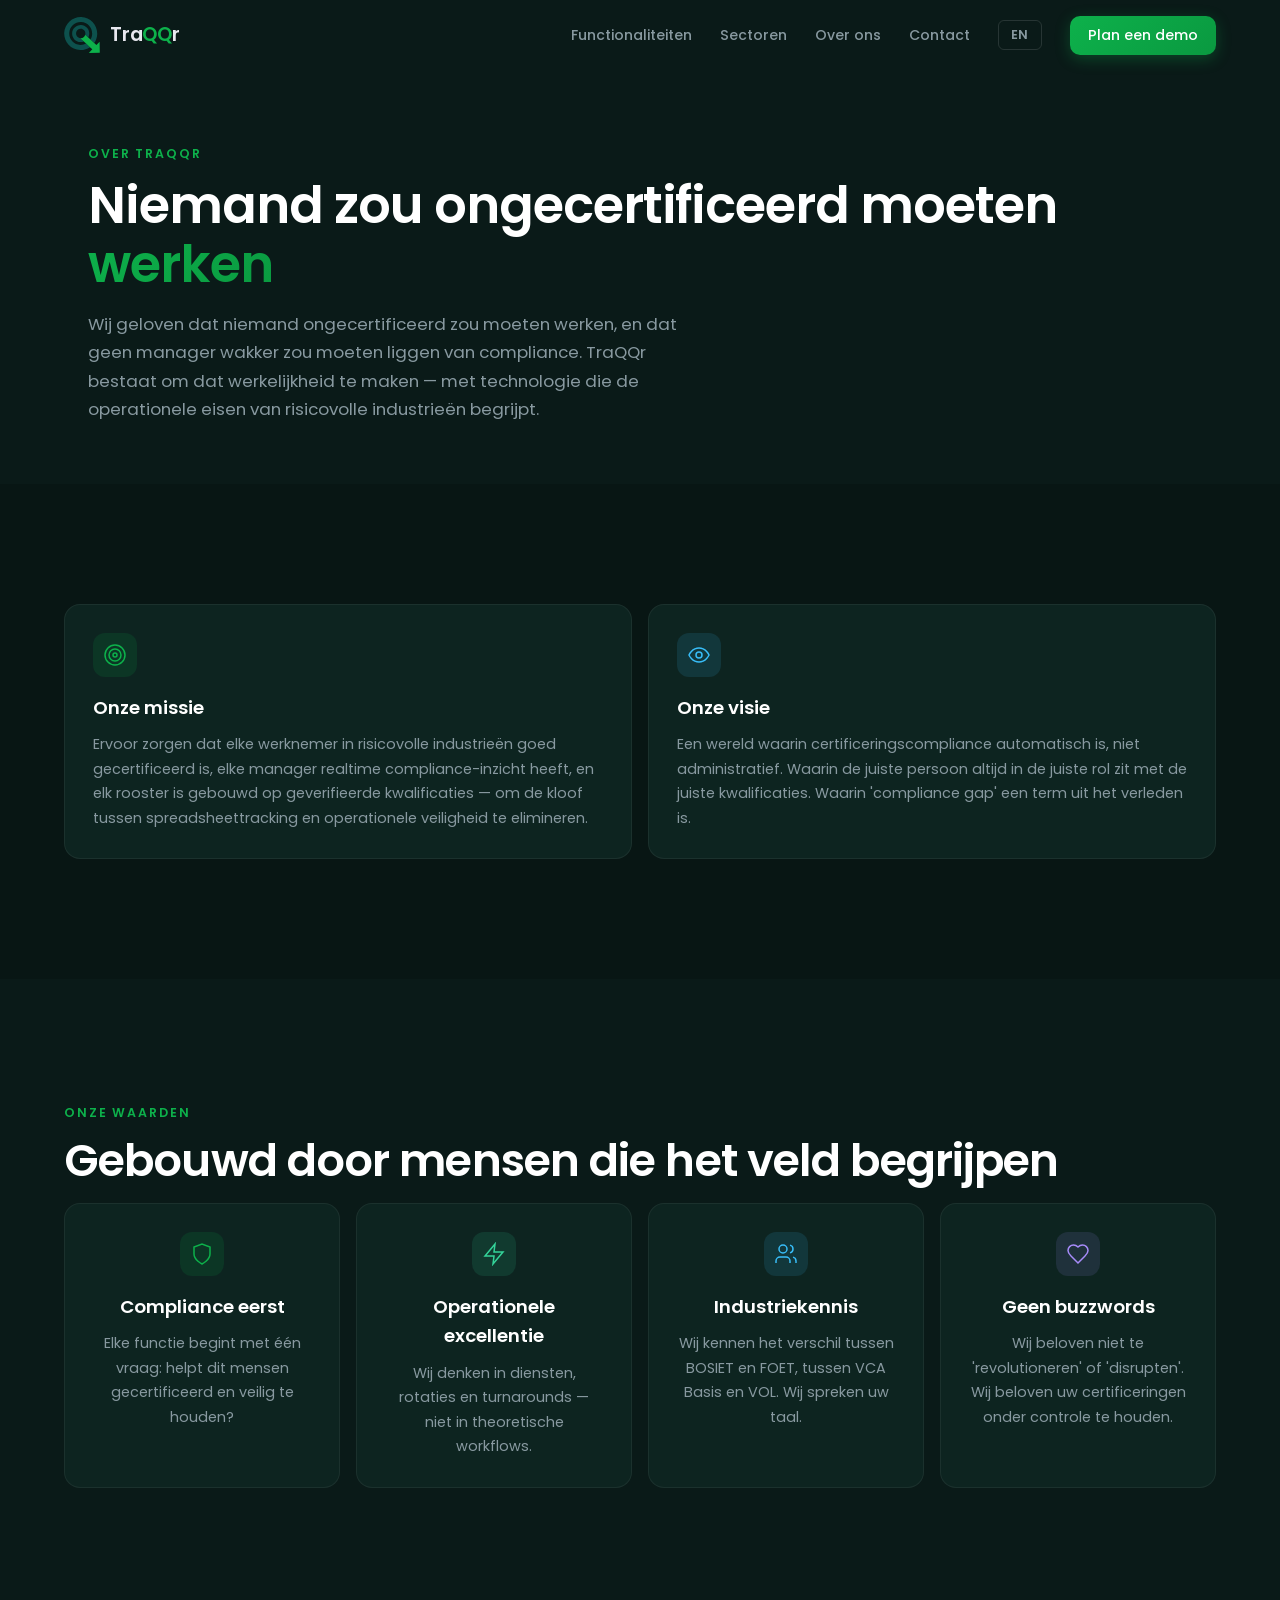
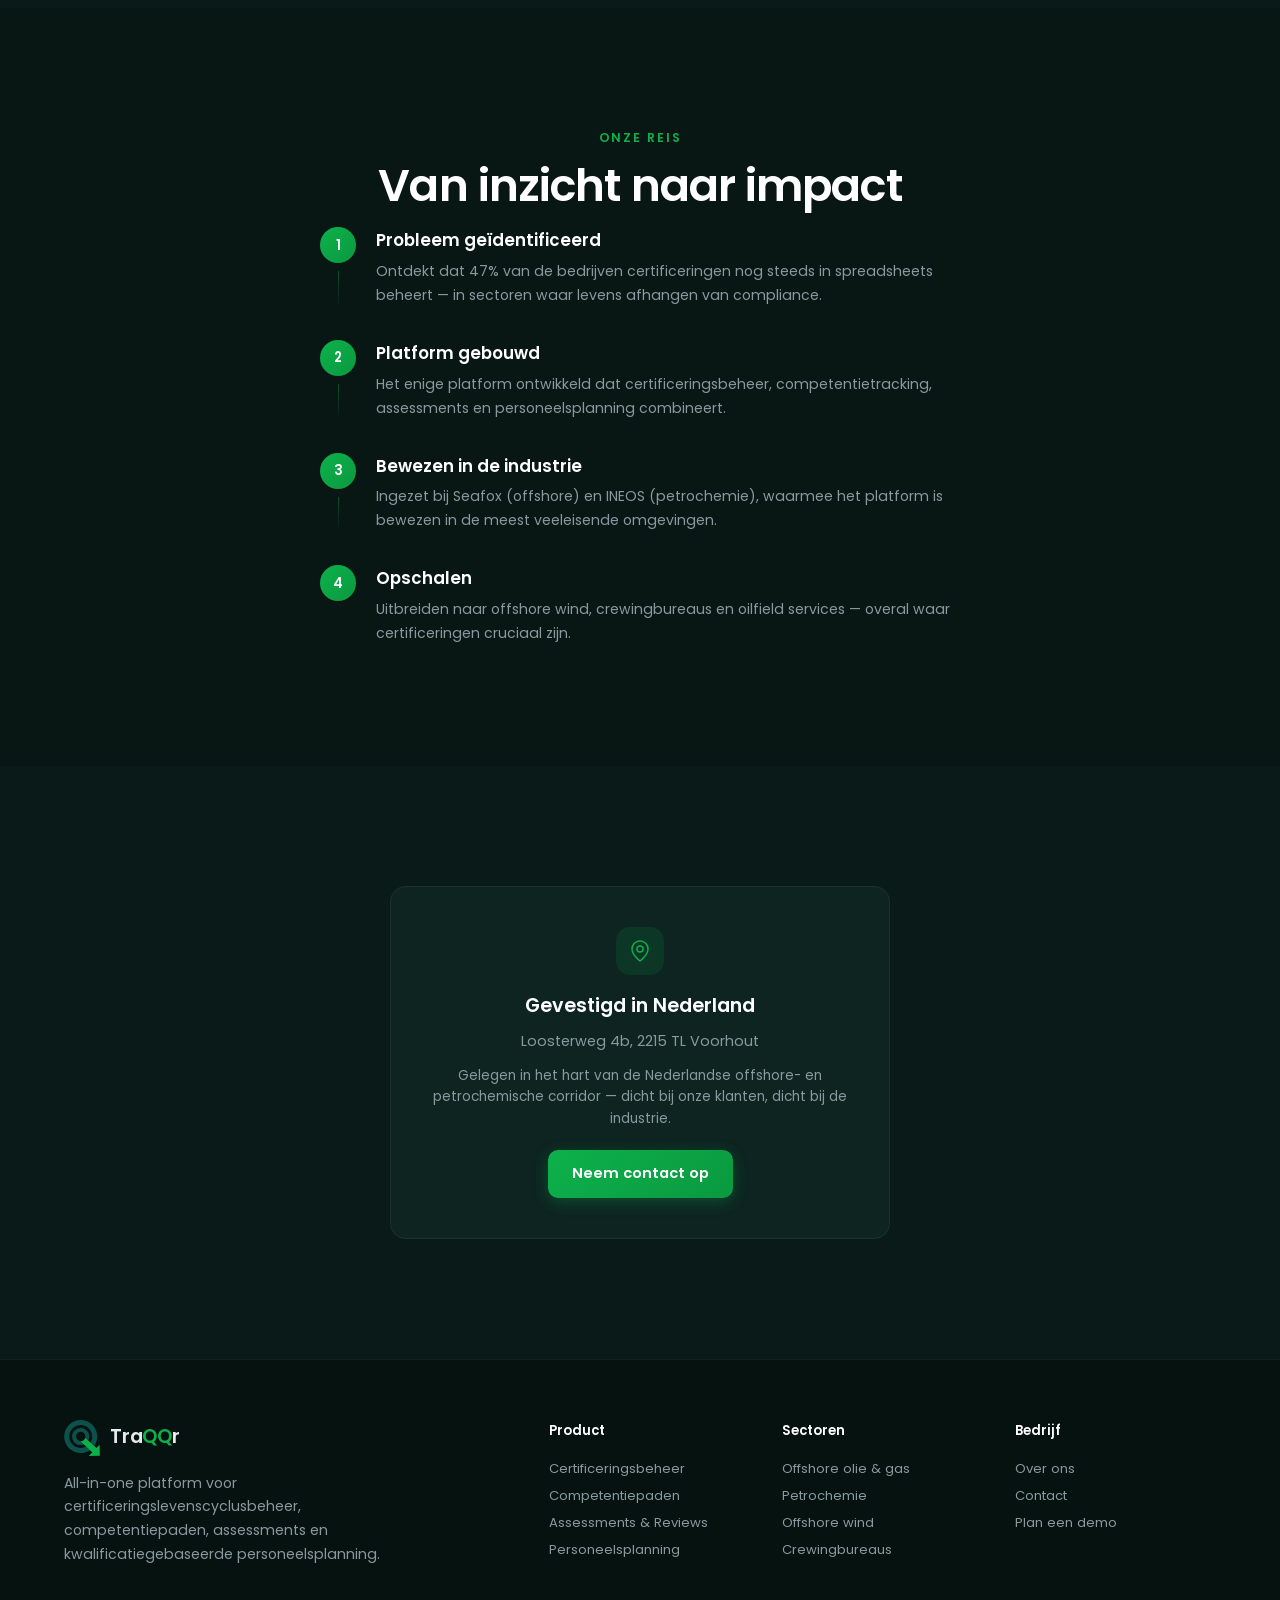
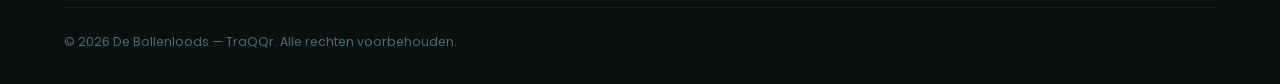
==== about.html @ 360c0719 "Rebuild website as static HTML/CSS/JS with full bilingual support - Replaced Next.js framework with " ====
<!DOCTYPE html>
<html lang="nl">
<head>
    <meta charset="UTF-8">
    <meta name="viewport" content="width=device-width, initial-scale=1.0">
    <title data-nl="Over ons | TraQQr" data-en="About | TraQQr">Over ons | TraQQr</title>
    <meta name="description" content="TraQQr was built with one belief: no one should work uncertified, and no manager should lose sleep over compliance.">
    <link rel="icon" type="image/svg+xml" href="logo.svg">
    <link rel="preconnect" href="https://fonts.googleapis.com">
    <link rel="preconnect" href="https://fonts.gstatic.com" crossorigin>
    <link href="https://fonts.googleapis.com/css2?family=Poppins:wght@300;400;500;600;700&display=swap" rel="stylesheet">
    <link rel="stylesheet" href="style.css">
</head>
<body>

    <!-- Navigation -->
    <nav class="nav" id="nav">
        <div class="nav__inner">
            <a href="/" class="nav__logo">
                <img src="logo.svg" alt="TraQQr" class="nav__logo-img">
                <span class="nav__logo-text">Tra<span class="accent">QQ</span>r</span>
            </a>
            <div class="nav__links">
                <a href="features.html" data-nl="Functionaliteiten" data-en="Features">Functionaliteiten</a>
                <a href="industries.html" data-nl="Sectoren" data-en="Industries">Sectoren</a>
                <a href="about.html" data-nl="Over ons" data-en="About">Over ons</a>
                <a href="contact.html" data-nl="Contact" data-en="Contact">Contact</a>
                <button class="lang-toggle" id="langToggle" aria-label="Switch language">EN</button>
                <a href="contact.html" class="btn btn--primary btn--sm" data-nl="Plan een demo" data-en="Book a Demo">Plan een demo</a>
            </div>
            <button class="nav__menu" id="navMenu" aria-label="Menu">
                <span></span>
                <span></span>
                <span></span>
            </button>
        </div>
    </nav>

    <!-- Mobile menu -->
    <div class="mobile-menu" id="mobileMenu">
        <div class="mobile-menu__links">
            <a href="features.html" data-nl="Functionaliteiten" data-en="Features">Functionaliteiten</a>
            <a href="industries.html" data-nl="Sectoren" data-en="Industries">Sectoren</a>
            <a href="about.html" data-nl="Over ons" data-en="About">Over ons</a>
            <a href="contact.html" data-nl="Contact" data-en="Contact">Contact</a>
            <button class="lang-toggle" id="langToggleMobile" aria-label="Switch language">EN</button>
            <a href="contact.html" class="btn btn--primary" data-nl="Plan een demo" data-en="Book a Demo">Plan een demo</a>
        </div>
    </div>

    <!-- Header -->
    <header class="page-header" style="text-align: left; max-width: 1200px; margin: 0 auto;">
        <div class="container">
            <span class="section__label reveal" data-nl="Over TraQQr" data-en="About TraQQr">Over TraQQr</span>
            <h1 class="reveal" data-nl="Niemand zou ongecertificeerd moeten <span class=&quot;hero__title--accent&quot;>werken</span>" data-en="No one should work <span class=&quot;hero__title--accent&quot;>uncertified</span>">Niemand zou ongecertificeerd moeten <span class="hero__title--accent">werken</span></h1>
            <p class="reveal" style="margin: 0;" data-nl="Wij geloven dat niemand ongecertificeerd zou moeten werken, en dat geen manager wakker zou moeten liggen van compliance. TraQQr bestaat om dat werkelijkheid te maken — met technologie die de operationele eisen van risicovolle industrie&#235;n begrijpt." data-en="We believe no one should work uncertified, and no manager should lose sleep over compliance. TraQQr exists to make that a reality — with technology that understands the operational demands of high-risk industries.">Wij geloven dat niemand ongecertificeerd zou moeten werken, en dat geen manager wakker zou moeten liggen van compliance. TraQQr bestaat om dat werkelijkheid te maken — met technologie die de operationele eisen van risicovolle industrie&#235;n begrijpt.</p>
        </div>
    </header>

    <!-- Mission & Vision -->
    <section class="section" style="background: var(--color-bg-elevated);">
        <div class="container">
            <div class="about-cards">
                <div class="about-card reveal">
                    <div class="about-card__icon pillar-card__icon--green">
                        <svg viewBox="0 0 24 24" fill="none" stroke="currentColor" stroke-width="1.5"><circle cx="12" cy="12" r="10"/><circle cx="12" cy="12" r="6"/><circle cx="12" cy="12" r="2"/></svg>
                    </div>
                    <h3 data-nl="Onze missie" data-en="Our Mission">Onze missie</h3>
                    <p data-nl="Ervoor zorgen dat elke werknemer in risicovolle industrie&#235;n goed gecertificeerd is, elke manager realtime compliance-inzicht heeft, en elk rooster is gebouwd op geverifieerde kwalificaties — om de kloof tussen spreadsheettracking en operationele veiligheid te elimineren." data-en="To ensure every worker in high-risk industries is properly certified, every manager has real-time compliance visibility, and every schedule is built on verified qualifications — eliminating the gap between spreadsheet tracking and operational safety.">Ervoor zorgen dat elke werknemer in risicovolle industrie&#235;n goed gecertificeerd is, elke manager realtime compliance-inzicht heeft, en elk rooster is gebouwd op geverifieerde kwalificaties — om de kloof tussen spreadsheettracking en operationele veiligheid te elimineren.</p>
                </div>
                <div class="about-card reveal">
                    <div class="about-card__icon pillar-card__icon--sky">
                        <svg viewBox="0 0 24 24" fill="none" stroke="currentColor" stroke-width="1.5"><path d="M2 12s3-7 10-7 10 7 10 7-3 7-10 7-10-7-10-7Z"/><circle cx="12" cy="12" r="3"/></svg>
                    </div>
                    <h3 data-nl="Onze visie" data-en="Our Vision">Onze visie</h3>
                    <p data-nl="Een wereld waarin certificeringscompliance automatisch is, niet administratief. Waarin de juiste persoon altijd in de juiste rol zit met de juiste kwalificaties. Waarin 'compliance gap' een term uit het verleden is." data-en="A world where certification compliance is automatic, not administrative. Where the right person is always in the right role with the right qualifications. Where &quot;compliance gap&quot; is a term from the past.">Een wereld waarin certificeringscompliance automatisch is, niet administratief. Waarin de juiste persoon altijd in de juiste rol zit met de juiste kwalificaties. Waarin 'compliance gap' een term uit het verleden is.</p>
                </div>
            </div>
        </div>
    </section>

    <!-- Values -->
    <section class="section">
        <div class="container">
            <span class="section__label reveal" data-nl="Onze waarden" data-en="Our Values">Onze waarden</span>
            <h2 class="section__title reveal" data-nl="Gebouwd door mensen die het veld begrijpen" data-en="Built by people who understand the field">Gebouwd door mensen die het veld begrijpen</h2>
            <div class="about-cards about-cards--values">
                <div class="about-card reveal" style="text-align: center;">
                    <div class="about-card__icon pillar-card__icon--green" style="margin: 0 auto 16px;">
                        <svg viewBox="0 0 24 24" fill="none" stroke="currentColor" stroke-width="1.5"><path d="M12 22s8-4 8-10V5l-8-3-8 3v7c0 6 8 10 8 10z"/></svg>
                    </div>
                    <h3 data-nl="Compliance eerst" data-en="Compliance First">Compliance eerst</h3>
                    <p data-nl="Elke functie begint met &#233;&#233;n vraag: helpt dit mensen gecertificeerd en veilig te houden?" data-en="Every feature starts with one question: does this help keep people certified and safe?">Elke functie begint met &#233;&#233;n vraag: helpt dit mensen gecertificeerd en veilig te houden?</p>
                </div>
                <div class="about-card reveal" style="text-align: center;">
                    <div class="about-card__icon pillar-card__icon--emerald" style="margin: 0 auto 16px;">
                        <svg viewBox="0 0 24 24" fill="none" stroke="currentColor" stroke-width="1.5"><path d="M13 2L3 14h9l-1 8 10-12h-9l1-8z"/></svg>
                    </div>
                    <h3 data-nl="Operationele excellentie" data-en="Operational Excellence">Operationele excellentie</h3>
                    <p data-nl="Wij denken in diensten, rotaties en turnarounds — niet in theoretische workflows." data-en="We think in shifts, rotations, and turnarounds — not theoretical workflows.">Wij denken in diensten, rotaties en turnarounds — niet in theoretische workflows.</p>
                </div>
                <div class="about-card reveal" style="text-align: center;">
                    <div class="about-card__icon pillar-card__icon--sky" style="margin: 0 auto 16px;">
                        <svg viewBox="0 0 24 24" fill="none" stroke="currentColor" stroke-width="1.5"><path d="M16 21v-2a4 4 0 0 0-4-4H6a4 4 0 0 0-4 4v2"/><circle cx="9" cy="7" r="4"/><path d="M22 21v-2a4 4 0 0 0-3-3.87"/><path d="M16 3.13a4 4 0 0 1 0 7.75"/></svg>
                    </div>
                    <h3 data-nl="Industriekennis" data-en="Industry Understanding">Industriekennis</h3>
                    <p data-nl="Wij kennen het verschil tussen BOSIET en FOET, tussen VCA Basis en VOL. Wij spreken uw taal." data-en="We know the difference between BOSIET and FOET, between VCA Basis and VOL. We speak your language.">Wij kennen het verschil tussen BOSIET en FOET, tussen VCA Basis en VOL. Wij spreken uw taal.</p>
                </div>
                <div class="about-card reveal" style="text-align: center;">
                    <div class="about-card__icon pillar-card__icon--violet" style="margin: 0 auto 16px;">
                        <svg viewBox="0 0 24 24" fill="none" stroke="currentColor" stroke-width="1.5"><path d="M19 14c1.49-1.46 3-3.21 3-5.5A5.5 5.5 0 0 0 16.5 3c-1.76 0-3 .5-4.5 2-1.5-1.5-2.74-2-4.5-2A5.5 5.5 0 0 0 2 8.5c0 2.3 1.5 4.05 3 5.5l7 7Z"/></svg>
                    </div>
                    <h3 data-nl="Geen buzzwords" data-en="No Buzzwords">Geen buzzwords</h3>
                    <p data-nl="Wij beloven niet te 'revolutioneren' of 'disrupten'. Wij beloven uw certificeringen onder controle te houden." data-en="We don't promise to &quot;revolutionize&quot; or &quot;disrupt&quot;. We promise to keep your certifications under control.">Wij beloven niet te 'revolutioneren' of 'disrupten'. Wij beloven uw certificeringen onder controle te houden.</p>
                </div>
            </div>
        </div>
    </section>

    <!-- Timeline -->
    <section class="section" style="background: var(--color-bg-elevated);">
        <div class="container">
            <span class="section__label reveal" style="display: block; text-align: center;" data-nl="Onze reis" data-en="Our Journey">Onze reis</span>
            <h2 class="section__title reveal" style="text-align: center;" data-nl="Van inzicht naar impact" data-en="From insight to impact">Van inzicht naar impact</h2>
            <div class="timeline">
                <div class="timeline__item reveal">
                    <div class="timeline__marker"><span class="timeline__number">1</span><div class="timeline__line"></div></div>
                    <div class="timeline__content">
                        <h3 data-nl="Probleem ge&#239;dentificeerd" data-en="Problem Identified">Probleem ge&#239;dentificeerd</h3>
                        <p data-nl="Ontdekt dat 47% van de bedrijven certificeringen nog steeds in spreadsheets beheert — in sectoren waar levens afhangen van compliance." data-en="Discovered that 47% of companies still manage certifications in spreadsheets — in industries where lives depend on compliance.">Ontdekt dat 47% van de bedrijven certificeringen nog steeds in spreadsheets beheert — in sectoren waar levens afhangen van compliance.</p>
                    </div>
                </div>
                <div class="timeline__item reveal">
                    <div class="timeline__marker"><span class="timeline__number">2</span><div class="timeline__line"></div></div>
                    <div class="timeline__content">
                        <h3 data-nl="Platform gebouwd" data-en="Platform Built">Platform gebouwd</h3>
                        <p data-nl="Het enige platform ontwikkeld dat certificeringsbeheer, competentietracking, assessments en personeelsplanning combineert." data-en="Developed the only platform that combines certification management, competency tracking, assessments, and crew planning.">Het enige platform ontwikkeld dat certificeringsbeheer, competentietracking, assessments en personeelsplanning combineert.</p>
                    </div>
                </div>
                <div class="timeline__item reveal">
                    <div class="timeline__marker"><span class="timeline__number">3</span><div class="timeline__line"></div></div>
                    <div class="timeline__content">
                        <h3 data-nl="Bewezen in de industrie" data-en="Industry Proven">Bewezen in de industrie</h3>
                        <p data-nl="Ingezet bij Seafox (offshore) en INEOS (petrochemie), waarmee het platform is bewezen in de meest veeleisende omgevingen." data-en="Deployed at Seafox (offshore) and INEOS (petrochemical), proving the platform in the most demanding environments.">Ingezet bij Seafox (offshore) en INEOS (petrochemie), waarmee het platform is bewezen in de meest veeleisende omgevingen.</p>
                    </div>
                </div>
                <div class="timeline__item reveal">
                    <div class="timeline__marker"><span class="timeline__number">4</span></div>
                    <div class="timeline__content">
                        <h3 data-nl="Opschalen" data-en="Scaling">Opschalen</h3>
                        <p data-nl="Uitbreiden naar offshore wind, crewingbureaus en oilfield services — overal waar certificeringen cruciaal zijn." data-en="Expanding across offshore wind, crewing agencies, and oilfield services — anywhere certifications are critical.">Uitbreiden naar offshore wind, crewingbureaus en oilfield services — overal waar certificeringen cruciaal zijn.</p>
                    </div>
                </div>
            </div>
        </div>
    </section>

    <!-- Location -->
    <section class="section">
        <div class="container">
            <div class="location-card reveal">
                <div class="location-card__icon">
                    <svg viewBox="0 0 24 24" fill="none" stroke="currentColor" stroke-width="1.5"><path d="M20 10c0 6-8 12-8 12s-8-6-8-12a8 8 0 0 1 16 0Z"/><circle cx="12" cy="10" r="3"/></svg>
                </div>
                <h3 data-nl="Gevestigd in Nederland" data-en="Based in the Netherlands">Gevestigd in Nederland</h3>
                <p>Loosterweg 4b, 2215 TL Voorhout</p>
                <p style="margin-top: 12px; font-size: 0.85rem;" data-nl="Gelegen in het hart van de Nederlandse offshore- en petrochemische corridor — dicht bij onze klanten, dicht bij de industrie." data-en="Located in the heart of the Dutch offshore and petrochemical corridor — close to our clients, close to the industry.">Gelegen in het hart van de Nederlandse offshore- en petrochemische corridor — dicht bij onze klanten, dicht bij de industrie.</p>
                <a href="contact.html" class="btn btn--primary" data-nl="Neem contact op" data-en="Get in Touch">Neem contact op</a>
            </div>
        </div>
    </section>

    <!-- Footer -->
    <footer class="footer">
        <div class="container">
            <div class="footer__grid">
                <div class="footer__brand">
                    <a href="/" class="nav__logo">
                        <img src="logo.svg" alt="TraQQr" class="nav__logo-img">
                        <span class="nav__logo-text">Tra<span class="accent">QQ</span>r</span>
                    </a>
                    <p class="footer__description" data-nl="All-in-one platform voor certificeringslevenscyclusbeheer, competentiepaden, assessments en kwalificatiegebaseerde personeelsplanning." data-en="All-in-one platform for certification lifecycle management, competency paths, assessments, and qualification-based crew planning.">All-in-one platform voor certificeringslevenscyclusbeheer, competentiepaden, assessments en kwalificatiegebaseerde personeelsplanning.</p>
                </div>
                <div class="footer__links">
                    <div>
                        <h4 data-nl="Product" data-en="Product">Product</h4>
                        <a href="features.html#certifications" data-nl="Certificeringsbeheer" data-en="Certification Management">Certificeringsbeheer</a>
                        <a href="features.html#competencies" data-nl="Competentiepaden" data-en="Competency Paths">Competentiepaden</a>
                        <a href="features.html#assessments" data-nl="Assessments &amp; Reviews" data-en="Assessments &amp; Reviews">Assessments &amp; Reviews</a>
                        <a href="features.html#planning" data-nl="Personeelsplanning" data-en="Crew Planning">Personeelsplanning</a>
                    </div>
                    <div>
                        <h4 data-nl="Sectoren" data-en="Industries">Sectoren</h4>
                        <a href="industries.html#offshore" data-nl="Offshore olie &amp; gas" data-en="Offshore Oil &amp; Gas">Offshore olie &amp; gas</a>
                        <a href="industries.html#petrochemical" data-nl="Petrochemie" data-en="Petrochemical">Petrochemie</a>
                        <a href="industries.html#wind" data-nl="Offshore wind" data-en="Offshore Wind">Offshore wind</a>
                        <a href="industries.html#crewing" data-nl="Crewingbureaus" data-en="Crewing Agencies">Crewingbureaus</a>
                    </div>
                    <div>
                        <h4 data-nl="Bedrijf" data-en="Company">Bedrijf</h4>
                        <a href="about.html" data-nl="Over ons" data-en="About">Over ons</a>
                        <a href="contact.html" data-nl="Contact" data-en="Contact">Contact</a>
                        <a href="contact.html" data-nl="Plan een demo" data-en="Book a Demo">Plan een demo</a>
                    </div>
                </div>
            </div>
            <div class="footer__bottom">
                <p data-nl="&copy; 2026 De Bollenloods — TraQQr. Alle rechten voorbehouden." data-en="&copy; 2026 De Bollenloods — TraQQr. All rights reserved.">&copy; 2026 De Bollenloods — TraQQr. Alle rechten voorbehouden.</p>
            </div>
        </div>
    </footer>

    <script src="script.js"></script>
</body>
</html>
---- style.css ----
/* ======================================
   TraQQr — Style
   Dark theme, green accent (#0db14b)
   Mobile-first, modern CSS
   ====================================== */

/* --- Reset & Base --- */
*, *::before, *::after {
    margin: 0;
    padding: 0;
    box-sizing: border-box;
}

:root {
    --color-bg: #0a1a18;
    --color-bg-elevated: #081614;
    --color-bg-card: #0d2420;
    --color-bg-card-hover: #11302b;
    --color-accent: #0db14b;
    --color-accent-dark: #0a9940;
    --color-accent-glow: rgba(13, 177, 75, 0.15);
    --color-accent-glow-strong: rgba(13, 177, 75, 0.3);
    --color-secondary: #0d514d;
    --color-secondary-dark: #083936;
    --color-text: #e8e8ef;
    --color-text-muted: #8899a0;
    --color-text-subtle: #556668;
    --color-border: rgba(255, 255, 255, 0.06);
    --color-border-hover: rgba(255, 255, 255, 0.12);
    --color-glass: rgba(255, 255, 255, 0.05);
    --color-glass-border: rgba(255, 255, 255, 0.08);
    --color-red: #ef4444;
    --color-amber: #f59e0b;
    --color-sky: #38bdf8;
    --color-violet: #a78bfa;
    --color-emerald: #34d399;
    --font: 'Poppins', -apple-system, BlinkMacSystemFont, 'Segoe UI', sans-serif;
    --radius: 16px;
    --radius-sm: 10px;
    --transition: 0.3s cubic-bezier(0.4, 0, 0.2, 1);
    --transition-slow: 0.6s cubic-bezier(0.4, 0, 0.2, 1);
}

html {
    scroll-behavior: smooth;
    -webkit-font-smoothing: antialiased;
    -moz-osx-font-smoothing: grayscale;
}

body {
    font-family: var(--font);
    background: var(--color-bg);
    color: var(--color-text);
    line-height: 1.6;
    overflow-x: hidden;
}

a { color: inherit; text-decoration: none; }
img { max-width: 100%; height: auto; }
ul { list-style: none; }

.accent { color: var(--color-accent); }
.text-red { color: var(--color-red); }
.accent-text { color: var(--color-accent); font-weight: 600; }

/* --- Container --- */
.container {
    width: 100%;
    max-width: 1200px;
    margin: 0 auto;
    padding: 0 24px;
}

/* --- Reveal animations --- */
.reveal {
    opacity: 0;
    transform: translateY(30px);
    transition: opacity 0.8s cubic-bezier(0.4, 0, 0.2, 1), transform 0.8s cubic-bezier(0.4, 0, 0.2, 1);
}

.reveal.visible {
    opacity: 1;
    transform: translateY(0);
}

.reveal:nth-child(2) { transition-delay: 0.1s; }
.reveal:nth-child(3) { transition-delay: 0.15s; }
.reveal:nth-child(4) { transition-delay: 0.2s; }
.reveal:nth-child(5) { transition-delay: 0.25s; }
.reveal:nth-child(6) { transition-delay: 0.3s; }

/* ======================================
   Navigation
   ====================================== */
.nav {
    position: fixed;
    top: 0;
    left: 0;
    right: 0;
    z-index: 1000;
    padding: 16px 0;
    transition: var(--transition);
}

.nav--scrolled {
    padding: 10px 0;
    background: rgba(10, 26, 24, 0.9);
    backdrop-filter: blur(20px);
    -webkit-backdrop-filter: blur(20px);
    border-bottom: 1px solid var(--color-border);
}

.nav__inner {
    max-width: 1200px;
    margin: 0 auto;
    padding: 0 24px;
    display: flex;
    align-items: center;
    justify-content: space-between;
}

.nav__logo {
    display: flex;
    align-items: center;
    gap: 10px;
    font-weight: 600;
    font-size: 1.2rem;
    z-index: 1001;
}

.nav__logo-img {
    width: 36px;
    height: 36px;
}

.nav__logo-text {
    letter-spacing: -0.01em;
}

.nav__links {
    display: none;
    align-items: center;
    gap: 28px;
}

.nav__links a {
    font-size: 0.88rem;
    font-weight: 500;
    color: var(--color-text-muted);
    transition: color var(--transition);
}

.nav__links a:hover {
    color: var(--color-text);
}

.nav__links a.btn--primary {
    color: white;
}

.nav__links a::after {
    content: '';
    position: absolute;
    bottom: -4px;
    left: 0;
    width: 0;
    height: 2px;
    background: var(--color-accent);
    transition: width var(--transition);
}

.nav__links a {
    position: relative;
}

.nav__links a:hover::after {
    width: 100%;
}

/* Language toggle */
.lang-toggle {
    background: transparent;
    border: 1px solid var(--color-border-hover);
    color: var(--color-text-muted);
    padding: 5px 12px;
    border-radius: 6px;
    font-family: var(--font);
    font-size: 0.78rem;
    font-weight: 600;
    cursor: pointer;
    transition: var(--transition);
    letter-spacing: 0.05em;
}

.lang-toggle:hover {
    border-color: var(--color-accent);
    color: var(--color-accent);
}

.mobile-menu__links .lang-toggle {
    font-size: 1rem;
    padding: 8px 20px;
}

/* Hamburger */
.nav__menu {
    display: flex;
    flex-direction: column;
    gap: 5px;
    background: none;
    border: none;
    cursor: pointer;
    padding: 4px;
    z-index: 1001;
}

.nav__menu span {
    display: block;
    width: 24px;
    height: 2px;
    background: var(--color-text);
    transition: var(--transition);
    border-radius: 2px;
}

.nav__menu.active span:nth-child(1) { transform: rotate(45deg) translate(5px, 5px); }
.nav__menu.active span:nth-child(2) { opacity: 0; }
.nav__menu.active span:nth-child(3) { transform: rotate(-45deg) translate(5px, -5px); }

/* Mobile menu */
.mobile-menu {
    position: fixed;
    inset: 0;
    z-index: 999;
    background: rgba(10, 26, 24, 0.97);
    backdrop-filter: blur(20px);
    -webkit-backdrop-filter: blur(20px);
    display: flex;
    align-items: center;
    justify-content: center;
    opacity: 0;
    pointer-events: none;
    transition: opacity var(--transition);
}

.mobile-menu.active {
    opacity: 1;
    pointer-events: all;
}

.mobile-menu__links {
    display: flex;
    flex-direction: column;
    align-items: center;
    gap: 28px;
}

.mobile-menu__links a {
    font-size: 1.6rem;
    font-weight: 600;
    color: var(--color-text);
    transition: color var(--transition);
}

.mobile-menu__links a:hover {
    color: var(--color-accent);
}

/* ======================================
   Buttons
   ====================================== */
.btn {
    display: inline-flex;
    align-items: center;
    justify-content: center;
    gap: 8px;
    padding: 12px 24px;
    border-radius: var(--radius-sm);
    font-family: var(--font);
    font-size: 0.92rem;
    font-weight: 600;
    cursor: pointer;
    transition: var(--transition);
    border: none;
    white-space: nowrap;
}

.btn__icon {
    width: 18px;
    height: 18px;
}

.btn--primary {
    background: linear-gradient(135deg, var(--color-accent), var(--color-accent-dark));
    color: white;
    box-shadow: 0 4px 15px rgba(13, 177, 75, 0.3);
}

.btn--primary:hover {
    transform: translateY(-2px);
    box-shadow: 0 6px 20px rgba(13, 177, 75, 0.4);
}

.btn--secondary {
    background: linear-gradient(135deg, var(--color-secondary), var(--color-secondary-dark));
    color: white;
    box-shadow: 0 4px 15px rgba(13, 81, 77, 0.3);
}

.btn--secondary:hover {
    transform: translateY(-2px);
    box-shadow: 0 6px 20px rgba(13, 81, 77, 0.4);
}

.btn--ghost {
    background: transparent;
    color: var(--color-text);
    border: 1px solid var(--color-border-hover);
}

.btn--ghost:hover {
    border-color: var(--color-accent);
    color: var(--color-accent);
    transform: translateY(-2px);
}

.btn--sm { padding: 8px 18px; font-size: 0.85rem; }
.btn--lg { padding: 16px 32px; font-size: 1rem; }
.btn--full { width: 100%; }

/* ======================================
   Sections
   ====================================== */
.section {
    padding: 80px 0;
    position: relative;
}

.section__label {
    display: inline-block;
    font-size: 0.78rem;
    font-weight: 600;
    letter-spacing: 0.15em;
    text-transform: uppercase;
    color: var(--color-accent);
    margin-bottom: 12px;
}

.section__title {
    font-size: clamp(1.8rem, 5vw, 2.8rem);
    font-weight: 600;
    line-height: 1.15;
    letter-spacing: -0.02em;
    margin-bottom: 16px;
    color: white;
}

.section__description {
    font-size: 1.05rem;
    color: var(--color-text-muted);
    max-width: 640px;
    line-height: 1.7;
    margin-bottom: 48px;
}

/* ======================================
   Hero
   ====================================== */
.hero {
    min-height: 100vh;
    display: flex;
    flex-direction: column;
    align-items: center;
    position: relative;
    padding: 120px 24px 60px;
    overflow: hidden;
}

.hero__glow {
    position: absolute;
    top: 10%;
    left: 50%;
    transform: translateX(-50%);
    width: 700px;
    height: 500px;
    background: radial-gradient(circle, var(--color-accent-glow-strong) 0%, transparent 70%);
    pointer-events: none;
    animation: glowPulse 6s ease-in-out infinite;
}

.hero__glow--secondary {
    top: 40%;
    left: 20%;
    width: 400px;
    height: 400px;
    background: radial-gradient(circle, rgba(13, 81, 77, 0.2) 0%, transparent 70%);
    animation-delay: 3s;
}

@keyframes glowPulse {
    0%, 100% { opacity: 0.6; }
    50% { opacity: 1; }
}

.hero__content {
    text-align: center;
    max-width: 800px;
    position: relative;
    z-index: 1;
}

.hero__badge {
    display: inline-flex;
    align-items: center;
    gap: 8px;
    padding: 8px 16px;
    border-radius: 100px;
    background: var(--color-glass);
    border: 1px solid var(--color-glass-border);
    font-size: 0.85rem;
    font-weight: 500;
    color: var(--color-accent);
    margin-bottom: 32px;
}

.hero__badge-dot {
    position: relative;
    width: 8px;
    height: 8px;
}

.hero__badge-dot::before {
    content: '';
    position: absolute;
    inset: 0;
    border-radius: 50%;
    background: var(--color-accent);
    animation: ping 1.5s cubic-bezier(0, 0, 0.2, 1) infinite;
}

.hero__badge-dot::after {
    content: '';
    position: absolute;
    inset: 1px;
    border-radius: 50%;
    background: var(--color-accent);
}

@keyframes ping {
    75%, 100% { transform: scale(2); opacity: 0; }
}

.hero__title {
    font-size: clamp(2.2rem, 7vw, 4.2rem);
    font-weight: 600;
    line-height: 1.1;
    letter-spacing: -0.03em;
    margin-bottom: 20px;
}

.hero__title--accent {
    background: linear-gradient(135deg, var(--color-accent), var(--color-accent-dark));
    -webkit-background-clip: text;
    -webkit-text-fill-color: transparent;
    background-clip: text;
}

.hero__subtitle {
    font-size: clamp(0.95rem, 2.5vw, 1.15rem);
    font-weight: 300;
    color: var(--color-text-muted);
    max-width: 600px;
    margin: 0 auto 36px;
    line-height: 1.7;
}

.hero__cta {
    display: flex;
    gap: 12px;
    justify-content: center;
    flex-wrap: wrap;
}

/* ======================================
   Dashboard Mockup
   ====================================== */
.dashboard {
    width: 100%;
    max-width: 900px;
    margin: 60px auto 0;
    position: relative;
    z-index: 1;
}

.dashboard::after {
    content: '';
    position: absolute;
    inset: -20px;
    background: var(--color-accent-glow);
    border-radius: 32px;
    filter: blur(40px);
    z-index: -1;
}

.dashboard__inner {
    background: var(--color-glass);
    border: 1px solid var(--color-glass-border);
    border-radius: var(--radius);
    overflow: hidden;
    backdrop-filter: blur(16px);
    -webkit-backdrop-filter: blur(16px);
}

.dashboard__topbar {
    display: flex;
    align-items: center;
    gap: 12px;
    padding: 12px 16px;
    border-bottom: 1px solid var(--color-border);
}

.dashboard__dots {
    display: flex;
    gap: 6px;
}

.dot {
    width: 10px;
    height: 10px;
    border-radius: 50%;
}

.dot--red { background: rgba(239, 68, 68, 0.6); }
.dot--yellow { background: rgba(245, 158, 11, 0.6); }
.dot--green { background: rgba(13, 177, 75, 0.6); }

.dashboard__title {
    font-size: 0.75rem;
    color: var(--color-text-muted);
}

.dashboard__stats {
    display: grid;
    grid-template-columns: 1fr 1fr;
    gap: 8px;
    padding: 12px;
}

.dashboard__stat {
    background: var(--color-glass);
    border: 1px solid var(--color-glass-border);
    border-radius: var(--radius-sm);
    padding: 12px;
}

.dashboard__stat-label {
    display: block;
    font-size: 0.7rem;
    color: var(--color-text-muted);
}

.dashboard__stat-value {
    display: block;
    font-size: 1.3rem;
    font-weight: 600;
    color: white;
    margin-top: 4px;
}

.dashboard__stat-change {
    display: block;
    font-size: 0.7rem;
    margin-top: 2px;
}

.dashboard__stat-change--positive { color: var(--color-accent); }
.dashboard__stat-change--warning { color: var(--color-amber); }
.dashboard__stat-change--critical { color: var(--color-red); }

.dashboard__table {
    width: 100%;
    border-collapse: collapse;
    font-size: 0.82rem;
    margin: 0 12px;
    width: calc(100% - 24px);
}

.dashboard__table th {
    text-align: left;
    padding: 10px 8px;
    font-size: 0.7rem;
    font-weight: 500;
    color: var(--color-text-muted);
    text-transform: uppercase;
    letter-spacing: 0.05em;
    border-bottom: 1px solid var(--color-border);
}

.dashboard__table td {
    padding: 10px 8px;
    border-bottom: 1px solid rgba(255, 255, 255, 0.03);
    color: var(--color-text-muted);
}

.dashboard__cert-name {
    color: white !important;
    font-weight: 500;
}

.dashboard__table tr:last-child td { border-bottom: none; }

/* Status badges */
.status {
    display: inline-flex;
    align-items: center;
    gap: 6px;
    padding: 3px 10px;
    border-radius: 100px;
    font-size: 0.72rem;
    font-weight: 500;
}

.status__dot {
    width: 5px;
    height: 5px;
    border-radius: 50%;
}

.status--valid { background: rgba(13, 177, 75, 0.15); color: var(--color-accent); }
.status--valid .status__dot { background: var(--color-accent); }
.status--expiring { background: rgba(245, 158, 11, 0.15); color: var(--color-amber); }
.status--expiring .status__dot { background: var(--color-amber); }
.status--expired { background: rgba(239, 68, 68, 0.15); color: var(--color-red); }
.status--expired .status__dot { background: var(--color-red); }

.hide-mobile { display: none; }

/* Dashboard tiles (Me / Do / Manage) */
.dashboard__tiles {
    padding: 12px;
    display: flex;
    flex-direction: column;
    gap: 8px;
}

.dashboard__tile-section {
    display: flex;
    flex-direction: column;
    gap: 6px;
}

.dashboard__tile-label {
    font-size: 0.65rem;
    font-weight: 600;
    color: var(--color-text-muted);
    text-transform: uppercase;
    letter-spacing: 0.08em;
    padding-left: 2px;
}

.dashboard__tile-row {
    display: grid;
    grid-template-columns: repeat(4, 1fr);
    gap: 6px;
}

.tile {
    display: flex;
    flex-direction: column;
    align-items: center;
    justify-content: center;
    gap: 4px;
    padding: 10px 4px;
    border-radius: 8px;
    color: white;
    transition: transform 0.2s;
}

.tile:hover { transform: scale(1.05); }

.tile svg { width: 18px; height: 18px; }
.tile span { font-size: 0.55rem; font-weight: 500; text-align: center; line-height: 1.2; }

.tile--blue { background: #2563eb; }
.tile--teal { background: #0d9488; }
.tile--green { background: #16a34a; }
.tile--orange { background: #ea580c; }
.tile--red { background: #dc2626; }
.tile--yellow { background: #ca8a04; }
.tile--purple { background: #7c3aed; }
.tile--pink { background: #db2777; }
.tile--green2 { background: #059669; }
.tile--cyan { background: #0891b2; }
.tile--orange2 { background: #d97706; }
.tile--red2 { background: #e11d48; }

/* Personnel Matrix preview */
.dashboard__matrix {
    padding: 0 12px 12px;
}

.dashboard__matrix-header {
    display: flex;
    align-items: center;
    justify-content: space-between;
    padding: 8px 0;
}

.dashboard__matrix-title {
    font-size: 0.72rem;
    font-weight: 600;
    color: white;
}

.dashboard__matrix-legend {
    display: flex;
    gap: 8px;
}

.legend {
    font-size: 0.6rem;
    font-weight: 500;
    display: flex;
    align-items: center;
    gap: 4px;
}

.legend::before {
    content: '';
    width: 8px;
    height: 8px;
    border-radius: 2px;
}

.legend--valid { color: var(--color-accent); }
.legend--valid::before { background: var(--color-accent); }
.legend--missing { color: var(--color-red); }
.legend--missing::before { background: var(--color-red); }
.legend--invalid { color: var(--color-amber); }
.legend--invalid::before { background: var(--color-amber); }

.matrix-col {
    text-align: center !important;
    width: 44px;
}

.matrix-cell {
    display: inline-block;
    width: 20px;
    height: 20px;
    border-radius: 4px;
}

.matrix-cell--valid { background: rgba(13, 177, 75, 0.7); }
.matrix-cell--missing { background: rgba(239, 68, 68, 0.7); }
.matrix-cell--invalid { background: rgba(245, 158, 11, 0.7); }

.kpi-score {
    font-size: 0.72rem;
    font-weight: 600;
    color: var(--color-accent);
}

.kpi-score--warning { color: var(--color-amber); }
.kpi-score--danger { color: var(--color-red); }

/* ======================================
   Social Proof
   ====================================== */
.social-proof {
    padding: 48px 0;
    background: var(--color-bg-elevated);
    border-top: 1px solid var(--color-border);
    border-bottom: 1px solid var(--color-border);
}

.social-proof__label {
    text-align: center;
    font-size: 0.8rem;
    font-weight: 500;
    color: var(--color-text-muted);
    text-transform: uppercase;
    letter-spacing: 0.12em;
    margin-bottom: 24px;
}

.social-proof__logos {
    display: flex;
    justify-content: center;
    gap: 40px;
    margin-bottom: 36px;
}

.social-proof__logo {
    display: flex;
    align-items: center;
    gap: 8px;
    font-size: 1.2rem;
    font-weight: 600;
    color: rgba(255, 255, 255, 0.5);
    transition: color var(--transition);
}

.social-proof__logo:hover { color: rgba(255, 255, 255, 0.8); }

.social-proof__logo svg {
    width: 28px;
    height: 28px;
    color: rgba(13, 177, 75, 0.5);
}

.social-proof__metrics {
    display: grid;
    grid-template-columns: 1fr 1fr;
    gap: 20px;
}

.metric {
    text-align: center;
}

.metric__value {
    font-size: 1.8rem;
    font-weight: 600;
    color: white;
}

.metric__suffix {
    font-size: 1.8rem;
    font-weight: 600;
    color: white;
}

.metric__label {
    display: block;
    font-size: 0.8rem;
    color: var(--color-text-muted);
    margin-top: 4px;
}

/* ======================================
   Four Pillars
   ====================================== */
.pillars {
    background: var(--color-bg);
}

.pillars__grid {
    display: grid;
    grid-template-columns: 1fr;
    gap: 16px;
}

.pillar-card {
    display: block;
    background: var(--color-bg-card);
    border: 1px solid var(--color-border);
    border-radius: var(--radius);
    padding: 28px;
    transition: var(--transition);
    position: relative;
    overflow: hidden;
}

.pillar-card::before {
    content: '';
    position: absolute;
    top: 0;
    left: 0;
    right: 0;
    height: 2px;
    background: linear-gradient(90deg, transparent, var(--color-accent), transparent);
    opacity: 0;
    transition: opacity var(--transition);
}

.pillar-card:hover {
    background: var(--color-bg-card-hover);
    border-color: var(--color-border-hover);
    transform: translateY(-4px);
}

.pillar-card:hover::before { opacity: 1; }

.pillar-card__icon {
    width: 44px;
    height: 44px;
    border-radius: 12px;
    display: flex;
    align-items: center;
    justify-content: center;
    margin-bottom: 16px;
}

.pillar-card__icon svg { width: 24px; height: 24px; }

.pillar-card__icon--green { background: rgba(13, 177, 75, 0.12); color: var(--color-accent); }
.pillar-card__icon--emerald { background: rgba(52, 211, 153, 0.12); color: var(--color-emerald); }
.pillar-card__icon--sky { background: rgba(56, 189, 248, 0.12); color: var(--color-sky); }
.pillar-card__icon--violet { background: rgba(167, 139, 250, 0.12); color: var(--color-violet); }

.pillar-card h3 {
    font-size: 1.15rem;
    font-weight: 600;
    margin-bottom: 10px;
    color: white;
    transition: color var(--transition);
}

.pillar-card:hover h3 { color: var(--color-accent); }

.pillar-card > p {
    font-size: 0.9rem;
    color: var(--color-text-muted);
    line-height: 1.7;
    margin-bottom: 16px;
}

.pillar-card__features li {
    font-size: 0.85rem;
    color: var(--color-text-muted);
    padding: 4px 0;
    padding-left: 16px;
    position: relative;
}

.pillar-card__features li::before {
    content: '';
    position: absolute;
    left: 0;
    top: 12px;
    width: 5px;
    height: 5px;
    border-radius: 50%;
    background: rgba(13, 177, 75, 0.5);
}

/* ======================================
   Closed Loop
   ====================================== */
.closed-loop {
    background: var(--color-bg-elevated);
}

.comparison {
    display: grid;
    grid-template-columns: 1fr;
    gap: 16px;
    margin-bottom: 60px;
}

.comparison__card {
    background: var(--color-bg-card);
    border: 1px solid var(--color-border);
    border-radius: var(--radius);
    padding: 28px;
}

.comparison__card h3 {
    font-size: 1.1rem;
    font-weight: 600;
    margin-bottom: 16px;
}

.comparison__card--before h3 { color: var(--color-red); }
.comparison__card--after h3 { color: white; }

.comparison__card li {
    display: flex;
    align-items: flex-start;
    gap: 10px;
    font-size: 0.9rem;
    color: var(--color-text-muted);
    padding: 6px 0;
    line-height: 1.5;
}

.comparison__x { color: var(--color-red); font-weight: 600; flex-shrink: 0; }
.comparison__check { color: var(--color-accent); flex-shrink: 0; }

/* Loop steps */
.loop-steps {
    display: flex;
    flex-direction: column;
    align-items: center;
    gap: 0;
}

.loop-step {
    text-align: center;
    padding: 24px;
    background: var(--color-bg-card);
    border: 1px solid var(--color-border);
    border-radius: var(--radius);
    width: 100%;
    max-width: 280px;
}

.loop-step__icon {
    width: 48px;
    height: 48px;
    border-radius: 14px;
    display: flex;
    align-items: center;
    justify-content: center;
    margin: 0 auto 12px;
}

.loop-step__icon svg { width: 26px; height: 26px; }

.loop-step__icon--warning { background: rgba(245, 158, 11, 0.12); color: var(--color-amber); }
.loop-step__icon--sky { background: rgba(56, 189, 248, 0.12); color: var(--color-sky); }
.loop-step__icon--green { background: rgba(13, 177, 75, 0.12); color: var(--color-accent); }
.loop-step__icon--violet { background: rgba(167, 139, 250, 0.12); color: var(--color-violet); }

.loop-step__number {
    display: block;
    font-size: 0.7rem;
    font-weight: 600;
    color: var(--color-text-muted);
    text-transform: uppercase;
    letter-spacing: 0.1em;
    margin-bottom: 6px;
}

.loop-step h4 {
    font-size: 1rem;
    font-weight: 600;
    color: white;
    margin-bottom: 6px;
}

.loop-step p {
    font-size: 0.82rem;
    color: var(--color-text-muted);
    line-height: 1.6;
}

.loop-step__arrow {
    color: rgba(13, 177, 75, 0.4);
    padding: 8px;
    transform: rotate(90deg);
}

.loop-step__arrow svg { width: 20px; height: 20px; }

/* ======================================
   Industries
   ====================================== */
.industries {
    background: var(--color-bg);
}

.industry-tabs {
    display: flex;
    gap: 8px;
    overflow-x: auto;
    padding-bottom: 8px;
    margin-bottom: 24px;
    -ms-overflow-style: none;
    scrollbar-width: none;
}

.industry-tabs::-webkit-scrollbar { display: none; }

.industry-tab {
    display: flex;
    align-items: center;
    gap: 6px;
    padding: 10px 16px;
    border-radius: var(--radius-sm);
    font-family: var(--font);
    font-size: 0.82rem;
    font-weight: 500;
    cursor: pointer;
    white-space: nowrap;
    transition: var(--transition);
    background: var(--color-glass);
    border: 1px solid var(--color-glass-border);
    color: var(--color-text-muted);
}

.industry-tab svg { width: 16px; height: 16px; }

.industry-tab:hover { color: white; border-color: var(--color-border-hover); }

.industry-tab.active {
    background: linear-gradient(135deg, var(--color-accent), var(--color-accent-dark));
    border-color: transparent;
    color: white;
    box-shadow: 0 4px 15px rgba(13, 177, 75, 0.3);
}

.industry-panel {
    display: none;
    background: var(--color-bg-card);
    border: 1px solid var(--color-border);
    border-radius: var(--radius);
    padding: 28px;
    animation: fadeIn 0.3s ease;
}

.industry-panel.active { display: grid; grid-template-columns: 1fr; gap: 28px; }

@keyframes fadeIn {
    from { opacity: 0; transform: translateY(10px); }
    to { opacity: 1; transform: translateY(0); }
}

.industry-panel h3 {
    font-size: 1.3rem;
    font-weight: 600;
    color: white;
    margin-bottom: 10px;
}

.industry-panel__content > p {
    font-size: 0.92rem;
    color: var(--color-text-muted);
    line-height: 1.7;
    margin-bottom: 16px;
}

.industry-panel__pain {
    background: var(--color-glass);
    border: 1px solid var(--color-glass-border);
    border-radius: var(--radius-sm);
    padding: 14px;
    margin-bottom: 16px;
}

.industry-panel__pain strong {
    display: block;
    font-size: 0.78rem;
    color: var(--color-amber);
    margin-bottom: 4px;
}

.industry-panel__pain em {
    font-size: 0.88rem;
    color: var(--color-text-muted);
    font-style: italic;
}

.industry-panel__certs h4,
.industry-panel__ref h4 {
    font-size: 0.72rem;
    font-weight: 600;
    color: var(--color-text-muted);
    text-transform: uppercase;
    letter-spacing: 0.08em;
    margin-bottom: 10px;
}

.industry-panel__ref { margin-top: 16px; }

.tag-list {
    display: flex;
    flex-wrap: wrap;
    gap: 6px;
}

.tag {
    padding: 5px 12px;
    border-radius: 8px;
    font-size: 0.78rem;
    font-weight: 500;
    background: var(--color-glass);
    border: 1px solid var(--color-glass-border);
    color: white;
}

/* ======================================
   Market Stats
   ====================================== */
.market-stats {
    background: var(--color-bg-elevated);
}

.stats-grid {
    display: grid;
    grid-template-columns: 1fr 1fr;
    gap: 16px;
}

.stat-card {
    background: var(--color-bg-card);
    border: 1px solid var(--color-border);
    border-radius: var(--radius);
    padding: 24px;
    text-align: center;
}

.stat-card__icon {
    width: 40px;
    height: 40px;
    margin: 0 auto 12px;
}

.stat-card__icon--warning { color: var(--color-amber); }
.stat-card__icon--green { color: var(--color-accent); }
.stat-card__icon--sky { color: var(--color-sky); }
.stat-card__icon--violet { color: var(--color-violet); }

.stat-card__value {
    display: block;
    font-size: 1.8rem;
    font-weight: 600;
    margin-bottom: 6px;
}

.stat-card__value--warning { color: var(--color-amber); }
.stat-card__value--green { color: var(--color-accent); }
.stat-card__value--sky { color: var(--color-sky); }
.stat-card__value--violet { color: var(--color-violet); }

.stat-card__label {
    font-size: 0.82rem;
    color: var(--color-text-muted);
    line-height: 1.5;
}

/* ======================================
   Testimonials
   ====================================== */
.testimonials {
    background: var(--color-bg);
}

.testimonials__grid {
    display: grid;
    grid-template-columns: 1fr;
    gap: 16px;
}

.testimonial-card {
    background: var(--color-bg-card);
    border: 1px solid var(--color-border);
    border-radius: var(--radius);
    padding: 28px;
    display: flex;
    flex-direction: column;
}

.testimonial-card__quote {
    width: 28px;
    height: 28px;
    color: rgba(13, 177, 75, 0.25);
    margin-bottom: 16px;
    flex-shrink: 0;
}

.testimonial-card blockquote {
    font-size: 1rem;
    color: white;
    line-height: 1.7;
    flex: 1;
    margin-bottom: 20px;
}

.testimonial-card__footer {
    display: flex;
    align-items: center;
    justify-content: space-between;
    gap: 12px;
    padding-top: 16px;
    border-top: 1px solid var(--color-border);
}

.testimonial-card__footer strong {
    display: block;
    font-size: 0.88rem;
    color: white;
}

.testimonial-card__footer span {
    font-size: 0.82rem;
    color: var(--color-text-muted);
}

.testimonial-card__metric {
    font-size: 0.82rem !important;
    font-weight: 600;
    color: var(--color-accent) !important;
    text-align: right;
}

/* Trusted by cards */
.trusted-card {
    text-align: center;
    padding: 12px 0;
}

.trusted-card__icon {
    width: 40px;
    height: 40px;
    color: var(--color-accent);
    opacity: 0.5;
    margin-bottom: 16px;
}

.trusted-card h3 {
    font-size: 1.3rem;
    font-weight: 600;
    color: white;
    margin-bottom: 10px;
}

.trusted-card p {
    font-size: 0.9rem;
    color: var(--color-text-muted);
    line-height: 1.7;
}

/* ======================================
   CTA
   ====================================== */
.cta {
    background: var(--color-bg-elevated);
    text-align: center;
    overflow: hidden;
}

.cta__glow {
    position: absolute;
    top: 50%;
    left: 50%;
    transform: translate(-50%, -50%);
    width: 500px;
    height: 400px;
    background: radial-gradient(circle, var(--color-accent-glow) 0%, transparent 70%);
    pointer-events: none;
}

.cta__content {
    position: relative;
    z-index: 1;
    max-width: 640px;
    margin: 0 auto;
}

.cta__content h2 {
    font-size: clamp(1.6rem, 4vw, 2.4rem);
    font-weight: 600;
    color: white;
    margin-bottom: 12px;
    line-height: 1.2;
}

.cta__content p {
    font-size: 1rem;
    color: var(--color-text-muted);
    margin-bottom: 28px;
    line-height: 1.7;
}

.cta__buttons {
    display: flex;
    gap: 12px;
    justify-content: center;
    flex-wrap: wrap;
}

/* ======================================
   Footer
   ====================================== */
.footer {
    padding: 60px 0 32px;
    background: #061210;
    border-top: 1px solid var(--color-border);
}

.footer__grid {
    display: grid;
    grid-template-columns: 1fr;
    gap: 40px;
}

.footer__description {
    font-size: 0.88rem;
    color: var(--color-text-muted);
    margin-top: 16px;
    line-height: 1.7;
    max-width: 360px;
}

.footer__contact-links {
    display: flex;
    flex-direction: column;
    gap: 10px;
    margin-top: 20px;
}

.footer__contact-links a {
    display: flex;
    align-items: center;
    gap: 8px;
    font-size: 0.82rem;
    color: var(--color-text-muted);
    transition: color var(--transition);
}

.footer__contact-links a:hover { color: white; }

.footer__contact-links svg {
    width: 15px;
    height: 15px;
    color: var(--color-accent);
    flex-shrink: 0;
}

.footer__links {
    display: grid;
    grid-template-columns: 1fr 1fr;
    gap: 32px;
}

.footer__links h4 {
    font-size: 0.82rem;
    font-weight: 600;
    color: white;
    margin-bottom: 14px;
}

.footer__links a {
    display: block;
    font-size: 0.82rem;
    color: var(--color-text-muted);
    padding: 3px 0;
    transition: color var(--transition);
}

.footer__links a:hover { color: white; }

.footer__bottom {
    margin-top: 40px;
    padding-top: 24px;
    border-top: 1px solid var(--color-border);
}

.footer__bottom p {
    font-size: 0.78rem;
    color: var(--color-text-subtle);
}

/* ======================================
   Page Header (subpages)
   ====================================== */
.page-header {
    padding: 140px 24px 60px;
    text-align: center;
}

.page-header .section__label { margin-bottom: 12px; }

.page-header h1 {
    font-size: clamp(2rem, 6vw, 3.2rem);
    font-weight: 600;
    line-height: 1.15;
    letter-spacing: -0.02em;
    color: white;
    margin-bottom: 16px;
}

.page-header p {
    font-size: 1.05rem;
    color: var(--color-text-muted);
    max-width: 600px;
    margin: 0 auto;
    line-height: 1.7;
}

/* ======================================
   Feature Sections (features.html)
   ====================================== */
.feature-section {
    padding: 80px 0;
}

.feature-section:nth-child(even) { background: var(--color-bg-elevated); }

.feature-header {
    display: flex;
    align-items: center;
    gap: 16px;
    margin-bottom: 12px;
}

.feature-header h2 {
    font-size: clamp(1.4rem, 3.5vw, 2rem);
    font-weight: 600;
    color: white;
}

.feature-subtitle {
    font-size: 0.88rem;
    font-weight: 500;
    margin-bottom: 12px;
}

.feature-description {
    font-size: 1rem;
    color: var(--color-text-muted);
    line-height: 1.7;
    max-width: 640px;
    margin-bottom: 36px;
}

.feature-grid {
    display: grid;
    grid-template-columns: 1fr;
    gap: 16px;
    margin-bottom: 24px;
}

.feature-card {
    background: var(--color-bg-card);
    border: 1px solid var(--color-border);
    border-radius: var(--radius);
    padding: 24px;
    transition: var(--transition);
}

.feature-card:hover {
    border-color: var(--color-border-hover);
    transform: translateY(-3px);
}

.feature-card__icon {
    width: 36px;
    height: 36px;
    border-radius: 10px;
    display: flex;
    align-items: center;
    justify-content: center;
    margin-bottom: 12px;
}

.feature-card__icon svg { width: 18px; height: 18px; }

.feature-card h3 {
    font-size: 1rem;
    font-weight: 600;
    color: white;
    margin-bottom: 6px;
}

.feature-card p {
    font-size: 0.85rem;
    color: var(--color-text-muted);
    line-height: 1.6;
}

.feature-tags {
    display: flex;
    flex-wrap: wrap;
    gap: 6px;
}

.feature-tag {
    padding: 4px 12px;
    border-radius: 6px;
    font-size: 0.75rem;
    font-weight: 500;
    border: 1px solid;
}

.feature-tag--green { background: rgba(13, 177, 75, 0.08); color: var(--color-accent); border-color: rgba(13, 177, 75, 0.2); }
.feature-tag--emerald { background: rgba(52, 211, 153, 0.08); color: var(--color-emerald); border-color: rgba(52, 211, 153, 0.2); }
.feature-tag--sky { background: rgba(56, 189, 248, 0.08); color: var(--color-sky); border-color: rgba(56, 189, 248, 0.2); }
.feature-tag--violet { background: rgba(167, 139, 250, 0.08); color: var(--color-violet); border-color: rgba(167, 139, 250, 0.2); }

/* ======================================
   Industry Sections (industries.html)
   ====================================== */
.industry-section {
    padding: 80px 0;
}

.industry-section:nth-child(even) { background: var(--color-bg-elevated); }

.industry-layout {
    display: grid;
    grid-template-columns: 1fr;
    gap: 32px;
}

.industry-hero-line {
    font-size: 1.1rem;
    font-weight: 500;
    color: var(--color-accent);
    margin-bottom: 12px;
}

.industry-description {
    font-size: 0.95rem;
    color: var(--color-text-muted);
    line-height: 1.7;
    margin-bottom: 24px;
}

.industry-card {
    background: var(--color-bg-card);
    border: 1px solid var(--color-border);
    border-radius: var(--radius);
    padding: 24px;
    margin-bottom: 16px;
}

.industry-card h4 {
    font-size: 0.72rem;
    font-weight: 600;
    color: var(--color-text-muted);
    text-transform: uppercase;
    letter-spacing: 0.08em;
    margin-bottom: 12px;
    display: flex;
    align-items: center;
    gap: 6px;
}

.industry-card h4 svg { width: 14px; height: 14px; }

.industry-card li {
    display: flex;
    align-items: flex-start;
    gap: 8px;
    font-size: 0.88rem;
    color: var(--color-text-muted);
    padding: 4px 0;
    line-height: 1.5;
}

.cert-table {
    width: 100%;
}

.cert-table__row {
    display: flex;
    justify-content: space-between;
    align-items: center;
    padding: 8px 0;
    border-bottom: 1px solid var(--color-border);
    font-size: 0.85rem;
}

.cert-table__row:last-child { border-bottom: none; }
.cert-table__name { color: white; font-weight: 500; }
.cert-table__cycle { color: var(--color-text-muted); font-size: 0.78rem; }

.company-tags {
    display: flex;
    flex-wrap: wrap;
    gap: 6px;
}

.company-tag {
    padding: 4px 12px;
    border-radius: 8px;
    font-size: 0.78rem;
    font-weight: 500;
    background: var(--color-glass);
    border: 1px solid var(--color-glass-border);
    color: var(--color-text-muted);
}

/* ======================================
   About page
   ====================================== */
.about-cards {
    display: grid;
    grid-template-columns: 1fr;
    gap: 16px;
}

.about-card {
    background: var(--color-bg-card);
    border: 1px solid var(--color-border);
    border-radius: var(--radius);
    padding: 28px;
}

.about-card__icon {
    width: 44px;
    height: 44px;
    border-radius: 12px;
    display: flex;
    align-items: center;
    justify-content: center;
    margin-bottom: 16px;
}

.about-card__icon svg { width: 24px; height: 24px; }

.about-card h3 {
    font-size: 1.15rem;
    font-weight: 600;
    color: white;
    margin-bottom: 10px;
}

.about-card p {
    font-size: 0.9rem;
    color: var(--color-text-muted);
    line-height: 1.7;
}

/* Timeline */
.timeline { max-width: 640px; margin: 0 auto; }

.timeline__item {
    display: flex;
    gap: 20px;
    margin-bottom: 32px;
}

.timeline__item:last-child { margin-bottom: 0; }

.timeline__marker {
    display: flex;
    flex-direction: column;
    align-items: center;
}

.timeline__number {
    width: 36px;
    height: 36px;
    border-radius: 50%;
    background: linear-gradient(135deg, var(--color-accent), var(--color-accent-dark));
    color: white;
    font-size: 0.82rem;
    font-weight: 600;
    display: flex;
    align-items: center;
    justify-content: center;
    flex-shrink: 0;
}

.timeline__line {
    width: 1px;
    flex: 1;
    background: linear-gradient(to bottom, rgba(13, 177, 75, 0.4), transparent);
    margin-top: 8px;
}

.timeline__content h3 {
    font-size: 1.05rem;
    font-weight: 600;
    color: white;
    margin-bottom: 6px;
}

.timeline__content p {
    font-size: 0.88rem;
    color: var(--color-text-muted);
    line-height: 1.7;
}

/* Location card */
.location-card {
    background: var(--color-bg-card);
    border: 1px solid var(--color-border);
    border-radius: var(--radius);
    padding: 40px;
    text-align: center;
    max-width: 500px;
    margin: 0 auto;
}

.location-card__icon {
    width: 48px;
    height: 48px;
    border-radius: 14px;
    background: rgba(13, 177, 75, 0.12);
    color: var(--color-accent);
    display: flex;
    align-items: center;
    justify-content: center;
    margin: 0 auto 16px;
}

.location-card__icon svg { width: 24px; height: 24px; }

.location-card h3 { font-size: 1.2rem; font-weight: 600; color: white; margin-bottom: 8px; }
.location-card p { font-size: 0.9rem; color: var(--color-text-muted); }
.location-card .btn { margin-top: 20px; }

/* ======================================
   Contact page
   ====================================== */
.contact-layout {
    display: grid;
    grid-template-columns: 1fr;
    gap: 40px;
}

.contact-info__links {
    display: flex;
    flex-direction: column;
    gap: 12px;
    margin-top: 28px;
}

.contact-link {
    display: flex;
    align-items: center;
    gap: 14px;
    background: var(--color-glass);
    border: 1px solid var(--color-glass-border);
    border-radius: var(--radius-sm);
    padding: 14px;
    transition: var(--transition);
}

.contact-link:hover { border-color: var(--color-border-hover); }

.contact-link__icon {
    width: 36px;
    height: 36px;
    border-radius: 8px;
    background: rgba(13, 177, 75, 0.12);
    display: flex;
    align-items: center;
    justify-content: center;
    flex-shrink: 0;
}

.contact-link__icon svg { width: 18px; height: 18px; color: var(--color-accent); }

.contact-link__text strong {
    display: block;
    font-size: 0.88rem;
    color: white;
}

.contact-link__text span {
    font-size: 0.82rem;
    color: var(--color-text-muted);
}

.expect-card {
    background: var(--color-bg-card);
    border: 1px solid var(--color-border);
    border-radius: var(--radius);
    padding: 24px;
    margin-top: 28px;
}

.expect-card h3 { font-size: 0.88rem; font-weight: 600; color: white; margin-bottom: 12px; }

.expect-card li {
    display: flex;
    align-items: center;
    gap: 8px;
    font-size: 0.85rem;
    color: var(--color-text-muted);
    padding: 4px 0;
}

.expect-card li svg { width: 16px; height: 16px; color: var(--color-accent); flex-shrink: 0; }

/* Form */
.contact-form {
    background: var(--color-bg-card);
    border: 1px solid var(--color-border);
    border-radius: var(--radius);
    padding: 28px;
}

.contact-form h2 { font-size: 1.15rem; font-weight: 600; color: white; margin-bottom: 20px; }

.form-row {
    display: grid;
    grid-template-columns: 1fr;
    gap: 16px;
    margin-bottom: 16px;
}

.form-group {
    position: relative;
}

.form-group label {
    display: block;
    font-size: 0.82rem;
    font-weight: 500;
    color: var(--color-text-muted);
    margin-bottom: 6px;
}

.form-group input,
.form-group textarea,
.form-group select {
    width: 100%;
    padding: 12px 16px;
    background: var(--color-glass);
    border: 1px solid var(--color-glass-border);
    border-radius: var(--radius-sm);
    color: var(--color-text);
    font-family: var(--font);
    font-size: 0.9rem;
    transition: var(--transition);
    outline: none;
    -webkit-appearance: none;
}

.form-group textarea { resize: vertical; }

.form-group input:focus,
.form-group textarea:focus,
.form-group select:focus {
    border-color: rgba(13, 177, 75, 0.5);
    box-shadow: 0 0 0 3px rgba(13, 177, 75, 0.1);
}

.form-group select {
    background-image: url("data:image/svg+xml,%3Csvg xmlns='http://www.w3.org/2000/svg' width='16' height='16' fill='%238899a0' viewBox='0 0 16 16'%3E%3Cpath d='M4 6l4 4 4-4'/%3E%3C/svg%3E");
    background-repeat: no-repeat;
    background-position: right 12px center;
    padding-right: 36px;
}

.form-group select option { background: var(--color-bg); }

.form-note {
    text-align: center;
    font-size: 0.78rem;
    color: var(--color-text-muted);
    margin-top: 12px;
}

.form-success {
    text-align: center;
    padding: 40px 20px;
}

.form-success__icon {
    width: 56px;
    height: 56px;
    border-radius: 16px;
    background: rgba(13, 177, 75, 0.12);
    color: var(--color-accent);
    display: flex;
    align-items: center;
    justify-content: center;
    margin: 0 auto 16px;
}

.form-success__icon svg { width: 28px; height: 28px; }

.form-success h3 { font-size: 1.3rem; font-weight: 600; color: white; margin-bottom: 6px; }
.form-success p { font-size: 0.92rem; color: var(--color-text-muted); }

.hidden { display: none !important; }

/* ======================================
   Responsive — Tablet (768px+)
   ====================================== */
@media (min-width: 768px) {
    .hide-mobile { display: table-cell; }

    .dashboard__tiles { flex-direction: row; gap: 12px; }
    .dashboard__tile-section { flex: 1; }
    .dashboard__tile-row { grid-template-columns: repeat(4, 1fr); }
    .tile { padding: 14px 4px; }
    .tile svg { width: 22px; height: 22px; }
    .tile span { font-size: 0.62rem; }

    .social-proof__metrics { grid-template-columns: repeat(4, 1fr); }
    .metric__value, .metric__suffix { font-size: 2.2rem; }

    .pillars__grid { grid-template-columns: 1fr 1fr; }
    .comparison { grid-template-columns: 1fr 1fr; }
    .testimonials__grid { grid-template-columns: 1fr 1fr; }
    .stats-grid { grid-template-columns: repeat(4, 1fr); }

    .loop-steps {
        flex-direction: row;
        justify-content: center;
        gap: 0;
    }
    .loop-step { max-width: 220px; }
    .loop-step__arrow { transform: none; padding: 0 4px; }

    .industry-panel.active { grid-template-columns: 3fr 2fr; }

    .footer__grid { grid-template-columns: 2fr 3fr; }
    .footer__links { grid-template-columns: 1fr 1fr 1fr; }

    .feature-grid { grid-template-columns: 1fr 1fr; }
    .about-cards { grid-template-columns: 1fr 1fr; }
    .contact-layout { grid-template-columns: 1fr 1fr; align-items: start; }
    .form-row { grid-template-columns: 1fr 1fr; }
    .industry-layout { grid-template-columns: 3fr 2fr; }

    .section { padding: 100px 0; }
}

/* ======================================
   Responsive — Desktop (1024px+)
   ====================================== */
@media (min-width: 1024px) {
    .nav__links { display: flex; }
    .nav__menu { display: none; }

    .section { padding: 120px 0; }

    .about-cards--values { grid-template-columns: repeat(4, 1fr); }
}

/* ======================================
   Selection & Scrollbar
   ====================================== */
::selection {
    background: var(--color-accent);
    color: white;
}

::-webkit-scrollbar { width: 8px; }
::-webkit-scrollbar-track { background: var(--color-bg); }
::-webkit-scrollbar-thumb { background: var(--color-text-subtle); border-radius: 4px; }
::-webkit-scrollbar-thumb:hover { background: var(--color-text-muted); }
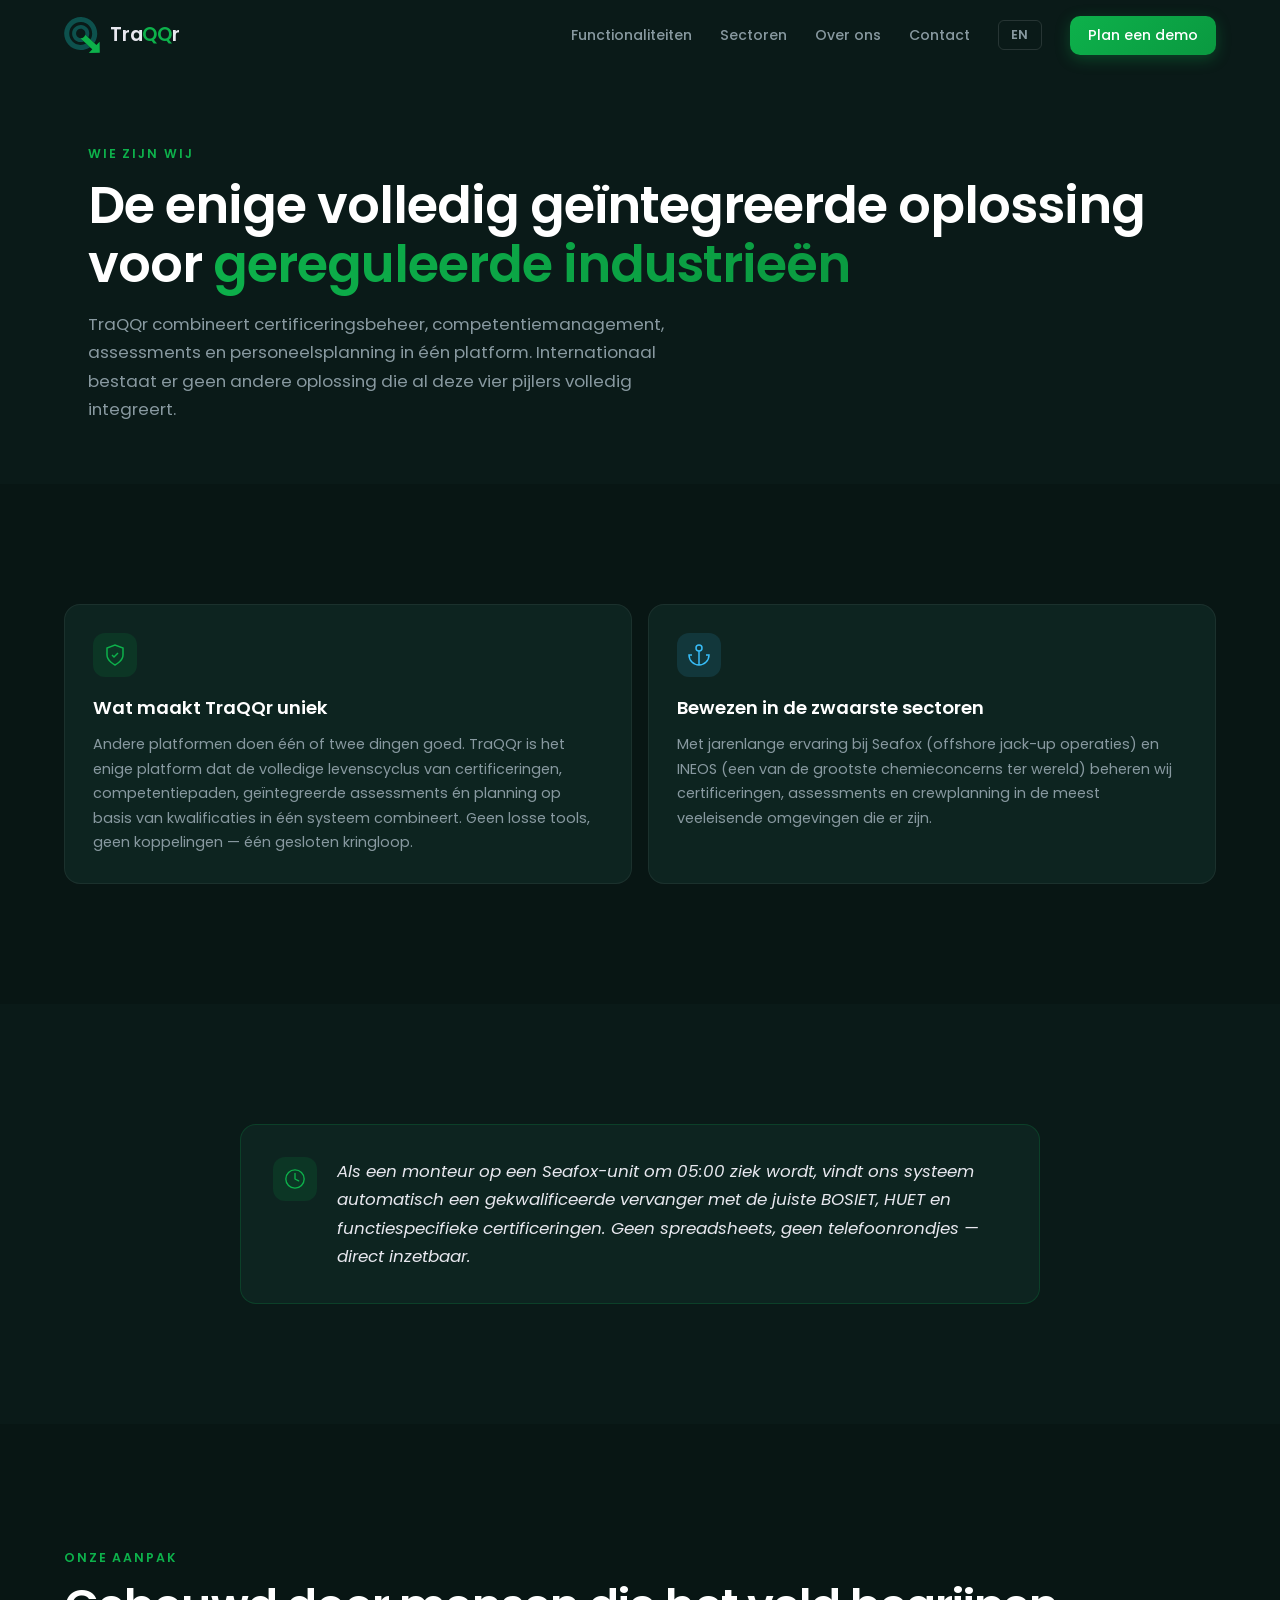
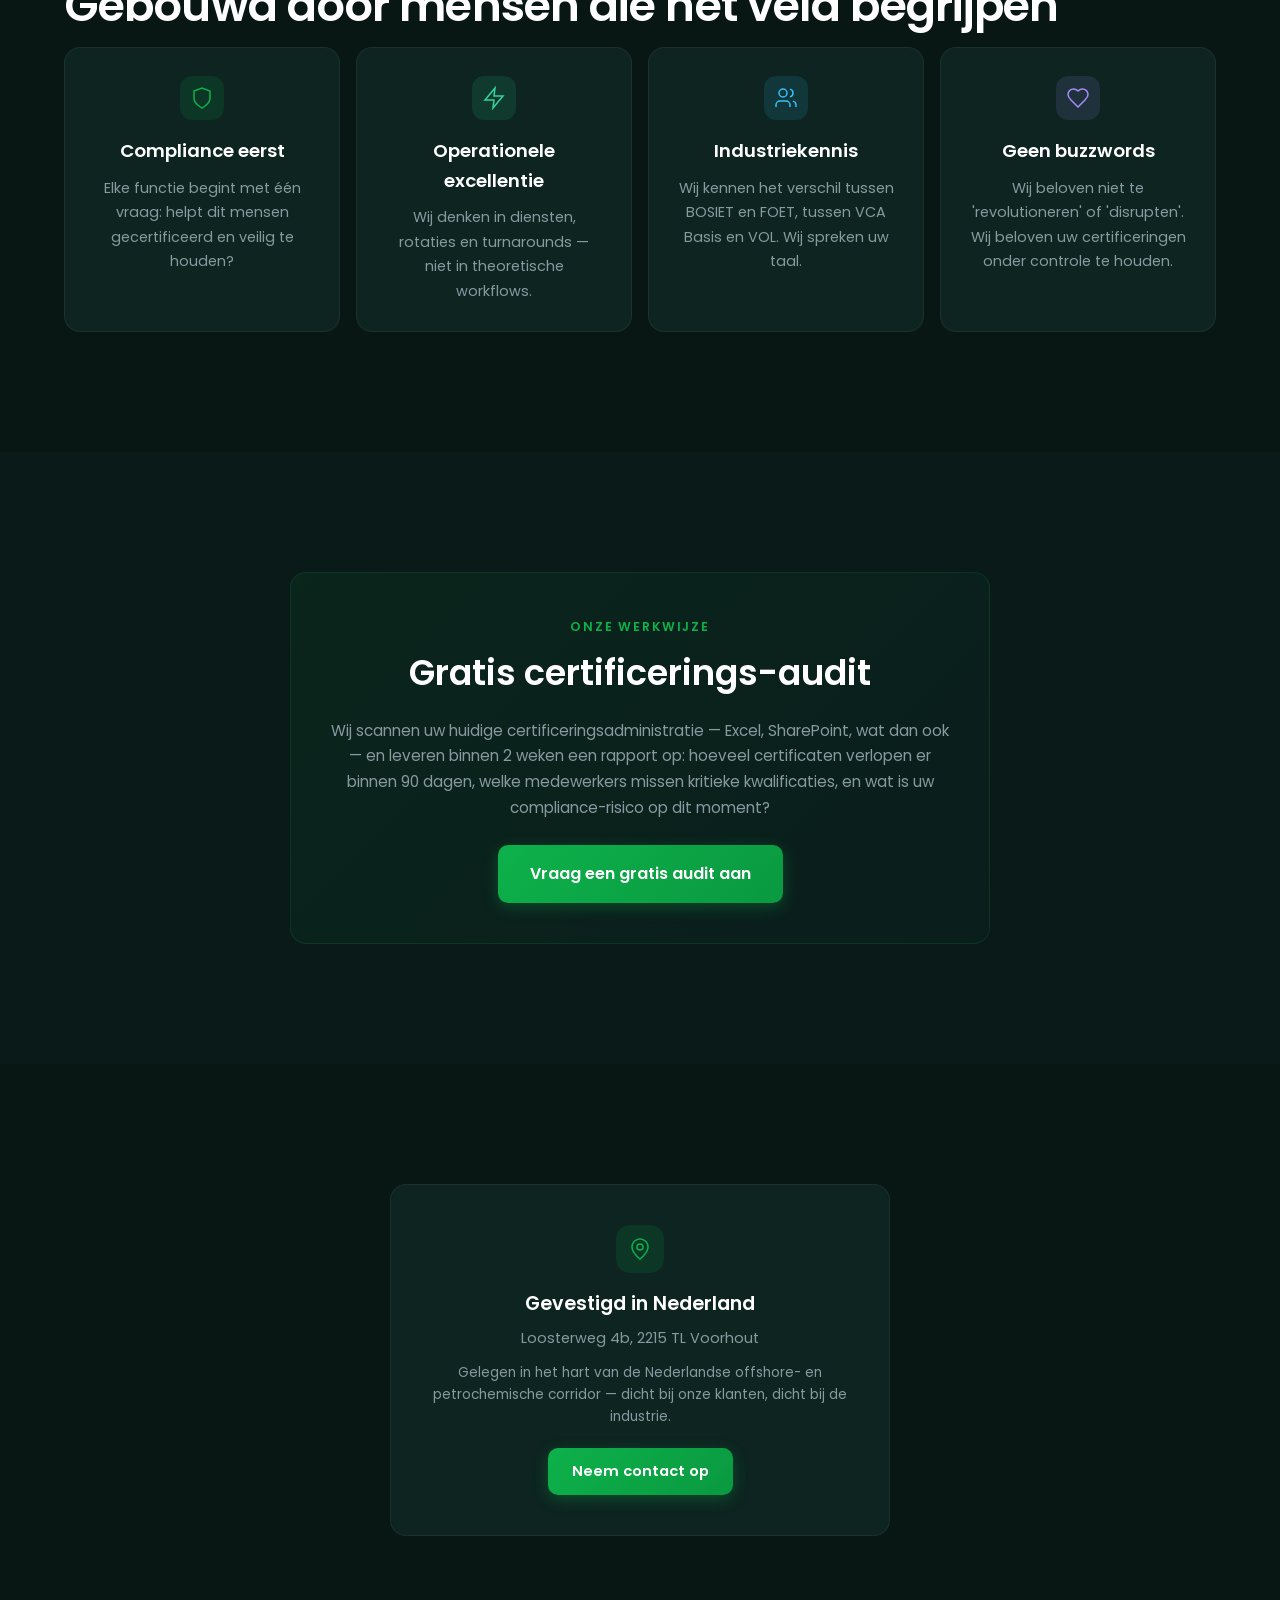
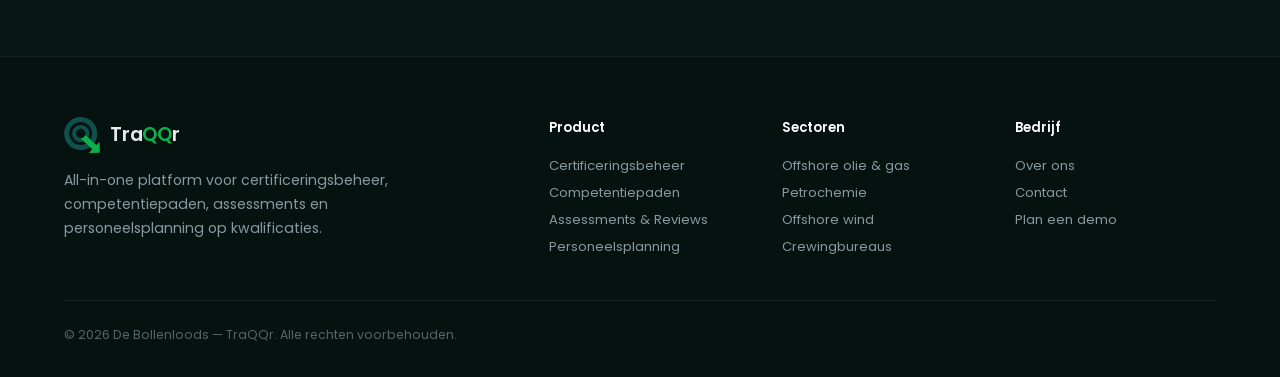
==== commit 2e3e2c86: "Rewrite About page with sales copy, add audit CTA, fix compound words - About page: new structure wi" ====
--- a/about.html
+++ b/about.html
@@ -48,41 +48,53 @@
         </div>
     </div>
 
-    <!-- Header -->
+    <!-- Header — Wie zijn wij -->
     <header class="page-header" style="text-align: left; max-width: 1200px; margin: 0 auto;">
         <div class="container">
-            <span class="section__label reveal" data-nl="Over TraQQr" data-en="About TraQQr">Over TraQQr</span>
-            <h1 class="reveal" data-nl="Niemand zou ongecertificeerd moeten <span class=&quot;hero__title--accent&quot;>werken</span>" data-en="No one should work <span class=&quot;hero__title--accent&quot;>uncertified</span>">Niemand zou ongecertificeerd moeten <span class="hero__title--accent">werken</span></h1>
-            <p class="reveal" style="margin: 0;" data-nl="Wij geloven dat niemand ongecertificeerd zou moeten werken, en dat geen manager wakker zou moeten liggen van compliance. TraQQr bestaat om dat werkelijkheid te maken — met technologie die de operationele eisen van risicovolle industrie&#235;n begrijpt." data-en="We believe no one should work uncertified, and no manager should lose sleep over compliance. TraQQr exists to make that a reality — with technology that understands the operational demands of high-risk industries.">Wij geloven dat niemand ongecertificeerd zou moeten werken, en dat geen manager wakker zou moeten liggen van compliance. TraQQr bestaat om dat werkelijkheid te maken — met technologie die de operationele eisen van risicovolle industrie&#235;n begrijpt.</p>
+            <span class="section__label reveal" data-nl="Wie zijn wij" data-en="Who we are">Wie zijn wij</span>
+            <h1 class="reveal" data-nl="De enige volledig ge&#239;ntegreerde oplossing voor <span class=&quot;hero__title--accent&quot;>gereguleerde industrie&#235;n</span>" data-en="The only fully integrated solution for <span class=&quot;hero__title--accent&quot;>regulated industries</span>">De enige volledig ge&#239;ntegreerde oplossing voor <span class="hero__title--accent">gereguleerde industrie&#235;n</span></h1>
+            <p class="reveal" style="margin: 0;" data-nl="TraQQr combineert certificeringsbeheer, competentiemanagement, assessments en personeelsplanning in &#233;&#233;n platform. Internationaal bestaat er geen andere oplossing die al deze vier pijlers volledig integreert." data-en="TraQQr combines certification management, competency tracking, assessments, and crew planning in one platform. Internationally, no other solution fully integrates all four pillars.">TraQQr combineert certificeringsbeheer, competentiemanagement, assessments en personeelsplanning in &#233;&#233;n platform. Internationaal bestaat er geen andere oplossing die al deze vier pijlers volledig integreert.</p>
         </div>
     </header>
 
-    <!-- Mission & Vision -->
+    <!-- Wat maakt TraQQr uniek + Onze ervaring -->
     <section class="section" style="background: var(--color-bg-elevated);">
         <div class="container">
             <div class="about-cards">
                 <div class="about-card reveal">
                     <div class="about-card__icon pillar-card__icon--green">
-                        <svg viewBox="0 0 24 24" fill="none" stroke="currentColor" stroke-width="1.5"><circle cx="12" cy="12" r="10"/><circle cx="12" cy="12" r="6"/><circle cx="12" cy="12" r="2"/></svg>
-                    </div>
-                    <h3 data-nl="Onze missie" data-en="Our Mission">Onze missie</h3>
-                    <p data-nl="Ervoor zorgen dat elke werknemer in risicovolle industrie&#235;n goed gecertificeerd is, elke manager realtime compliance-inzicht heeft, en elk rooster is gebouwd op geverifieerde kwalificaties — om de kloof tussen spreadsheettracking en operationele veiligheid te elimineren." data-en="To ensure every worker in high-risk industries is properly certified, every manager has real-time compliance visibility, and every schedule is built on verified qualifications — eliminating the gap between spreadsheet tracking and operational safety.">Ervoor zorgen dat elke werknemer in risicovolle industrie&#235;n goed gecertificeerd is, elke manager realtime compliance-inzicht heeft, en elk rooster is gebouwd op geverifieerde kwalificaties — om de kloof tussen spreadsheettracking en operationele veiligheid te elimineren.</p>
+                        <svg viewBox="0 0 24 24" fill="none" stroke="currentColor" stroke-width="1.5"><path d="M12 22s8-4 8-10V5l-8-3-8 3v7c0 6 8 10 8 10z"/><path d="m9 12 2 2 4-4"/></svg>
+                    </div>
+                    <h3 data-nl="Wat maakt TraQQr uniek" data-en="What makes TraQQr unique">Wat maakt TraQQr uniek</h3>
+                    <p data-nl="Andere platformen doen &#233;&#233;n of twee dingen goed. TraQQr is het enige platform dat de volledige levenscyclus van certificeringen, competentiepaden, ge&#239;ntegreerde assessments &#233;n planning op basis van kwalificaties in &#233;&#233;n systeem combineert. Geen losse tools, geen koppelingen — &#233;&#233;n gesloten kringloop." data-en="Other platforms do one or two things well. TraQQr is the only platform that combines the full certification lifecycle, competency paths, integrated assessments, and qualification-based planning in one system. No separate tools, no integrations — one closed loop.">Andere platformen doen &#233;&#233;n of twee dingen goed. TraQQr is het enige platform dat de volledige levenscyclus van certificeringen, competentiepaden, ge&#239;ntegreerde assessments &#233;n planning op basis van kwalificaties in &#233;&#233;n systeem combineert. Geen losse tools, geen koppelingen — &#233;&#233;n gesloten kringloop.</p>
                 </div>
                 <div class="about-card reveal">
                     <div class="about-card__icon pillar-card__icon--sky">
-                        <svg viewBox="0 0 24 24" fill="none" stroke="currentColor" stroke-width="1.5"><path d="M2 12s3-7 10-7 10 7 10 7-3 7-10 7-10-7-10-7Z"/><circle cx="12" cy="12" r="3"/></svg>
-                    </div>
-                    <h3 data-nl="Onze visie" data-en="Our Vision">Onze visie</h3>
-                    <p data-nl="Een wereld waarin certificeringscompliance automatisch is, niet administratief. Waarin de juiste persoon altijd in de juiste rol zit met de juiste kwalificaties. Waarin 'compliance gap' een term uit het verleden is." data-en="A world where certification compliance is automatic, not administrative. Where the right person is always in the right role with the right qualifications. Where &quot;compliance gap&quot; is a term from the past.">Een wereld waarin certificeringscompliance automatisch is, niet administratief. Waarin de juiste persoon altijd in de juiste rol zit met de juiste kwalificaties. Waarin 'compliance gap' een term uit het verleden is.</p>
-                </div>
+                        <svg viewBox="0 0 24 24" fill="none" stroke="currentColor" stroke-width="1.5"><circle cx="12" cy="5" r="3"/><line x1="12" y1="22" x2="12" y2="8"/><path d="M5 12H2a10 10 0 0 0 20 0h-3"/></svg>
+                    </div>
+                    <h3 data-nl="Bewezen in de zwaarste sectoren" data-en="Proven in the toughest sectors">Bewezen in de zwaarste sectoren</h3>
+                    <p data-nl="Met jarenlange ervaring bij Seafox (offshore jack-up operaties) en INEOS (een van de grootste chemieconcerns ter wereld) beheren wij certificeringen, assessments en crewplanning in de meest veeleisende omgevingen die er zijn." data-en="With years of experience at Seafox (offshore jack-up operations) and INEOS (one of the world's largest chemical companies), we manage certifications, assessments, and crew planning in the most demanding environments there are.">Met jarenlange ervaring bij Seafox (offshore jack-up operaties) en INEOS (een van de grootste chemieconcerns ter wereld) beheren wij certificeringen, assessments en crewplanning in de meest veeleisende omgevingen die er zijn.</p>
+                </div>
+            </div>
+        </div>
+    </section>
+
+    <!-- Real-world scenario -->
+    <section class="section">
+        <div class="container">
+            <div class="about-scenario reveal">
+                <div class="about-scenario__icon">
+                    <svg viewBox="0 0 24 24" fill="none" stroke="currentColor" stroke-width="1.5" stroke-linecap="round" stroke-linejoin="round"><circle cx="12" cy="12" r="10"/><polyline points="12 6 12 12 16 14"/></svg>
+                </div>
+                <p class="about-scenario__text" data-nl="Als een monteur op een Seafox-unit om 05:00 ziek wordt, vindt ons systeem automatisch een gekwalificeerde vervanger met de juiste BOSIET, HUET en functiespecifieke certificeringen. Geen spreadsheets, geen telefoonrondjes — direct inzetbaar." data-en="When an engineer on a Seafox unit calls in sick at 5 AM, our system automatically finds a qualified replacement with the right BOSIET, HUET, and role-specific certifications. No spreadsheets, no phone calls — immediately deployable.">Als een monteur op een Seafox-unit om 05:00 ziek wordt, vindt ons systeem automatisch een gekwalificeerde vervanger met de juiste BOSIET, HUET en functiespecifieke certificeringen. Geen spreadsheets, geen telefoonrondjes — direct inzetbaar.</p>
             </div>
         </div>
     </section>
 
     <!-- Values -->
-    <section class="section">
-        <div class="container">
-            <span class="section__label reveal" data-nl="Onze waarden" data-en="Our Values">Onze waarden</span>
+    <section class="section" style="background: var(--color-bg-elevated);">
+        <div class="container">
+            <span class="section__label reveal" data-nl="Onze aanpak" data-en="Our approach">Onze aanpak</span>
             <h2 class="section__title reveal" data-nl="Gebouwd door mensen die het veld begrijpen" data-en="Built by people who understand the field">Gebouwd door mensen die het veld begrijpen</h2>
             <div class="about-cards about-cards--values">
                 <div class="about-card reveal" style="text-align: center;">
@@ -117,46 +129,20 @@
         </div>
     </section>
 
-    <!-- Timeline -->
+    <!-- Gratis audit CTA -->
+    <section class="section">
+        <div class="container">
+            <div class="about-audit reveal">
+                <span class="section__label" data-nl="Onze werkwijze" data-en="Our approach">Onze werkwijze</span>
+                <h2 data-nl="Gratis certificerings-audit" data-en="Free certification audit">Gratis certificerings-audit</h2>
+                <p data-nl="Wij scannen uw huidige certificeringsadministratie — Excel, SharePoint, wat dan ook — en leveren binnen 2 weken een rapport op: hoeveel certificaten verlopen er binnen 90 dagen, welke medewerkers missen kritieke kwalificaties, en wat is uw compliance-risico op dit moment?" data-en="We scan your current certification administration — Excel, SharePoint, whatever you use — and deliver a report within 2 weeks: how many certificates expire within 90 days, which employees are missing critical qualifications, and what is your compliance risk right now?">Wij scannen uw huidige certificeringsadministratie — Excel, SharePoint, wat dan ook — en leveren binnen 2 weken een rapport op: hoeveel certificaten verlopen er binnen 90 dagen, welke medewerkers missen kritieke kwalificaties, en wat is uw compliance-risico op dit moment?</p>
+                <a href="contact.html" class="btn btn--primary btn--lg" data-nl="Vraag een gratis audit aan" data-en="Request a free audit">Vraag een gratis audit aan</a>
+            </div>
+        </div>
+    </section>
+
+    <!-- Location -->
     <section class="section" style="background: var(--color-bg-elevated);">
-        <div class="container">
-            <span class="section__label reveal" style="display: block; text-align: center;" data-nl="Onze reis" data-en="Our Journey">Onze reis</span>
-            <h2 class="section__title reveal" style="text-align: center;" data-nl="Van inzicht naar impact" data-en="From insight to impact">Van inzicht naar impact</h2>
-            <div class="timeline">
-                <div class="timeline__item reveal">
-                    <div class="timeline__marker"><span class="timeline__number">1</span><div class="timeline__line"></div></div>
-                    <div class="timeline__content">
-                        <h3 data-nl="Probleem ge&#239;dentificeerd" data-en="Problem Identified">Probleem ge&#239;dentificeerd</h3>
-                        <p data-nl="Ontdekt dat 47% van de bedrijven certificeringen nog steeds in spreadsheets beheert — in sectoren waar levens afhangen van compliance." data-en="Discovered that 47% of companies still manage certifications in spreadsheets — in industries where lives depend on compliance.">Ontdekt dat 47% van de bedrijven certificeringen nog steeds in spreadsheets beheert — in sectoren waar levens afhangen van compliance.</p>
-                    </div>
-                </div>
-                <div class="timeline__item reveal">
-                    <div class="timeline__marker"><span class="timeline__number">2</span><div class="timeline__line"></div></div>
-                    <div class="timeline__content">
-                        <h3 data-nl="Platform gebouwd" data-en="Platform Built">Platform gebouwd</h3>
-                        <p data-nl="Het enige platform ontwikkeld dat certificeringsbeheer, competentietracking, assessments en personeelsplanning combineert." data-en="Developed the only platform that combines certification management, competency tracking, assessments, and crew planning.">Het enige platform ontwikkeld dat certificeringsbeheer, competentietracking, assessments en personeelsplanning combineert.</p>
-                    </div>
-                </div>
-                <div class="timeline__item reveal">
-                    <div class="timeline__marker"><span class="timeline__number">3</span><div class="timeline__line"></div></div>
-                    <div class="timeline__content">
-                        <h3 data-nl="Bewezen in de industrie" data-en="Industry Proven">Bewezen in de industrie</h3>
-                        <p data-nl="Ingezet bij Seafox (offshore) en INEOS (petrochemie), waarmee het platform is bewezen in de meest veeleisende omgevingen." data-en="Deployed at Seafox (offshore) and INEOS (petrochemical), proving the platform in the most demanding environments.">Ingezet bij Seafox (offshore) en INEOS (petrochemie), waarmee het platform is bewezen in de meest veeleisende omgevingen.</p>
-                    </div>
-                </div>
-                <div class="timeline__item reveal">
-                    <div class="timeline__marker"><span class="timeline__number">4</span></div>
-                    <div class="timeline__content">
-                        <h3 data-nl="Opschalen" data-en="Scaling">Opschalen</h3>
-                        <p data-nl="Uitbreiden naar offshore wind, crewingbureaus en oilfield services — overal waar certificeringen cruciaal zijn." data-en="Expanding across offshore wind, crewing agencies, and oilfield services — anywhere certifications are critical.">Uitbreiden naar offshore wind, crewingbureaus en oilfield services — overal waar certificeringen cruciaal zijn.</p>
-                    </div>
-                </div>
-            </div>
-        </div>
-    </section>
-
-    <!-- Location -->
-    <section class="section">
         <div class="container">
             <div class="location-card reveal">
                 <div class="location-card__icon">
@@ -179,7 +165,7 @@
                         <img src="logo.svg" alt="TraQQr" class="nav__logo-img">
                         <span class="nav__logo-text">Tra<span class="accent">QQ</span>r</span>
                     </a>
-                    <p class="footer__description" data-nl="All-in-one platform voor certificeringslevenscyclusbeheer, competentiepaden, assessments en kwalificatiegebaseerde personeelsplanning." data-en="All-in-one platform for certification lifecycle management, competency paths, assessments, and qualification-based crew planning.">All-in-one platform voor certificeringslevenscyclusbeheer, competentiepaden, assessments en kwalificatiegebaseerde personeelsplanning.</p>
+                    <p class="footer__description" data-nl="All-in-one platform voor certificeringsbeheer, competentiepaden, assessments en personeelsplanning op kwalificaties." data-en="All-in-one platform for certification lifecycle management, competency paths, assessments, and qualification-based crew planning.">All-in-one platform voor certificeringsbeheer, competentiepaden, assessments en personeelsplanning op kwalificaties.</p>
                 </div>
                 <div class="footer__links">
                     <div>
--- a/style.css
+++ b/style.css
@@ -791,22 +791,16 @@
     margin-bottom: 36px;
 }
 
-.social-proof__logo {
-    display: flex;
-    align-items: center;
-    gap: 8px;
-    font-size: 1.2rem;
-    font-weight: 600;
-    color: rgba(255, 255, 255, 0.5);
-    transition: color var(--transition);
-}
-
-.social-proof__logo:hover { color: rgba(255, 255, 255, 0.8); }
-
-.social-proof__logo svg {
-    width: 28px;
-    height: 28px;
-    color: rgba(13, 177, 75, 0.5);
+.social-proof__logo-img {
+    height: 30px;
+    width: auto;
+    filter: brightness(0) invert(1);
+    opacity: 0.4;
+    transition: opacity var(--transition);
+}
+
+.social-proof__logo-img:hover {
+    opacity: 0.65;
 }
 
 .social-proof__metrics {
@@ -1291,19 +1285,12 @@
     padding: 12px 0;
 }
 
-.trusted-card__icon {
-    width: 40px;
-    height: 40px;
-    color: var(--color-accent);
-    opacity: 0.5;
+.trusted-card__logo {
+    height: 32px;
+    width: auto;
+    filter: brightness(0) invert(1);
+    opacity: 0.7;
     margin-bottom: 16px;
-}
-
-.trusted-card h3 {
-    font-size: 1.3rem;
-    font-weight: 600;
-    color: white;
-    margin-bottom: 10px;
 }
 
 .trusted-card p {
@@ -1765,6 +1752,67 @@
     text-align: center;
     max-width: 500px;
     margin: 0 auto;
+}
+
+/* Scenario callout */
+.about-scenario {
+    background: var(--color-bg-card);
+    border: 1px solid rgba(13, 177, 75, 0.2);
+    border-radius: var(--radius);
+    padding: 32px;
+    display: flex;
+    gap: 20px;
+    align-items: flex-start;
+    max-width: 800px;
+    margin: 0 auto;
+}
+
+.about-scenario__icon {
+    width: 44px;
+    height: 44px;
+    border-radius: 12px;
+    background: rgba(13, 177, 75, 0.12);
+    display: flex;
+    align-items: center;
+    justify-content: center;
+    flex-shrink: 0;
+    color: var(--color-accent);
+}
+
+.about-scenario__icon svg { width: 22px; height: 22px; }
+
+.about-scenario__text {
+    font-size: 1.05rem;
+    color: var(--color-text);
+    line-height: 1.7;
+    font-style: italic;
+}
+
+/* Audit CTA block */
+.about-audit {
+    background: linear-gradient(135deg, rgba(13, 177, 75, 0.08), rgba(13, 81, 77, 0.08));
+    border: 1px solid rgba(13, 177, 75, 0.15);
+    border-radius: var(--radius);
+    padding: 40px;
+    text-align: center;
+    max-width: 700px;
+    margin: 0 auto;
+}
+
+.about-audit .section__label { margin-bottom: 8px; }
+
+.about-audit h2 {
+    font-size: clamp(1.5rem, 4vw, 2.2rem);
+    font-weight: 600;
+    color: white;
+    margin-bottom: 16px;
+}
+
+.about-audit p {
+    font-size: 0.95rem;
+    color: var(--color-text-muted);
+    line-height: 1.7;
+    margin-bottom: 24px;
 }
 
 .location-card__icon {
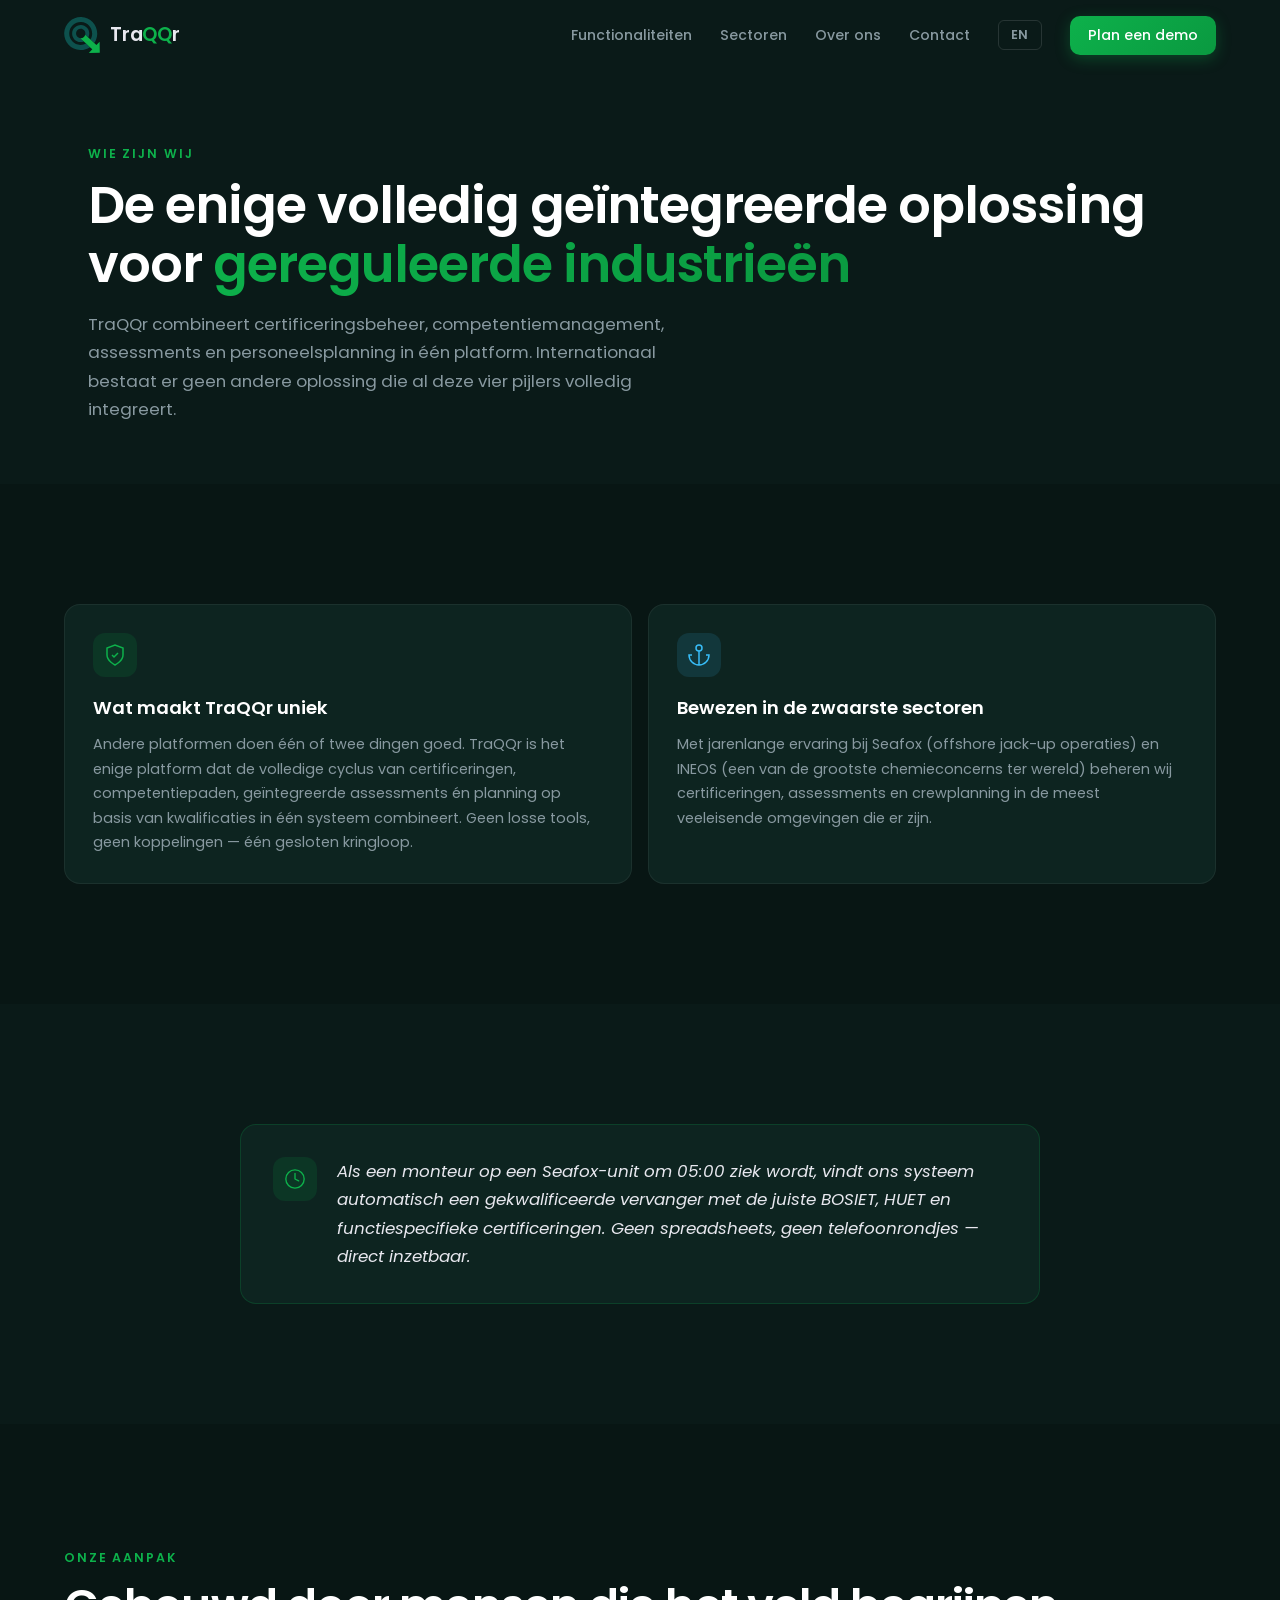
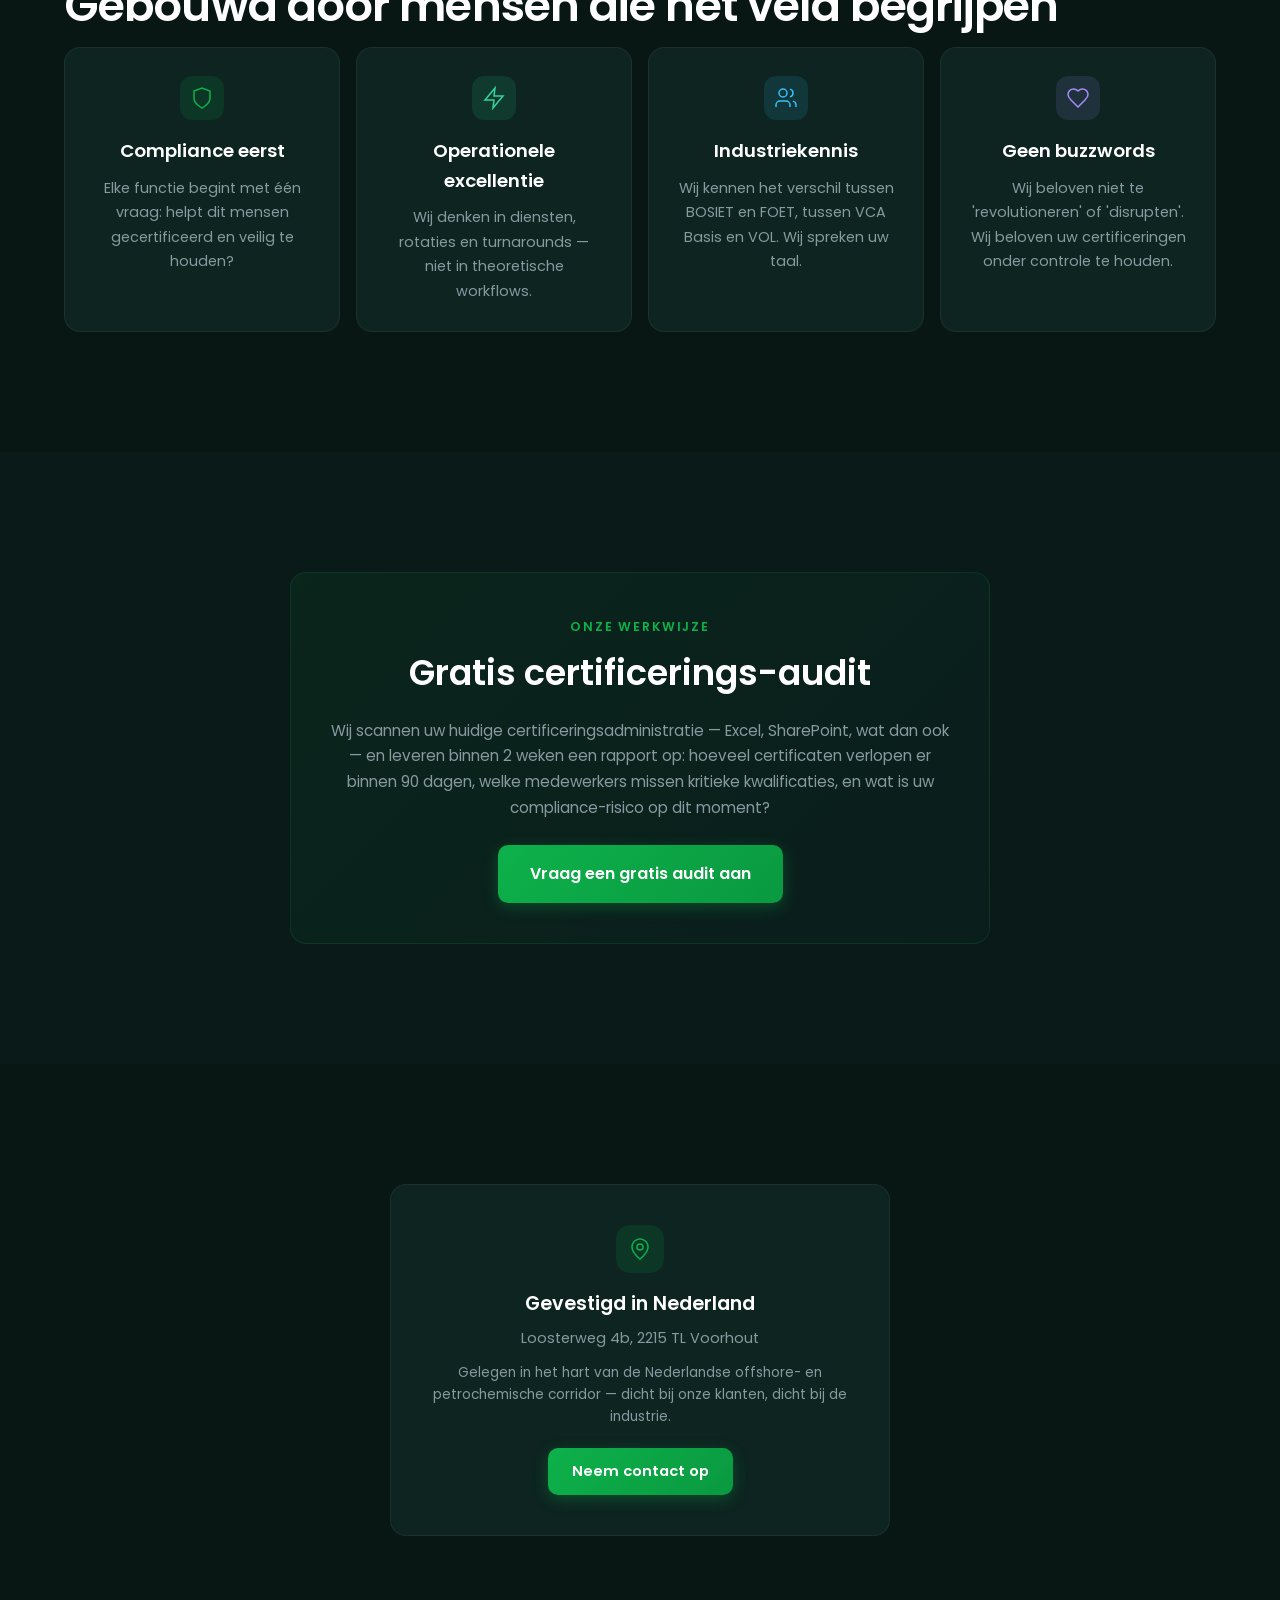
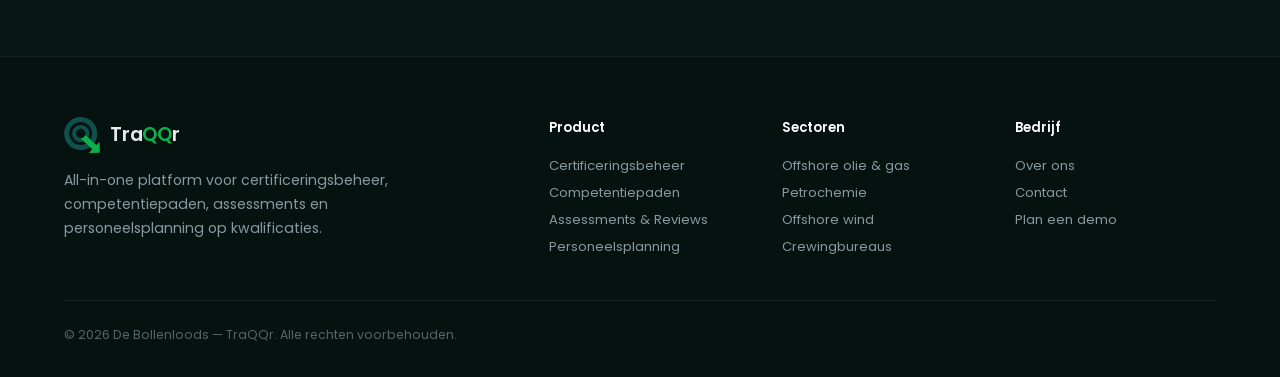
==== commit f771483c: "Fix redundant 'levenscyclus' → 'cyclus' Co-Authored-By: Claude Opus 4.6 (1M context) <noreply@anthro" ====
--- a/about.html
+++ b/about.html
@@ -66,7 +66,7 @@
                         <svg viewBox="0 0 24 24" fill="none" stroke="currentColor" stroke-width="1.5"><path d="M12 22s8-4 8-10V5l-8-3-8 3v7c0 6 8 10 8 10z"/><path d="m9 12 2 2 4-4"/></svg>
                     </div>
                     <h3 data-nl="Wat maakt TraQQr uniek" data-en="What makes TraQQr unique">Wat maakt TraQQr uniek</h3>
-                    <p data-nl="Andere platformen doen &#233;&#233;n of twee dingen goed. TraQQr is het enige platform dat de volledige levenscyclus van certificeringen, competentiepaden, ge&#239;ntegreerde assessments &#233;n planning op basis van kwalificaties in &#233;&#233;n systeem combineert. Geen losse tools, geen koppelingen — &#233;&#233;n gesloten kringloop." data-en="Other platforms do one or two things well. TraQQr is the only platform that combines the full certification lifecycle, competency paths, integrated assessments, and qualification-based planning in one system. No separate tools, no integrations — one closed loop.">Andere platformen doen &#233;&#233;n of twee dingen goed. TraQQr is het enige platform dat de volledige levenscyclus van certificeringen, competentiepaden, ge&#239;ntegreerde assessments &#233;n planning op basis van kwalificaties in &#233;&#233;n systeem combineert. Geen losse tools, geen koppelingen — &#233;&#233;n gesloten kringloop.</p>
+                    <p data-nl="Andere platformen doen &#233;&#233;n of twee dingen goed. TraQQr is het enige platform dat de volledige cyclus van certificeringen, competentiepaden, ge&#239;ntegreerde assessments &#233;n planning op basis van kwalificaties in &#233;&#233;n systeem combineert. Geen losse tools, geen koppelingen — &#233;&#233;n gesloten kringloop." data-en="Other platforms do one or two things well. TraQQr is the only platform that combines the full certification lifecycle, competency paths, integrated assessments, and qualification-based planning in one system. No separate tools, no integrations — one closed loop.">Andere platformen doen &#233;&#233;n of twee dingen goed. TraQQr is het enige platform dat de volledige cyclus van certificeringen, competentiepaden, ge&#239;ntegreerde assessments &#233;n planning op basis van kwalificaties in &#233;&#233;n systeem combineert. Geen losse tools, geen koppelingen — &#233;&#233;n gesloten kringloop.</p>
                 </div>
                 <div class="about-card reveal">
                     <div class="about-card__icon pillar-card__icon--sky">
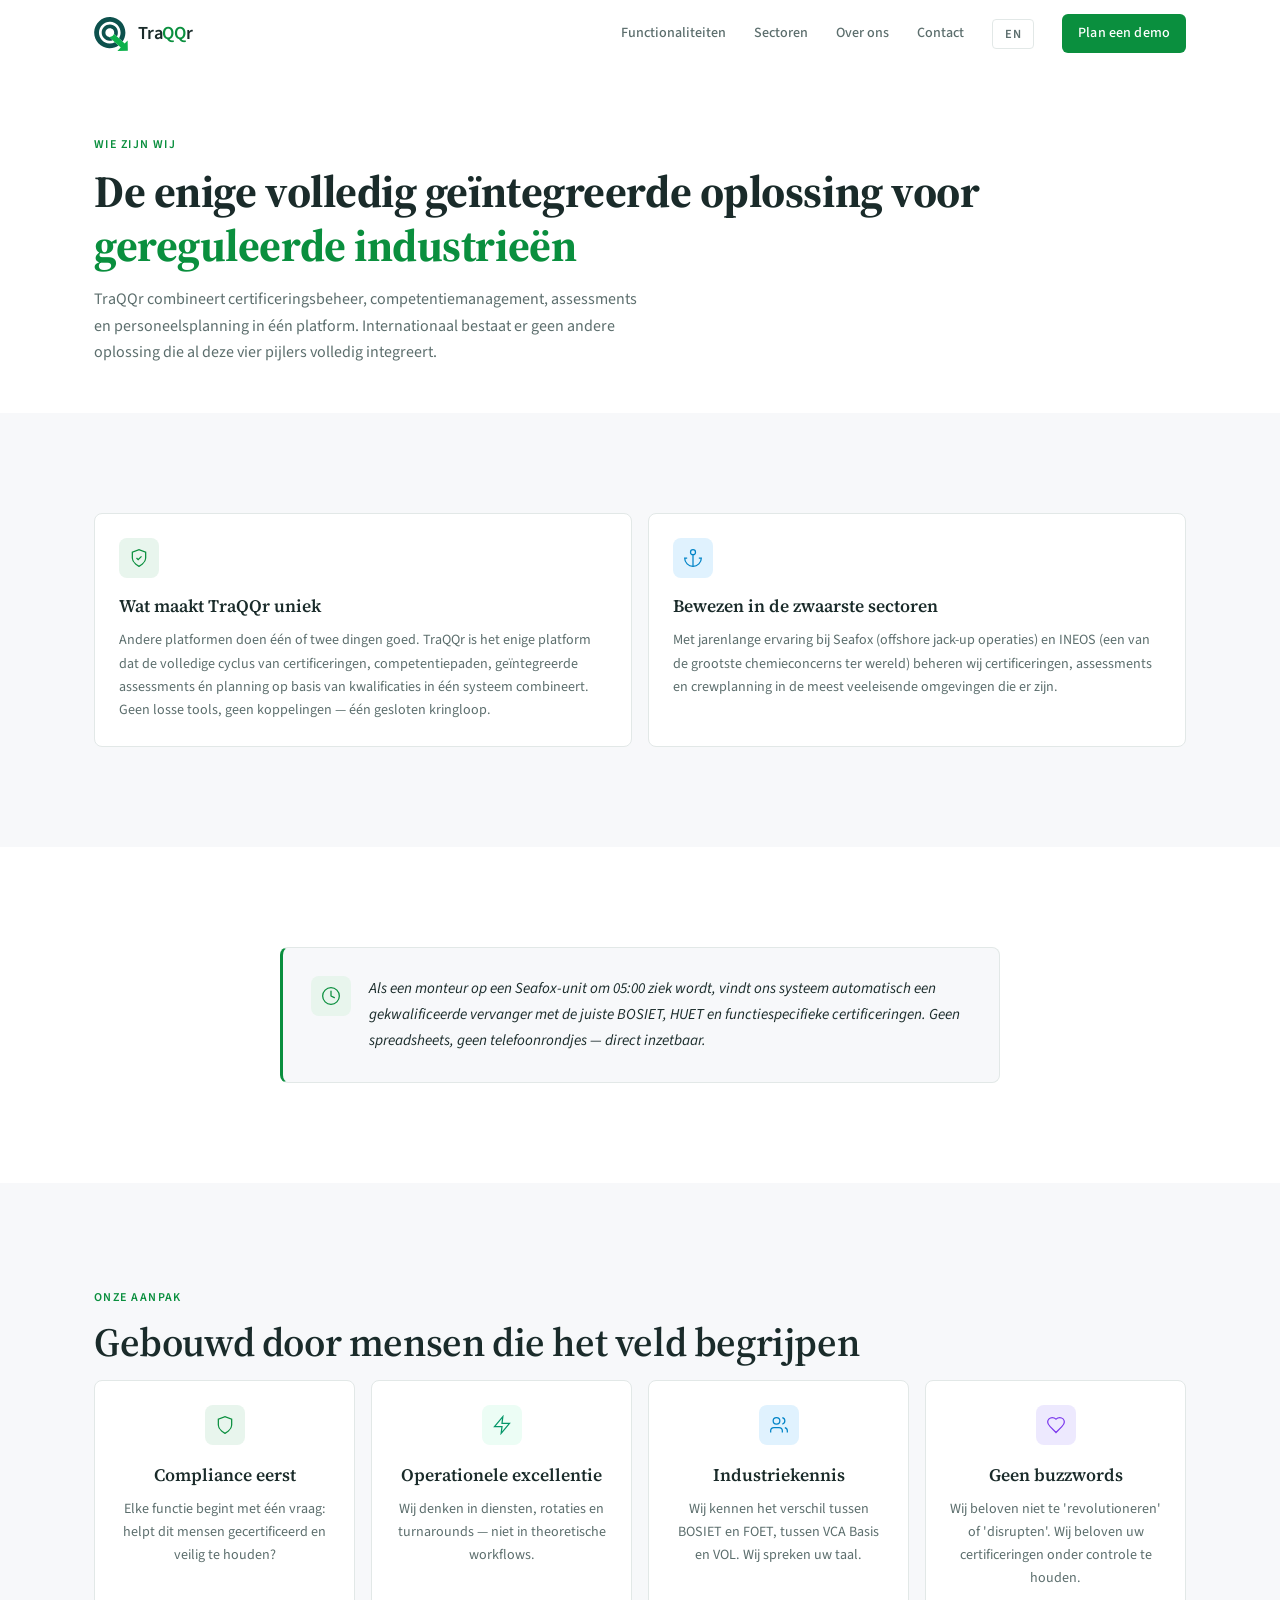
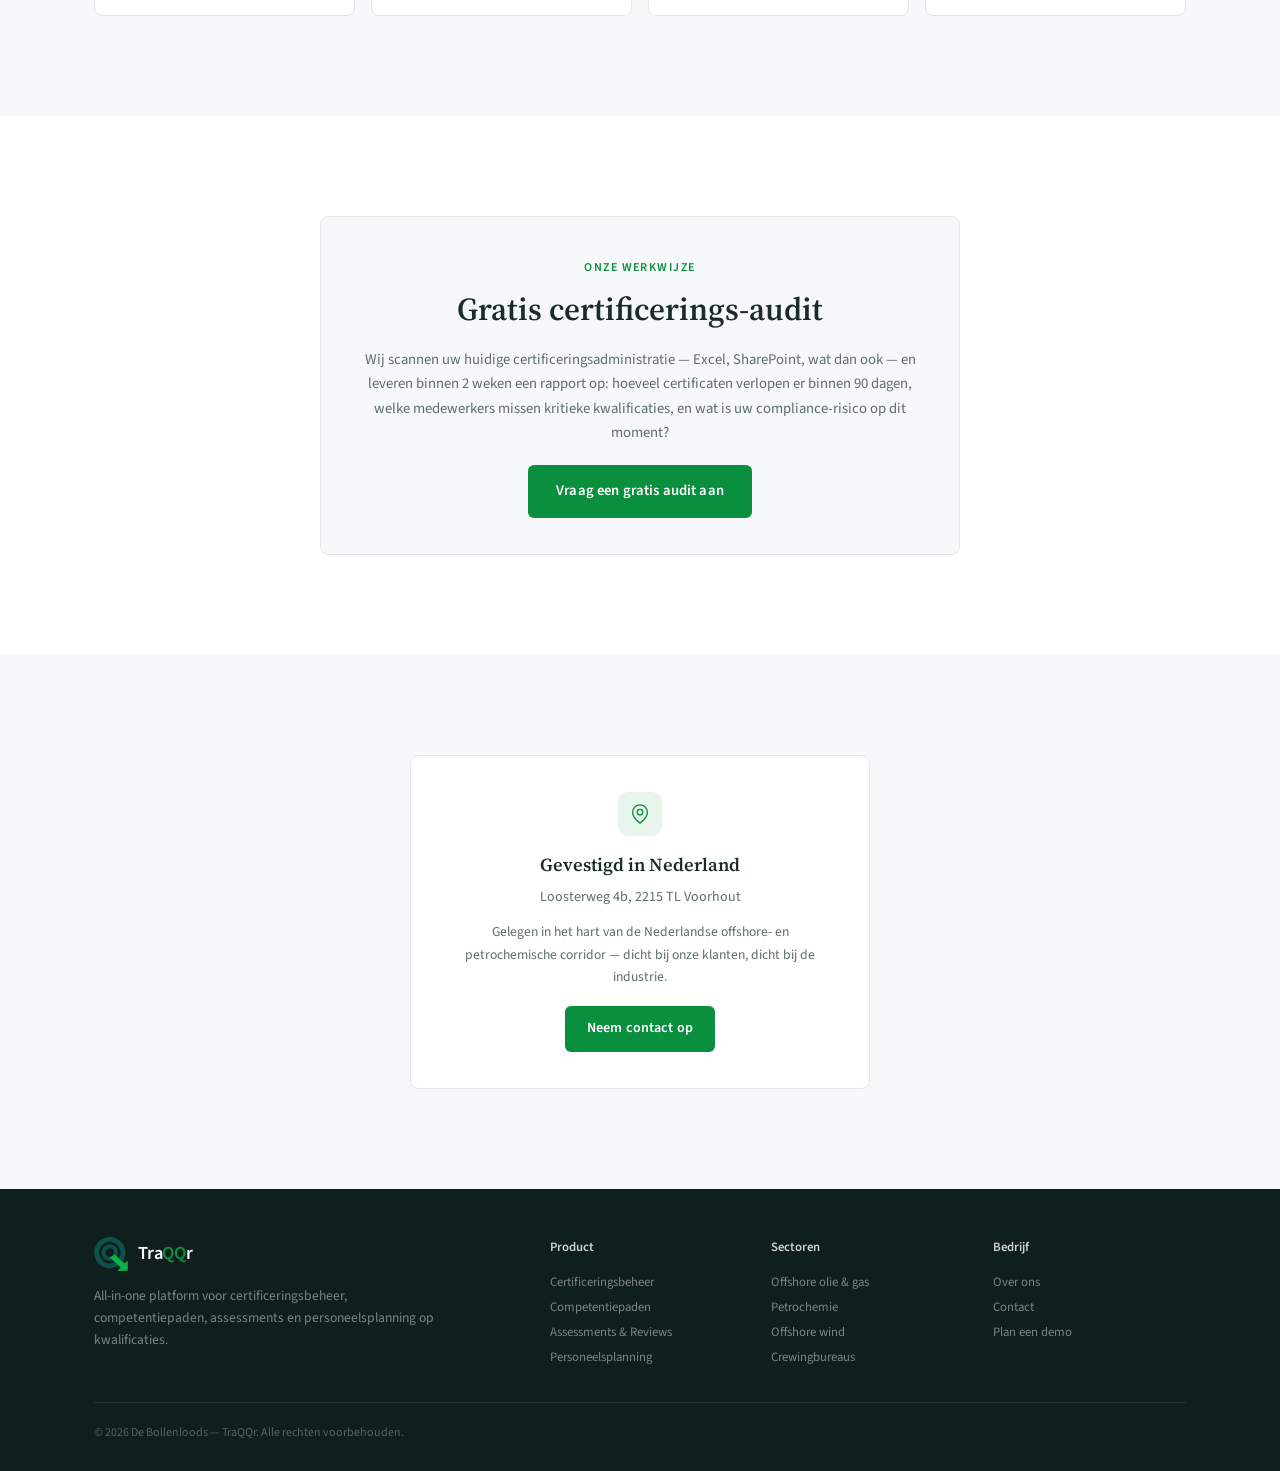
==== commit c2d2522b: "Restyle to light corporate theme with Source Serif + Source Sans Complete visual overhaul from dark/" ====
--- a/about.html
+++ b/about.html
@@ -8,7 +8,7 @@
     <link rel="icon" type="image/svg+xml" href="logo.svg">
     <link rel="preconnect" href="https://fonts.googleapis.com">
     <link rel="preconnect" href="https://fonts.gstatic.com" crossorigin>
-    <link href="https://fonts.googleapis.com/css2?family=Poppins:wght@300;400;500;600;700&display=swap" rel="stylesheet">
+    <link href="https://fonts.googleapis.com/css2?family=Source+Sans+3:wght@300;400;500;600;700&family=Source+Serif+4:wght@400;600;700&display=swap" rel="stylesheet">
     <link rel="stylesheet" href="style.css">
 </head>
 <body>
--- a/style.css
+++ b/style.css
@@ -1,7 +1,7 @@
 /* ======================================
    TraQQr — Style
-   Dark theme, green accent (#0db14b)
-   Mobile-first, modern CSS
+   Light corporate theme, green accent
+   Source Serif 4 + Source Sans 3
    ====================================== */
 
 /* --- Reset & Base --- */
@@ -12,33 +12,32 @@
 }
 
 :root {
-    --color-bg: #0a1a18;
-    --color-bg-elevated: #081614;
-    --color-bg-card: #0d2420;
-    --color-bg-card-hover: #11302b;
-    --color-accent: #0db14b;
-    --color-accent-dark: #0a9940;
-    --color-accent-glow: rgba(13, 177, 75, 0.15);
-    --color-accent-glow-strong: rgba(13, 177, 75, 0.3);
+    --color-bg: #ffffff;
+    --color-bg-elevated: #f7f8fa;
+    --color-bg-card: #ffffff;
+    --color-bg-card-hover: #f9fafb;
+    --color-bg-dark: #0f1f1d;
+    --color-accent: #0a8f3e;
+    --color-accent-dark: #077a33;
+    --color-accent-light: #e8f5ed;
     --color-secondary: #0d514d;
     --color-secondary-dark: #083936;
-    --color-text: #e8e8ef;
-    --color-text-muted: #8899a0;
-    --color-text-subtle: #556668;
-    --color-border: rgba(255, 255, 255, 0.06);
-    --color-border-hover: rgba(255, 255, 255, 0.12);
-    --color-glass: rgba(255, 255, 255, 0.05);
-    --color-glass-border: rgba(255, 255, 255, 0.08);
-    --color-red: #ef4444;
-    --color-amber: #f59e0b;
-    --color-sky: #38bdf8;
-    --color-violet: #a78bfa;
-    --color-emerald: #34d399;
-    --font: 'Poppins', -apple-system, BlinkMacSystemFont, 'Segoe UI', sans-serif;
-    --radius: 16px;
-    --radius-sm: 10px;
-    --transition: 0.3s cubic-bezier(0.4, 0, 0.2, 1);
-    --transition-slow: 0.6s cubic-bezier(0.4, 0, 0.2, 1);
+    --color-text: #1a2b2a;
+    --color-text-muted: #5c6e6d;
+    --color-text-subtle: #94a3a2;
+    --color-border: #e2e8e7;
+    --color-border-hover: #c8d4d3;
+    --color-red: #dc2626;
+    --color-amber: #d97706;
+    --color-sky: #0284c7;
+    --color-violet: #7c3aed;
+    --color-emerald: #059669;
+    --font: 'Source Sans 3', -apple-system, BlinkMacSystemFont, 'Segoe UI', sans-serif;
+    --font-heading: 'Source Serif 4', Georgia, 'Times New Roman', serif;
+    --radius: 8px;
+    --radius-sm: 6px;
+    --transition: 0.25s ease;
+    --transition-slow: 0.5s ease;
 }
 
 html {
@@ -51,7 +50,7 @@
     font-family: var(--font);
     background: var(--color-bg);
     color: var(--color-text);
-    line-height: 1.6;
+    line-height: 1.65;
     overflow-x: hidden;
 }
 
@@ -66,7 +65,7 @@
 /* --- Container --- */
 .container {
     width: 100%;
-    max-width: 1200px;
+    max-width: 1140px;
     margin: 0 auto;
     padding: 0 24px;
 }
@@ -74,8 +73,8 @@
 /* --- Reveal animations --- */
 .reveal {
     opacity: 0;
-    transform: translateY(30px);
-    transition: opacity 0.8s cubic-bezier(0.4, 0, 0.2, 1), transform 0.8s cubic-bezier(0.4, 0, 0.2, 1);
+    transform: translateY(16px);
+    transition: opacity 0.8s ease, transform 0.8s ease;
 }
 
 .reveal.visible {
@@ -83,11 +82,11 @@
     transform: translateY(0);
 }
 
-.reveal:nth-child(2) { transition-delay: 0.1s; }
-.reveal:nth-child(3) { transition-delay: 0.15s; }
-.reveal:nth-child(4) { transition-delay: 0.2s; }
-.reveal:nth-child(5) { transition-delay: 0.25s; }
-.reveal:nth-child(6) { transition-delay: 0.3s; }
+.reveal:nth-child(2) { transition-delay: 0.08s; }
+.reveal:nth-child(3) { transition-delay: 0.12s; }
+.reveal:nth-child(4) { transition-delay: 0.16s; }
+.reveal:nth-child(5) { transition-delay: 0.2s; }
+.reveal:nth-child(6) { transition-delay: 0.24s; }
 
 /* ======================================
    Navigation
@@ -98,20 +97,20 @@
     left: 0;
     right: 0;
     z-index: 1000;
-    padding: 16px 0;
+    padding: 14px 0;
     transition: var(--transition);
+    background: rgba(255, 255, 255, 0.92);
+    backdrop-filter: blur(12px);
+    -webkit-backdrop-filter: blur(12px);
 }
 
 .nav--scrolled {
     padding: 10px 0;
-    background: rgba(10, 26, 24, 0.9);
-    backdrop-filter: blur(20px);
-    -webkit-backdrop-filter: blur(20px);
-    border-bottom: 1px solid var(--color-border);
+    box-shadow: 0 1px 0 var(--color-border);
 }
 
 .nav__inner {
-    max-width: 1200px;
+    max-width: 1140px;
     margin: 0 auto;
     padding: 0 24px;
     display: flex;
@@ -124,13 +123,14 @@
     align-items: center;
     gap: 10px;
     font-weight: 600;
-    font-size: 1.2rem;
+    font-size: 1.15rem;
     z-index: 1001;
+    color: var(--color-text);
 }
 
 .nav__logo-img {
-    width: 36px;
-    height: 36px;
+    width: 34px;
+    height: 34px;
 }
 
 .nav__logo-text {
@@ -148,14 +148,11 @@
     font-weight: 500;
     color: var(--color-text-muted);
     transition: color var(--transition);
+    position: relative;
 }
 
 .nav__links a:hover {
     color: var(--color-text);
-}
-
-.nav__links a.btn--primary {
-    color: white;
 }
 
 .nav__links a::after {
@@ -164,26 +161,28 @@
     bottom: -4px;
     left: 0;
     width: 0;
-    height: 2px;
+    height: 1.5px;
     background: var(--color-accent);
     transition: width var(--transition);
 }
 
-.nav__links a {
-    position: relative;
-}
-
 .nav__links a:hover::after {
     width: 100%;
 }
+
+.nav__links a.btn--primary {
+    color: white;
+}
+
+.nav__links a.btn--primary::after { display: none; }
 
 /* Language toggle */
 .lang-toggle {
     background: transparent;
-    border: 1px solid var(--color-border-hover);
+    border: 1px solid var(--color-border);
     color: var(--color-text-muted);
     padding: 5px 12px;
-    border-radius: 6px;
+    border-radius: 4px;
     font-family: var(--font);
     font-size: 0.78rem;
     font-weight: 600;
@@ -216,11 +215,11 @@
 
 .nav__menu span {
     display: block;
-    width: 24px;
+    width: 22px;
     height: 2px;
     background: var(--color-text);
     transition: var(--transition);
-    border-radius: 2px;
+    border-radius: 1px;
 }
 
 .nav__menu.active span:nth-child(1) { transform: rotate(45deg) translate(5px, 5px); }
@@ -232,9 +231,7 @@
     position: fixed;
     inset: 0;
     z-index: 999;
-    background: rgba(10, 26, 24, 0.97);
-    backdrop-filter: blur(20px);
-    -webkit-backdrop-filter: blur(20px);
+    background: rgba(255, 255, 255, 0.98);
     display: flex;
     align-items: center;
     justify-content: center;
@@ -252,11 +249,11 @@
     display: flex;
     flex-direction: column;
     align-items: center;
-    gap: 28px;
+    gap: 24px;
 }
 
 .mobile-menu__links a {
-    font-size: 1.6rem;
+    font-size: 1.5rem;
     font-weight: 600;
     color: var(--color-text);
     transition: color var(--transition);
@@ -274,93 +271,93 @@
     align-items: center;
     justify-content: center;
     gap: 8px;
-    padding: 12px 24px;
+    padding: 11px 22px;
     border-radius: var(--radius-sm);
     font-family: var(--font);
-    font-size: 0.92rem;
+    font-size: 0.88rem;
     font-weight: 600;
     cursor: pointer;
     transition: var(--transition);
     border: none;
     white-space: nowrap;
+    letter-spacing: 0.01em;
 }
 
 .btn__icon {
-    width: 18px;
-    height: 18px;
+    width: 16px;
+    height: 16px;
 }
 
 .btn--primary {
-    background: linear-gradient(135deg, var(--color-accent), var(--color-accent-dark));
+    background: var(--color-accent);
     color: white;
-    box-shadow: 0 4px 15px rgba(13, 177, 75, 0.3);
 }
 
 .btn--primary:hover {
-    transform: translateY(-2px);
-    box-shadow: 0 6px 20px rgba(13, 177, 75, 0.4);
+    background: var(--color-accent-dark);
+    transform: translateY(-1px);
+    box-shadow: 0 2px 8px rgba(10, 143, 62, 0.2);
 }
 
 .btn--secondary {
-    background: linear-gradient(135deg, var(--color-secondary), var(--color-secondary-dark));
+    background: var(--color-bg-dark);
     color: white;
-    box-shadow: 0 4px 15px rgba(13, 81, 77, 0.3);
 }
 
 .btn--secondary:hover {
-    transform: translateY(-2px);
-    box-shadow: 0 6px 20px rgba(13, 81, 77, 0.4);
+    background: #1a2f2d;
+    transform: translateY(-1px);
 }
 
 .btn--ghost {
     background: transparent;
     color: var(--color-text);
-    border: 1px solid var(--color-border-hover);
+    border: 1px solid var(--color-border);
 }
 
 .btn--ghost:hover {
-    border-color: var(--color-accent);
-    color: var(--color-accent);
-    transform: translateY(-2px);
-}
-
-.btn--sm { padding: 8px 18px; font-size: 0.85rem; }
-.btn--lg { padding: 16px 32px; font-size: 1rem; }
+    border-color: var(--color-text);
+    transform: translateY(-1px);
+}
+
+.btn--sm { padding: 8px 16px; font-size: 0.82rem; }
+.btn--lg { padding: 14px 28px; font-size: 0.92rem; }
 .btn--full { width: 100%; }
 
 /* ======================================
    Sections
    ====================================== */
 .section {
-    padding: 80px 0;
+    padding: 72px 0;
     position: relative;
 }
 
 .section__label {
     display: inline-block;
-    font-size: 0.78rem;
-    font-weight: 600;
-    letter-spacing: 0.15em;
+    font-size: 0.75rem;
+    font-weight: 600;
+    letter-spacing: 0.12em;
     text-transform: uppercase;
     color: var(--color-accent);
-    margin-bottom: 12px;
+    margin-bottom: 10px;
 }
 
 .section__title {
-    font-size: clamp(1.8rem, 5vw, 2.8rem);
-    font-weight: 600;
-    line-height: 1.15;
-    letter-spacing: -0.02em;
-    margin-bottom: 16px;
-    color: white;
+    font-family: var(--font-heading);
+    font-size: clamp(1.7rem, 4vw, 2.5rem);
+    font-weight: 600;
+    line-height: 1.2;
+    letter-spacing: -0.01em;
+    margin-bottom: 14px;
+    color: var(--color-text);
 }
 
 .section__description {
-    font-size: 1.05rem;
-    color: var(--color-text-muted);
-    max-width: 640px;
+    font-size: 1rem;
+    color: var(--color-text-muted);
+    max-width: 600px;
     line-height: 1.7;
-    margin-bottom: 48px;
+    margin-bottom: 40px;
 }
 
 /* ======================================
@@ -374,37 +371,17 @@
     position: relative;
     padding: 120px 24px 60px;
     overflow: hidden;
-}
-
-.hero__glow {
-    position: absolute;
-    top: 10%;
-    left: 50%;
-    transform: translateX(-50%);
-    width: 700px;
-    height: 500px;
-    background: radial-gradient(circle, var(--color-accent-glow-strong) 0%, transparent 70%);
-    pointer-events: none;
-    animation: glowPulse 6s ease-in-out infinite;
-}
-
+    background: var(--color-bg);
+}
+
+.hero__glow,
 .hero__glow--secondary {
-    top: 40%;
-    left: 20%;
-    width: 400px;
-    height: 400px;
-    background: radial-gradient(circle, rgba(13, 81, 77, 0.2) 0%, transparent 70%);
-    animation-delay: 3s;
-}
-
-@keyframes glowPulse {
-    0%, 100% { opacity: 0.6; }
-    50% { opacity: 1; }
+    display: none;
 }
 
 .hero__content {
     text-align: center;
-    max-width: 800px;
+    max-width: 720px;
     position: relative;
     z-index: 1;
 }
@@ -413,20 +390,20 @@
     display: inline-flex;
     align-items: center;
     gap: 8px;
-    padding: 8px 16px;
+    padding: 6px 14px;
     border-radius: 100px;
-    background: var(--color-glass);
-    border: 1px solid var(--color-glass-border);
-    font-size: 0.85rem;
+    background: var(--color-accent-light);
+    border: 1px solid rgba(10, 143, 62, 0.15);
+    font-size: 0.82rem;
     font-weight: 500;
     color: var(--color-accent);
-    margin-bottom: 32px;
+    margin-bottom: 28px;
 }
 
 .hero__badge-dot {
     position: relative;
-    width: 8px;
-    height: 8px;
+    width: 7px;
+    height: 7px;
 }
 
 .hero__badge-dot::before {
@@ -435,7 +412,7 @@
     inset: 0;
     border-radius: 50%;
     background: var(--color-accent);
-    animation: ping 1.5s cubic-bezier(0, 0, 0.2, 1) infinite;
+    animation: ping 2s cubic-bezier(0, 0, 0.2, 1) infinite;
 }
 
 .hero__badge-dot::after {
@@ -447,30 +424,29 @@
 }
 
 @keyframes ping {
-    75%, 100% { transform: scale(2); opacity: 0; }
+    75%, 100% { transform: scale(2.5); opacity: 0; }
 }
 
 .hero__title {
-    font-size: clamp(2.2rem, 7vw, 4.2rem);
-    font-weight: 600;
-    line-height: 1.1;
-    letter-spacing: -0.03em;
-    margin-bottom: 20px;
+    font-family: var(--font-heading);
+    font-size: clamp(2rem, 6vw, 3.5rem);
+    font-weight: 700;
+    line-height: 1.15;
+    letter-spacing: -0.02em;
+    margin-bottom: 18px;
+    color: var(--color-text);
 }
 
 .hero__title--accent {
-    background: linear-gradient(135deg, var(--color-accent), var(--color-accent-dark));
-    -webkit-background-clip: text;
-    -webkit-text-fill-color: transparent;
-    background-clip: text;
+    color: var(--color-accent);
 }
 
 .hero__subtitle {
-    font-size: clamp(0.95rem, 2.5vw, 1.15rem);
-    font-weight: 300;
-    color: var(--color-text-muted);
-    max-width: 600px;
-    margin: 0 auto 36px;
+    font-size: clamp(0.92rem, 2.5vw, 1.05rem);
+    font-weight: 400;
+    color: var(--color-text-muted);
+    max-width: 540px;
+    margin: 0 auto 32px;
     line-height: 1.7;
 }
 
@@ -486,156 +462,48 @@
    ====================================== */
 .dashboard {
     width: 100%;
-    max-width: 900px;
-    margin: 60px auto 0;
+    max-width: 860px;
+    margin: 48px auto 0;
     position: relative;
     z-index: 1;
 }
 
-.dashboard::after {
-    content: '';
-    position: absolute;
-    inset: -20px;
-    background: var(--color-accent-glow);
-    border-radius: 32px;
-    filter: blur(40px);
-    z-index: -1;
-}
-
 .dashboard__inner {
-    background: var(--color-glass);
-    border: 1px solid var(--color-glass-border);
+    background: var(--color-bg-dark);
     border-radius: var(--radius);
     overflow: hidden;
-    backdrop-filter: blur(16px);
-    -webkit-backdrop-filter: blur(16px);
+    box-shadow: 0 20px 60px rgba(0, 0, 0, 0.15), 0 1px 3px rgba(0, 0, 0, 0.08);
 }
 
 .dashboard__topbar {
     display: flex;
     align-items: center;
     gap: 12px;
-    padding: 12px 16px;
-    border-bottom: 1px solid var(--color-border);
+    padding: 10px 14px;
+    border-bottom: 1px solid rgba(255, 255, 255, 0.08);
 }
 
 .dashboard__dots {
     display: flex;
-    gap: 6px;
+    gap: 5px;
 }
 
 .dot {
-    width: 10px;
-    height: 10px;
+    width: 9px;
+    height: 9px;
     border-radius: 50%;
 }
 
-.dot--red { background: rgba(239, 68, 68, 0.6); }
-.dot--yellow { background: rgba(245, 158, 11, 0.6); }
-.dot--green { background: rgba(13, 177, 75, 0.6); }
+.dot--red { background: rgba(239, 68, 68, 0.7); }
+.dot--yellow { background: rgba(245, 158, 11, 0.7); }
+.dot--green { background: rgba(13, 177, 75, 0.7); }
 
 .dashboard__title {
-    font-size: 0.75rem;
-    color: var(--color-text-muted);
-}
-
-.dashboard__stats {
-    display: grid;
-    grid-template-columns: 1fr 1fr;
-    gap: 8px;
-    padding: 12px;
-}
-
-.dashboard__stat {
-    background: var(--color-glass);
-    border: 1px solid var(--color-glass-border);
-    border-radius: var(--radius-sm);
-    padding: 12px;
-}
-
-.dashboard__stat-label {
-    display: block;
-    font-size: 0.7rem;
-    color: var(--color-text-muted);
-}
-
-.dashboard__stat-value {
-    display: block;
-    font-size: 1.3rem;
-    font-weight: 600;
-    color: white;
-    margin-top: 4px;
-}
-
-.dashboard__stat-change {
-    display: block;
-    font-size: 0.7rem;
-    margin-top: 2px;
-}
-
-.dashboard__stat-change--positive { color: var(--color-accent); }
-.dashboard__stat-change--warning { color: var(--color-amber); }
-.dashboard__stat-change--critical { color: var(--color-red); }
-
-.dashboard__table {
-    width: 100%;
-    border-collapse: collapse;
-    font-size: 0.82rem;
-    margin: 0 12px;
-    width: calc(100% - 24px);
-}
-
-.dashboard__table th {
-    text-align: left;
-    padding: 10px 8px;
-    font-size: 0.7rem;
-    font-weight: 500;
-    color: var(--color-text-muted);
-    text-transform: uppercase;
-    letter-spacing: 0.05em;
-    border-bottom: 1px solid var(--color-border);
-}
-
-.dashboard__table td {
-    padding: 10px 8px;
-    border-bottom: 1px solid rgba(255, 255, 255, 0.03);
-    color: var(--color-text-muted);
-}
-
-.dashboard__cert-name {
-    color: white !important;
-    font-weight: 500;
-}
-
-.dashboard__table tr:last-child td { border-bottom: none; }
-
-/* Status badges */
-.status {
-    display: inline-flex;
-    align-items: center;
-    gap: 6px;
-    padding: 3px 10px;
-    border-radius: 100px;
     font-size: 0.72rem;
-    font-weight: 500;
-}
-
-.status__dot {
-    width: 5px;
-    height: 5px;
-    border-radius: 50%;
-}
-
-.status--valid { background: rgba(13, 177, 75, 0.15); color: var(--color-accent); }
-.status--valid .status__dot { background: var(--color-accent); }
-.status--expiring { background: rgba(245, 158, 11, 0.15); color: var(--color-amber); }
-.status--expiring .status__dot { background: var(--color-amber); }
-.status--expired { background: rgba(239, 68, 68, 0.15); color: var(--color-red); }
-.status--expired .status__dot { background: var(--color-red); }
-
-.hide-mobile { display: none; }
-
-/* Dashboard tiles (Me / Do / Manage) */
+    color: rgba(255, 255, 255, 0.5);
+}
+
+/* Dashboard tiles */
 .dashboard__tiles {
     padding: 12px;
     display: flex;
@@ -646,13 +514,13 @@
 .dashboard__tile-section {
     display: flex;
     flex-direction: column;
-    gap: 6px;
+    gap: 5px;
 }
 
 .dashboard__tile-label {
-    font-size: 0.65rem;
-    font-weight: 600;
-    color: var(--color-text-muted);
+    font-size: 0.6rem;
+    font-weight: 600;
+    color: rgba(255, 255, 255, 0.4);
     text-transform: uppercase;
     letter-spacing: 0.08em;
     padding-left: 2px;
@@ -661,7 +529,7 @@
 .dashboard__tile-row {
     display: grid;
     grid-template-columns: repeat(4, 1fr);
-    gap: 6px;
+    gap: 5px;
 }
 
 .tile {
@@ -669,17 +537,14 @@
     flex-direction: column;
     align-items: center;
     justify-content: center;
-    gap: 4px;
-    padding: 10px 4px;
-    border-radius: 8px;
+    gap: 3px;
+    padding: 8px 4px;
+    border-radius: 6px;
     color: white;
-    transition: transform 0.2s;
-}
-
-.tile:hover { transform: scale(1.05); }
-
-.tile svg { width: 18px; height: 18px; }
-.tile span { font-size: 0.55rem; font-weight: 500; text-align: center; line-height: 1.2; }
+}
+
+.tile svg { width: 16px; height: 16px; }
+.tile span { font-size: 0.5rem; font-weight: 500; text-align: center; line-height: 1.2; }
 
 .tile--blue { background: #2563eb; }
 .tile--teal { background: #0d9488; }
@@ -694,7 +559,7 @@
 .tile--orange2 { background: #d97706; }
 .tile--red2 { background: #e11d48; }
 
-/* Personnel Matrix preview */
+/* Matrix preview */
 .dashboard__matrix {
     padding: 0 12px 12px;
 }
@@ -707,68 +572,71 @@
 }
 
 .dashboard__matrix-title {
-    font-size: 0.72rem;
-    font-weight: 600;
-    color: white;
-}
-
-.dashboard__matrix-legend {
-    display: flex;
-    gap: 8px;
-}
+    font-size: 0.68rem;
+    font-weight: 600;
+    color: rgba(255, 255, 255, 0.8);
+}
+
+.dashboard__matrix-legend { display: flex; gap: 8px; }
 
 .legend {
-    font-size: 0.6rem;
+    font-size: 0.55rem;
     font-weight: 500;
     display: flex;
     align-items: center;
-    gap: 4px;
-}
-
-.legend::before {
-    content: '';
-    width: 8px;
-    height: 8px;
-    border-radius: 2px;
-}
-
-.legend--valid { color: var(--color-accent); }
-.legend--valid::before { background: var(--color-accent); }
-.legend--missing { color: var(--color-red); }
-.legend--missing::before { background: var(--color-red); }
-.legend--invalid { color: var(--color-amber); }
-.legend--invalid::before { background: var(--color-amber); }
-
-.matrix-col {
-    text-align: center !important;
-    width: 44px;
-}
-
-.matrix-cell {
-    display: inline-block;
-    width: 20px;
-    height: 20px;
-    border-radius: 4px;
-}
-
-.matrix-cell--valid { background: rgba(13, 177, 75, 0.7); }
-.matrix-cell--missing { background: rgba(239, 68, 68, 0.7); }
-.matrix-cell--invalid { background: rgba(245, 158, 11, 0.7); }
-
-.kpi-score {
-    font-size: 0.72rem;
-    font-weight: 600;
-    color: var(--color-accent);
-}
-
-.kpi-score--warning { color: var(--color-amber); }
-.kpi-score--danger { color: var(--color-red); }
+    gap: 3px;
+    color: rgba(255, 255, 255, 0.5);
+}
+
+.legend::before { content: ''; width: 7px; height: 7px; border-radius: 2px; }
+.legend--valid::before { background: #22c55e; }
+.legend--missing::before { background: #ef4444; }
+.legend--invalid::before { background: #f59e0b; }
+
+.dashboard__table {
+    width: calc(100% - 24px);
+    border-collapse: collapse;
+    font-size: 0.75rem;
+    margin: 0 12px;
+}
+
+.dashboard__table th {
+    text-align: left;
+    padding: 8px 6px;
+    font-size: 0.65rem;
+    font-weight: 500;
+    color: rgba(255, 255, 255, 0.4);
+    text-transform: uppercase;
+    letter-spacing: 0.05em;
+    border-bottom: 1px solid rgba(255, 255, 255, 0.08);
+}
+
+.dashboard__table td {
+    padding: 8px 6px;
+    border-bottom: 1px solid rgba(255, 255, 255, 0.04);
+    color: rgba(255, 255, 255, 0.5);
+}
+
+.dashboard__cert-name { color: rgba(255, 255, 255, 0.85) !important; font-weight: 500; }
+.dashboard__table tr:last-child td { border-bottom: none; }
+
+.matrix-col { text-align: center !important; width: 40px; }
+.matrix-cell { display: inline-block; width: 18px; height: 18px; border-radius: 3px; }
+.matrix-cell--valid { background: rgba(34, 197, 94, 0.6); }
+.matrix-cell--missing { background: rgba(239, 68, 68, 0.6); }
+.matrix-cell--invalid { background: rgba(245, 158, 11, 0.6); }
+
+.kpi-score { font-size: 0.7rem; font-weight: 600; color: #22c55e; }
+.kpi-score--warning { color: #f59e0b; }
+.kpi-score--danger { color: #ef4444; }
+
+.hide-mobile { display: none; }
 
 /* ======================================
    Social Proof
    ====================================== */
 .social-proof {
-    padding: 48px 0;
+    padding: 40px 0;
     background: var(--color-bg-elevated);
     border-top: 1px solid var(--color-border);
     border-bottom: 1px solid var(--color-border);
@@ -776,60 +644,60 @@
 
 .social-proof__label {
     text-align: center;
-    font-size: 0.8rem;
+    font-size: 0.75rem;
     font-weight: 500;
-    color: var(--color-text-muted);
+    color: var(--color-text-subtle);
     text-transform: uppercase;
-    letter-spacing: 0.12em;
-    margin-bottom: 24px;
+    letter-spacing: 0.1em;
+    margin-bottom: 20px;
 }
 
 .social-proof__logos {
     display: flex;
     justify-content: center;
-    gap: 40px;
-    margin-bottom: 36px;
+    gap: 48px;
+    margin-bottom: 32px;
 }
 
 .social-proof__logo-img {
-    height: 30px;
+    height: 26px;
     width: auto;
-    filter: brightness(0) invert(1);
-    opacity: 0.4;
+    filter: grayscale(100%);
+    opacity: 0.35;
     transition: opacity var(--transition);
 }
 
 .social-proof__logo-img:hover {
-    opacity: 0.65;
+    opacity: 0.6;
 }
 
 .social-proof__metrics {
     display: grid;
     grid-template-columns: 1fr 1fr;
-    gap: 20px;
-}
-
-.metric {
-    text-align: center;
-}
+    gap: 16px;
+}
+
+.metric { text-align: center; }
 
 .metric__value {
+    font-family: var(--font-heading);
     font-size: 1.8rem;
     font-weight: 600;
-    color: white;
+    color: var(--color-text);
 }
 
 .metric__suffix {
+    font-family: var(--font-heading);
     font-size: 1.8rem;
     font-weight: 600;
-    color: white;
+    color: var(--color-text);
 }
 
 .metric__label {
     display: block;
-    font-size: 0.8rem;
-    color: var(--color-text-muted);
-    margin-top: 4px;
+    font-size: 0.78rem;
+    color: var(--color-text-muted);
+    margin-top: 2px;
 }
 
 /* ======================================
@@ -847,74 +715,58 @@
 
 .pillar-card {
     display: block;
-    background: var(--color-bg-card);
+    background: var(--color-bg);
     border: 1px solid var(--color-border);
     border-radius: var(--radius);
     padding: 28px;
     transition: var(--transition);
     position: relative;
-    overflow: hidden;
-}
-
-.pillar-card::before {
-    content: '';
-    position: absolute;
-    top: 0;
-    left: 0;
-    right: 0;
-    height: 2px;
-    background: linear-gradient(90deg, transparent, var(--color-accent), transparent);
-    opacity: 0;
-    transition: opacity var(--transition);
 }
 
 .pillar-card:hover {
-    background: var(--color-bg-card-hover);
     border-color: var(--color-border-hover);
-    transform: translateY(-4px);
-}
-
-.pillar-card:hover::before { opacity: 1; }
+    transform: translateY(-2px);
+    box-shadow: 0 4px 16px rgba(0, 0, 0, 0.06);
+}
 
 .pillar-card__icon {
-    width: 44px;
-    height: 44px;
-    border-radius: 12px;
+    width: 40px;
+    height: 40px;
+    border-radius: 8px;
     display: flex;
     align-items: center;
     justify-content: center;
-    margin-bottom: 16px;
-}
-
-.pillar-card__icon svg { width: 24px; height: 24px; }
-
-.pillar-card__icon--green { background: rgba(13, 177, 75, 0.12); color: var(--color-accent); }
-.pillar-card__icon--emerald { background: rgba(52, 211, 153, 0.12); color: var(--color-emerald); }
-.pillar-card__icon--sky { background: rgba(56, 189, 248, 0.12); color: var(--color-sky); }
-.pillar-card__icon--violet { background: rgba(167, 139, 250, 0.12); color: var(--color-violet); }
+    margin-bottom: 14px;
+}
+
+.pillar-card__icon svg { width: 20px; height: 20px; }
+
+.pillar-card__icon--green { background: #e8f5ed; color: var(--color-accent); }
+.pillar-card__icon--emerald { background: #ecfdf5; color: var(--color-emerald); }
+.pillar-card__icon--sky { background: #e0f2fe; color: var(--color-sky); }
+.pillar-card__icon--violet { background: #ede9fe; color: var(--color-violet); }
 
 .pillar-card h3 {
-    font-size: 1.15rem;
-    font-weight: 600;
-    margin-bottom: 10px;
-    color: white;
+    font-size: 1.05rem;
+    font-weight: 600;
+    margin-bottom: 8px;
+    color: var(--color-text);
     transition: color var(--transition);
 }
 
 .pillar-card:hover h3 { color: var(--color-accent); }
 
 .pillar-card > p {
-    font-size: 0.9rem;
-    color: var(--color-text-muted);
-    line-height: 1.7;
-    margin-bottom: 16px;
+    font-size: 0.88rem;
+    color: var(--color-text-muted);
+    line-height: 1.65;
+    margin-bottom: 14px;
 }
 
 .pillar-card__features li {
-    font-size: 0.85rem;
-    color: var(--color-text-muted);
-    padding: 4px 0;
-    padding-left: 16px;
+    font-size: 0.82rem;
+    color: var(--color-text-muted);
+    padding: 3px 0 3px 14px;
     position: relative;
 }
 
@@ -922,11 +774,12 @@
     content: '';
     position: absolute;
     left: 0;
-    top: 12px;
-    width: 5px;
-    height: 5px;
+    top: 11px;
+    width: 4px;
+    height: 4px;
     border-radius: 50%;
-    background: rgba(13, 177, 75, 0.5);
+    background: var(--color-accent);
+    opacity: 0.5;
 }
 
 /* ======================================
@@ -940,32 +793,32 @@
     display: grid;
     grid-template-columns: 1fr;
     gap: 16px;
-    margin-bottom: 60px;
+    margin-bottom: 48px;
 }
 
 .comparison__card {
-    background: var(--color-bg-card);
+    background: var(--color-bg);
     border: 1px solid var(--color-border);
     border-radius: var(--radius);
-    padding: 28px;
+    padding: 24px;
 }
 
 .comparison__card h3 {
-    font-size: 1.1rem;
-    font-weight: 600;
-    margin-bottom: 16px;
+    font-size: 1rem;
+    font-weight: 600;
+    margin-bottom: 14px;
 }
 
 .comparison__card--before h3 { color: var(--color-red); }
-.comparison__card--after h3 { color: white; }
+.comparison__card--after h3 { color: var(--color-text); }
 
 .comparison__card li {
     display: flex;
     align-items: flex-start;
-    gap: 10px;
-    font-size: 0.9rem;
-    color: var(--color-text-muted);
-    padding: 6px 0;
+    gap: 8px;
+    font-size: 0.88rem;
+    color: var(--color-text-muted);
+    padding: 4px 0;
     line-height: 1.5;
 }
 
@@ -982,61 +835,61 @@
 
 .loop-step {
     text-align: center;
-    padding: 24px;
-    background: var(--color-bg-card);
+    padding: 20px;
+    background: var(--color-bg);
     border: 1px solid var(--color-border);
     border-radius: var(--radius);
     width: 100%;
-    max-width: 280px;
+    max-width: 260px;
 }
 
 .loop-step__icon {
-    width: 48px;
-    height: 48px;
-    border-radius: 14px;
+    width: 44px;
+    height: 44px;
+    border-radius: 10px;
     display: flex;
     align-items: center;
     justify-content: center;
-    margin: 0 auto 12px;
-}
-
-.loop-step__icon svg { width: 26px; height: 26px; }
-
-.loop-step__icon--warning { background: rgba(245, 158, 11, 0.12); color: var(--color-amber); }
-.loop-step__icon--sky { background: rgba(56, 189, 248, 0.12); color: var(--color-sky); }
-.loop-step__icon--green { background: rgba(13, 177, 75, 0.12); color: var(--color-accent); }
-.loop-step__icon--violet { background: rgba(167, 139, 250, 0.12); color: var(--color-violet); }
+    margin: 0 auto 10px;
+}
+
+.loop-step__icon svg { width: 22px; height: 22px; }
+
+.loop-step__icon--warning { background: #fef3c7; color: var(--color-amber); }
+.loop-step__icon--sky { background: #e0f2fe; color: var(--color-sky); }
+.loop-step__icon--green { background: #e8f5ed; color: var(--color-accent); }
+.loop-step__icon--violet { background: #ede9fe; color: var(--color-violet); }
 
 .loop-step__number {
     display: block;
-    font-size: 0.7rem;
-    font-weight: 600;
-    color: var(--color-text-muted);
+    font-size: 0.65rem;
+    font-weight: 600;
+    color: var(--color-text-subtle);
     text-transform: uppercase;
     letter-spacing: 0.1em;
-    margin-bottom: 6px;
+    margin-bottom: 4px;
 }
 
 .loop-step h4 {
-    font-size: 1rem;
-    font-weight: 600;
-    color: white;
-    margin-bottom: 6px;
+    font-size: 0.95rem;
+    font-weight: 600;
+    color: var(--color-text);
+    margin-bottom: 4px;
 }
 
 .loop-step p {
-    font-size: 0.82rem;
-    color: var(--color-text-muted);
-    line-height: 1.6;
+    font-size: 0.8rem;
+    color: var(--color-text-muted);
+    line-height: 1.55;
 }
 
 .loop-step__arrow {
-    color: rgba(13, 177, 75, 0.4);
-    padding: 8px;
+    color: var(--color-text-subtle);
+    padding: 6px;
     transform: rotate(90deg);
 }
 
-.loop-step__arrow svg { width: 20px; height: 20px; }
+.loop-step__arrow svg { width: 18px; height: 18px; }
 
 /* ======================================
    Industries
@@ -1047,10 +900,10 @@
 
 .industry-tabs {
     display: flex;
-    gap: 8px;
+    gap: 6px;
     overflow-x: auto;
-    padding-bottom: 8px;
-    margin-bottom: 24px;
+    padding-bottom: 6px;
+    margin-bottom: 20px;
     -ms-overflow-style: none;
     scrollbar-width: none;
 }
@@ -1061,107 +914,103 @@
     display: flex;
     align-items: center;
     gap: 6px;
-    padding: 10px 16px;
+    padding: 8px 14px;
     border-radius: var(--radius-sm);
     font-family: var(--font);
-    font-size: 0.82rem;
+    font-size: 0.8rem;
     font-weight: 500;
     cursor: pointer;
     white-space: nowrap;
     transition: var(--transition);
-    background: var(--color-glass);
-    border: 1px solid var(--color-glass-border);
-    color: var(--color-text-muted);
-}
-
-.industry-tab svg { width: 16px; height: 16px; }
-
-.industry-tab:hover { color: white; border-color: var(--color-border-hover); }
+    background: var(--color-bg);
+    border: 1px solid var(--color-border);
+    color: var(--color-text-muted);
+}
+
+.industry-tab svg { width: 15px; height: 15px; }
+
+.industry-tab:hover { color: var(--color-text); border-color: var(--color-border-hover); }
 
 .industry-tab.active {
-    background: linear-gradient(135deg, var(--color-accent), var(--color-accent-dark));
-    border-color: transparent;
+    background: var(--color-accent);
+    border-color: var(--color-accent);
     color: white;
-    box-shadow: 0 4px 15px rgba(13, 177, 75, 0.3);
 }
 
 .industry-panel {
     display: none;
-    background: var(--color-bg-card);
+    background: var(--color-bg);
     border: 1px solid var(--color-border);
     border-radius: var(--radius);
-    padding: 28px;
+    padding: 24px;
     animation: fadeIn 0.3s ease;
 }
 
-.industry-panel.active { display: grid; grid-template-columns: 1fr; gap: 28px; }
+.industry-panel.active { display: grid; grid-template-columns: 1fr; gap: 24px; }
 
 @keyframes fadeIn {
-    from { opacity: 0; transform: translateY(10px); }
+    from { opacity: 0; transform: translateY(8px); }
     to { opacity: 1; transform: translateY(0); }
 }
 
 .industry-panel h3 {
-    font-size: 1.3rem;
-    font-weight: 600;
-    color: white;
-    margin-bottom: 10px;
+    font-family: var(--font-heading);
+    font-size: 1.2rem;
+    font-weight: 600;
+    color: var(--color-text);
+    margin-bottom: 8px;
 }
 
 .industry-panel__content > p {
-    font-size: 0.92rem;
-    color: var(--color-text-muted);
-    line-height: 1.7;
-    margin-bottom: 16px;
+    font-size: 0.9rem;
+    color: var(--color-text-muted);
+    line-height: 1.65;
+    margin-bottom: 14px;
 }
 
 .industry-panel__pain {
-    background: var(--color-glass);
-    border: 1px solid var(--color-glass-border);
+    background: var(--color-bg-elevated);
+    border: 1px solid var(--color-border);
     border-radius: var(--radius-sm);
-    padding: 14px;
-    margin-bottom: 16px;
+    padding: 12px;
+    margin-bottom: 14px;
 }
 
 .industry-panel__pain strong {
     display: block;
-    font-size: 0.78rem;
+    font-size: 0.75rem;
     color: var(--color-amber);
     margin-bottom: 4px;
 }
 
 .industry-panel__pain em {
-    font-size: 0.88rem;
+    font-size: 0.85rem;
     color: var(--color-text-muted);
     font-style: italic;
 }
 
 .industry-panel__certs h4,
 .industry-panel__ref h4 {
-    font-size: 0.72rem;
-    font-weight: 600;
-    color: var(--color-text-muted);
+    font-size: 0.7rem;
+    font-weight: 600;
+    color: var(--color-text-subtle);
     text-transform: uppercase;
     letter-spacing: 0.08em;
-    margin-bottom: 10px;
-}
-
-.industry-panel__ref { margin-top: 16px; }
-
-.tag-list {
-    display: flex;
-    flex-wrap: wrap;
-    gap: 6px;
-}
+    margin-bottom: 8px;
+}
+
+.industry-panel__ref { margin-top: 14px; }
+
+.tag-list { display: flex; flex-wrap: wrap; gap: 5px; }
 
 .tag {
-    padding: 5px 12px;
-    border-radius: 8px;
-    font-size: 0.78rem;
+    padding: 4px 10px;
+    border-radius: 4px;
+    font-size: 0.75rem;
     font-weight: 500;
-    background: var(--color-glass);
-    border: 1px solid var(--color-glass-border);
-    color: white;
+    background: var(--color-bg-elevated);
+    border: 1px solid var(--color-border);
+    color: var(--color-text);
 }
 
 /* ======================================
@@ -1178,19 +1027,14 @@
 }
 
 .stat-card {
-    background: var(--color-bg-card);
+    background: var(--color-bg);
     border: 1px solid var(--color-border);
     border-radius: var(--radius);
-    padding: 24px;
+    padding: 20px;
     text-align: center;
 }
 
-.stat-card__icon {
-    width: 40px;
-    height: 40px;
-    margin: 0 auto 12px;
-}
-
+.stat-card__icon { width: 36px; height: 36px; margin: 0 auto 10px; }
 .stat-card__icon--warning { color: var(--color-amber); }
 .stat-card__icon--green { color: var(--color-accent); }
 .stat-card__icon--sky { color: var(--color-sky); }
@@ -1198,9 +1042,10 @@
 
 .stat-card__value {
     display: block;
-    font-size: 1.8rem;
-    font-weight: 600;
-    margin-bottom: 6px;
+    font-family: var(--font-heading);
+    font-size: 1.6rem;
+    font-weight: 600;
+    margin-bottom: 4px;
 }
 
 .stat-card__value--warning { color: var(--color-amber); }
@@ -1209,13 +1054,13 @@
 .stat-card__value--violet { color: var(--color-violet); }
 
 .stat-card__label {
-    font-size: 0.82rem;
-    color: var(--color-text-muted);
-    line-height: 1.5;
-}
-
-/* ======================================
-   Testimonials
+    font-size: 0.8rem;
+    color: var(--color-text-muted);
+    line-height: 1.45;
+}
+
+/* ======================================
+   Testimonials / Trusted By
    ====================================== */
 .testimonials {
     background: var(--color-bg);
@@ -1228,170 +1073,128 @@
 }
 
 .testimonial-card {
-    background: var(--color-bg-card);
+    background: var(--color-bg);
     border: 1px solid var(--color-border);
     border-radius: var(--radius);
-    padding: 28px;
-    display: flex;
-    flex-direction: column;
-}
-
-.testimonial-card__quote {
-    width: 28px;
-    height: 28px;
-    color: rgba(13, 177, 75, 0.25);
-    margin-bottom: 16px;
-    flex-shrink: 0;
-}
-
-.testimonial-card blockquote {
-    font-size: 1rem;
-    color: white;
-    line-height: 1.7;
-    flex: 1;
-    margin-bottom: 20px;
-}
-
-.testimonial-card__footer {
-    display: flex;
-    align-items: center;
-    justify-content: space-between;
-    gap: 12px;
-    padding-top: 16px;
-    border-top: 1px solid var(--color-border);
-}
-
-.testimonial-card__footer strong {
-    display: block;
-    font-size: 0.88rem;
-    color: white;
-}
-
-.testimonial-card__footer span {
-    font-size: 0.82rem;
-    color: var(--color-text-muted);
-}
-
-.testimonial-card__metric {
-    font-size: 0.82rem !important;
-    font-weight: 600;
-    color: var(--color-accent) !important;
-    text-align: right;
-}
-
-/* Trusted by cards */
+    padding: 24px;
+}
+
 .trusted-card {
     text-align: center;
-    padding: 12px 0;
+    padding: 8px 0;
 }
 
 .trusted-card__logo {
-    height: 32px;
+    height: 28px;
     width: auto;
-    filter: brightness(0) invert(1);
-    opacity: 0.7;
-    margin-bottom: 16px;
+    filter: grayscale(100%);
+    opacity: 0.5;
+    margin-bottom: 14px;
 }
 
 .trusted-card p {
-    font-size: 0.9rem;
-    color: var(--color-text-muted);
-    line-height: 1.7;
+    font-size: 0.88rem;
+    color: var(--color-text-muted);
+    line-height: 1.65;
 }
 
 /* ======================================
    CTA
    ====================================== */
 .cta {
-    background: var(--color-bg-elevated);
+    background: var(--color-bg-dark);
     text-align: center;
     overflow: hidden;
-}
-
-.cta__glow {
-    position: absolute;
-    top: 50%;
-    left: 50%;
-    transform: translate(-50%, -50%);
-    width: 500px;
-    height: 400px;
-    background: radial-gradient(circle, var(--color-accent-glow) 0%, transparent 70%);
-    pointer-events: none;
-}
+    color: white;
+}
+
+.cta__glow { display: none; }
 
 .cta__content {
     position: relative;
     z-index: 1;
-    max-width: 640px;
+    max-width: 580px;
     margin: 0 auto;
 }
 
 .cta__content h2 {
-    font-size: clamp(1.6rem, 4vw, 2.4rem);
+    font-family: var(--font-heading);
+    font-size: clamp(1.5rem, 4vw, 2.2rem);
     font-weight: 600;
     color: white;
-    margin-bottom: 12px;
+    margin-bottom: 10px;
     line-height: 1.2;
 }
 
 .cta__content p {
-    font-size: 1rem;
-    color: var(--color-text-muted);
-    margin-bottom: 28px;
-    line-height: 1.7;
+    font-size: 0.95rem;
+    color: rgba(255, 255, 255, 0.65);
+    margin-bottom: 24px;
+    line-height: 1.65;
 }
 
 .cta__buttons {
     display: flex;
-    gap: 12px;
+    gap: 10px;
     justify-content: center;
     flex-wrap: wrap;
 }
 
+.cta .btn--ghost {
+    border-color: rgba(255, 255, 255, 0.25);
+    color: white;
+}
+
+.cta .btn--ghost:hover {
+    border-color: white;
+}
+
 /* ======================================
    Footer
    ====================================== */
 .footer {
-    padding: 60px 0 32px;
-    background: #061210;
-    border-top: 1px solid var(--color-border);
+    padding: 48px 0 28px;
+    background: var(--color-bg-dark);
+    color: rgba(255, 255, 255, 0.6);
 }
 
 .footer__grid {
     display: grid;
     grid-template-columns: 1fr;
-    gap: 40px;
-}
+    gap: 32px;
+}
+
+.footer .nav__logo-text { color: white; }
 
 .footer__description {
-    font-size: 0.88rem;
-    color: var(--color-text-muted);
+    font-size: 0.85rem;
+    color: rgba(255, 255, 255, 0.45);
+    margin-top: 14px;
+    line-height: 1.65;
+    max-width: 340px;
+}
+
+.footer__contact-links {
+    display: flex;
+    flex-direction: column;
+    gap: 8px;
     margin-top: 16px;
-    line-height: 1.7;
-    max-width: 360px;
-}
-
-.footer__contact-links {
-    display: flex;
-    flex-direction: column;
-    gap: 10px;
-    margin-top: 20px;
 }
 
 .footer__contact-links a {
     display: flex;
     align-items: center;
     gap: 8px;
-    font-size: 0.82rem;
-    color: var(--color-text-muted);
+    font-size: 0.8rem;
+    color: rgba(255, 255, 255, 0.45);
     transition: color var(--transition);
 }
 
-.footer__contact-links a:hover { color: white; }
+.footer__contact-links a:hover { color: rgba(255, 255, 255, 0.8); }
 
 .footer__contact-links svg {
-    width: 15px;
-    height: 15px;
+    width: 14px;
+    height: 14px;
     color: var(--color-accent);
     flex-shrink: 0;
 }
@@ -1399,255 +1202,240 @@
 .footer__links {
     display: grid;
     grid-template-columns: 1fr 1fr;
-    gap: 32px;
+    gap: 28px;
 }
 
 .footer__links h4 {
-    font-size: 0.82rem;
-    font-weight: 600;
-    color: white;
-    margin-bottom: 14px;
+    font-size: 0.8rem;
+    font-weight: 600;
+    color: rgba(255, 255, 255, 0.8);
+    margin-bottom: 12px;
 }
 
 .footer__links a {
     display: block;
-    font-size: 0.82rem;
-    color: var(--color-text-muted);
-    padding: 3px 0;
+    font-size: 0.8rem;
+    color: rgba(255, 255, 255, 0.45);
+    padding: 2px 0;
     transition: color var(--transition);
 }
 
-.footer__links a:hover { color: white; }
+.footer__links a:hover { color: rgba(255, 255, 255, 0.8); }
 
 .footer__bottom {
-    margin-top: 40px;
-    padding-top: 24px;
-    border-top: 1px solid var(--color-border);
+    margin-top: 32px;
+    padding-top: 20px;
+    border-top: 1px solid rgba(255, 255, 255, 0.08);
 }
 
 .footer__bottom p {
-    font-size: 0.78rem;
-    color: var(--color-text-subtle);
+    font-size: 0.75rem;
+    color: rgba(255, 255, 255, 0.3);
 }
 
 /* ======================================
    Page Header (subpages)
    ====================================== */
 .page-header {
-    padding: 140px 24px 60px;
+    padding: 130px 24px 48px;
     text-align: center;
 }
 
-.page-header .section__label { margin-bottom: 12px; }
-
 .page-header h1 {
-    font-size: clamp(2rem, 6vw, 3.2rem);
-    font-weight: 600;
-    line-height: 1.15;
-    letter-spacing: -0.02em;
-    color: white;
-    margin-bottom: 16px;
+    font-family: var(--font-heading);
+    font-size: clamp(1.8rem, 5vw, 2.8rem);
+    font-weight: 700;
+    line-height: 1.2;
+    letter-spacing: -0.01em;
+    color: var(--color-text);
+    margin-bottom: 14px;
 }
 
 .page-header p {
-    font-size: 1.05rem;
-    color: var(--color-text-muted);
+    font-size: 1rem;
+    color: var(--color-text-muted);
+    max-width: 560px;
+    margin: 0 auto;
+    line-height: 1.65;
+}
+
+/* ======================================
+   Feature Sections (features.html)
+   ====================================== */
+.feature-section { padding: 64px 0; }
+.feature-section:nth-child(even) { background: var(--color-bg-elevated); }
+
+.feature-header {
+    display: flex;
+    align-items: center;
+    gap: 14px;
+    margin-bottom: 10px;
+}
+
+.feature-header h2 {
+    font-family: var(--font-heading);
+    font-size: clamp(1.3rem, 3vw, 1.8rem);
+    font-weight: 600;
+    color: var(--color-text);
+}
+
+.feature-subtitle {
+    font-size: 0.85rem;
+    font-weight: 500;
+    margin-bottom: 10px;
+}
+
+.feature-description {
+    font-size: 0.95rem;
+    color: var(--color-text-muted);
+    line-height: 1.65;
     max-width: 600px;
-    margin: 0 auto;
-    line-height: 1.7;
-}
-
-/* ======================================
-   Feature Sections (features.html)
-   ====================================== */
-.feature-section {
-    padding: 80px 0;
-}
-
-.feature-section:nth-child(even) { background: var(--color-bg-elevated); }
-
-.feature-header {
-    display: flex;
-    align-items: center;
-    gap: 16px;
-    margin-bottom: 12px;
-}
-
-.feature-header h2 {
-    font-size: clamp(1.4rem, 3.5vw, 2rem);
-    font-weight: 600;
-    color: white;
-}
-
-.feature-subtitle {
-    font-size: 0.88rem;
-    font-weight: 500;
-    margin-bottom: 12px;
-}
-
-.feature-description {
-    font-size: 1rem;
-    color: var(--color-text-muted);
-    line-height: 1.7;
-    max-width: 640px;
-    margin-bottom: 36px;
+    margin-bottom: 28px;
 }
 
 .feature-grid {
     display: grid;
     grid-template-columns: 1fr;
-    gap: 16px;
-    margin-bottom: 24px;
+    gap: 14px;
+    margin-bottom: 20px;
 }
 
 .feature-card {
-    background: var(--color-bg-card);
+    background: var(--color-bg);
     border: 1px solid var(--color-border);
     border-radius: var(--radius);
-    padding: 24px;
+    padding: 20px;
     transition: var(--transition);
 }
 
 .feature-card:hover {
     border-color: var(--color-border-hover);
-    transform: translateY(-3px);
+    transform: translateY(-2px);
+    box-shadow: 0 3px 12px rgba(0, 0, 0, 0.04);
 }
 
 .feature-card__icon {
-    width: 36px;
-    height: 36px;
-    border-radius: 10px;
+    width: 32px;
+    height: 32px;
+    border-radius: 8px;
     display: flex;
     align-items: center;
     justify-content: center;
-    margin-bottom: 12px;
-}
-
-.feature-card__icon svg { width: 18px; height: 18px; }
+    margin-bottom: 10px;
+}
+
+.feature-card__icon svg { width: 16px; height: 16px; }
 
 .feature-card h3 {
-    font-size: 1rem;
-    font-weight: 600;
-    color: white;
-    margin-bottom: 6px;
+    font-size: 0.95rem;
+    font-weight: 600;
+    color: var(--color-text);
+    margin-bottom: 4px;
 }
 
 .feature-card p {
-    font-size: 0.85rem;
-    color: var(--color-text-muted);
-    line-height: 1.6;
-}
-
-.feature-tags {
-    display: flex;
-    flex-wrap: wrap;
-    gap: 6px;
-}
+    font-size: 0.82rem;
+    color: var(--color-text-muted);
+    line-height: 1.55;
+}
+
+.feature-tags { display: flex; flex-wrap: wrap; gap: 5px; }
 
 .feature-tag {
-    padding: 4px 12px;
-    border-radius: 6px;
-    font-size: 0.75rem;
+    padding: 3px 10px;
+    border-radius: 4px;
+    font-size: 0.72rem;
     font-weight: 500;
     border: 1px solid;
 }
 
-.feature-tag--green { background: rgba(13, 177, 75, 0.08); color: var(--color-accent); border-color: rgba(13, 177, 75, 0.2); }
-.feature-tag--emerald { background: rgba(52, 211, 153, 0.08); color: var(--color-emerald); border-color: rgba(52, 211, 153, 0.2); }
-.feature-tag--sky { background: rgba(56, 189, 248, 0.08); color: var(--color-sky); border-color: rgba(56, 189, 248, 0.2); }
-.feature-tag--violet { background: rgba(167, 139, 250, 0.08); color: var(--color-violet); border-color: rgba(167, 139, 250, 0.2); }
+.feature-tag--green { background: #f0fdf4; color: var(--color-accent); border-color: #bbf7d0; }
+.feature-tag--emerald { background: #ecfdf5; color: var(--color-emerald); border-color: #a7f3d0; }
+.feature-tag--sky { background: #e0f2fe; color: var(--color-sky); border-color: #bae6fd; }
+.feature-tag--violet { background: #ede9fe; color: var(--color-violet); border-color: #c4b5fd; }
 
 /* ======================================
    Industry Sections (industries.html)
    ====================================== */
-.industry-section {
-    padding: 80px 0;
-}
-
+.industry-section { padding: 64px 0; }
 .industry-section:nth-child(even) { background: var(--color-bg-elevated); }
 
 .industry-layout {
     display: grid;
     grid-template-columns: 1fr;
-    gap: 32px;
+    gap: 28px;
 }
 
 .industry-hero-line {
-    font-size: 1.1rem;
+    font-size: 1.02rem;
     font-weight: 500;
     color: var(--color-accent);
-    margin-bottom: 12px;
+    margin-bottom: 10px;
 }
 
 .industry-description {
-    font-size: 0.95rem;
-    color: var(--color-text-muted);
-    line-height: 1.7;
-    margin-bottom: 24px;
+    font-size: 0.92rem;
+    color: var(--color-text-muted);
+    line-height: 1.65;
+    margin-bottom: 20px;
 }
 
 .industry-card {
-    background: var(--color-bg-card);
+    background: var(--color-bg);
     border: 1px solid var(--color-border);
     border-radius: var(--radius);
-    padding: 24px;
-    margin-bottom: 16px;
+    padding: 20px;
+    margin-bottom: 14px;
 }
 
 .industry-card h4 {
-    font-size: 0.72rem;
-    font-weight: 600;
-    color: var(--color-text-muted);
+    font-size: 0.7rem;
+    font-weight: 600;
+    color: var(--color-text-subtle);
     text-transform: uppercase;
     letter-spacing: 0.08em;
-    margin-bottom: 12px;
+    margin-bottom: 10px;
     display: flex;
     align-items: center;
     gap: 6px;
 }
 
-.industry-card h4 svg { width: 14px; height: 14px; }
+.industry-card h4 svg { width: 13px; height: 13px; }
 
 .industry-card li {
     display: flex;
     align-items: flex-start;
     gap: 8px;
-    font-size: 0.88rem;
-    color: var(--color-text-muted);
-    padding: 4px 0;
+    font-size: 0.85rem;
+    color: var(--color-text-muted);
+    padding: 3px 0;
     line-height: 1.5;
 }
 
-.cert-table {
-    width: 100%;
-}
+.cert-table { width: 100%; }
 
 .cert-table__row {
     display: flex;
     justify-content: space-between;
     align-items: center;
-    padding: 8px 0;
+    padding: 6px 0;
     border-bottom: 1px solid var(--color-border);
-    font-size: 0.85rem;
+    font-size: 0.82rem;
 }
 
 .cert-table__row:last-child { border-bottom: none; }
-.cert-table__name { color: white; font-weight: 500; }
-.cert-table__cycle { color: var(--color-text-muted); font-size: 0.78rem; }
-
-.company-tags {
-    display: flex;
-    flex-wrap: wrap;
-    gap: 6px;
-}
+.cert-table__name { color: var(--color-text); font-weight: 500; }
+.cert-table__cycle { color: var(--color-text-subtle); font-size: 0.75rem; }
+
+.company-tags { display: flex; flex-wrap: wrap; gap: 5px; }
 
 .company-tag {
-    padding: 4px 12px;
-    border-radius: 8px;
-    font-size: 0.78rem;
+    padding: 3px 10px;
+    border-radius: 4px;
+    font-size: 0.75rem;
     font-weight: 500;
-    background: var(--color-glass);
-    border: 1px solid var(--color-glass-border);
+    background: var(--color-bg-elevated);
+    border: 1px solid var(--color-border);
     color: var(--color-text-muted);
 }
 
@@ -1661,61 +1449,125 @@
 }
 
 .about-card {
-    background: var(--color-bg-card);
-    border: 1px solid var(--color-border);
+    background: var(--color-bg);
+    border: 1px solid var(--color-border);
+    border-radius: var(--radius);
+    padding: 24px;
+}
+
+.about-card__icon {
+    width: 40px;
+    height: 40px;
+    border-radius: 8px;
+    display: flex;
+    align-items: center;
+    justify-content: center;
+    margin-bottom: 14px;
+}
+
+.about-card__icon svg { width: 20px; height: 20px; }
+
+.about-card h3 {
+    font-family: var(--font-heading);
+    font-size: 1.1rem;
+    font-weight: 600;
+    color: var(--color-text);
+    margin-bottom: 8px;
+}
+
+.about-card p {
+    font-size: 0.88rem;
+    color: var(--color-text-muted);
+    line-height: 1.65;
+}
+
+/* Scenario callout */
+.about-scenario {
+    background: var(--color-bg-elevated);
+    border: 1px solid var(--color-border);
+    border-left: 3px solid var(--color-accent);
     border-radius: var(--radius);
     padding: 28px;
-}
-
-.about-card__icon {
-    width: 44px;
-    height: 44px;
-    border-radius: 12px;
+    display: flex;
+    gap: 18px;
+    align-items: flex-start;
+    max-width: 720px;
+    margin: 0 auto;
+}
+
+.about-scenario__icon {
+    width: 40px;
+    height: 40px;
+    border-radius: 8px;
+    background: #e8f5ed;
     display: flex;
     align-items: center;
     justify-content: center;
-    margin-bottom: 16px;
-}
-
-.about-card__icon svg { width: 24px; height: 24px; }
-
-.about-card h3 {
-    font-size: 1.15rem;
-    font-weight: 600;
+    flex-shrink: 0;
+    color: var(--color-accent);
+}
+
+.about-scenario__icon svg { width: 20px; height: 20px; }
+
+.about-scenario__text {
+    font-size: 0.95rem;
+    color: var(--color-text);
+    line-height: 1.7;
+    font-style: italic;
+}
+
+/* Audit CTA block */
+.about-audit {
+    background: var(--color-bg-elevated);
+    border: 1px solid var(--color-border);
+    border-radius: var(--radius);
+    padding: 36px;
+    text-align: center;
+    max-width: 640px;
+    margin: 0 auto;
+}
+
+.about-audit .section__label { margin-bottom: 6px; }
+
+.about-audit h2 {
+    font-family: var(--font-heading);
+    font-size: clamp(1.4rem, 3.5vw, 2rem);
+    font-weight: 600;
+    color: var(--color-text);
+    margin-bottom: 12px;
+}
+
+.about-audit p {
+    font-size: 0.92rem;
+    color: var(--color-text-muted);
+    line-height: 1.65;
+    margin-bottom: 20px;
+}
+
+/* Timeline */
+.timeline { max-width: 580px; margin: 0 auto; }
+
+.timeline__item {
+    display: flex;
+    gap: 18px;
+    margin-bottom: 28px;
+}
+
+.timeline__item:last-child { margin-bottom: 0; }
+
+.timeline__marker {
+    display: flex;
+    flex-direction: column;
+    align-items: center;
+}
+
+.timeline__number {
+    width: 32px;
+    height: 32px;
+    border-radius: 50%;
+    background: var(--color-accent);
     color: white;
-    margin-bottom: 10px;
-}
-
-.about-card p {
-    font-size: 0.9rem;
-    color: var(--color-text-muted);
-    line-height: 1.7;
-}
-
-/* Timeline */
-.timeline { max-width: 640px; margin: 0 auto; }
-
-.timeline__item {
-    display: flex;
-    gap: 20px;
-    margin-bottom: 32px;
-}
-
-.timeline__item:last-child { margin-bottom: 0; }
-
-.timeline__marker {
-    display: flex;
-    flex-direction: column;
-    align-items: center;
-}
-
-.timeline__number {
-    width: 36px;
-    height: 36px;
-    border-radius: 50%;
-    background: linear-gradient(135deg, var(--color-accent), var(--color-accent-dark));
-    color: white;
-    font-size: 0.82rem;
+    font-size: 0.78rem;
     font-weight: 600;
     display: flex;
     align-items: center;
@@ -1726,112 +1578,50 @@
 .timeline__line {
     width: 1px;
     flex: 1;
-    background: linear-gradient(to bottom, rgba(13, 177, 75, 0.4), transparent);
-    margin-top: 8px;
+    background: var(--color-border);
+    margin-top: 6px;
 }
 
 .timeline__content h3 {
-    font-size: 1.05rem;
-    font-weight: 600;
-    color: white;
-    margin-bottom: 6px;
+    font-size: 1rem;
+    font-weight: 600;
+    color: var(--color-text);
+    margin-bottom: 4px;
 }
 
 .timeline__content p {
-    font-size: 0.88rem;
-    color: var(--color-text-muted);
-    line-height: 1.7;
+    font-size: 0.85rem;
+    color: var(--color-text-muted);
+    line-height: 1.65;
 }
 
 /* Location card */
 .location-card {
-    background: var(--color-bg-card);
+    background: var(--color-bg);
     border: 1px solid var(--color-border);
     border-radius: var(--radius);
-    padding: 40px;
+    padding: 36px;
     text-align: center;
-    max-width: 500px;
+    max-width: 460px;
     margin: 0 auto;
 }
 
-/* Scenario callout */
-.about-scenario {
-    background: var(--color-bg-card);
-    border: 1px solid rgba(13, 177, 75, 0.2);
-    border-radius: var(--radius);
-    padding: 32px;
-    display: flex;
-    gap: 20px;
-    align-items: flex-start;
-    max-width: 800px;
-    margin: 0 auto;
-}
-
-.about-scenario__icon {
+.location-card__icon {
     width: 44px;
     height: 44px;
-    border-radius: 12px;
-    background: rgba(13, 177, 75, 0.12);
+    border-radius: 10px;
+    background: #e8f5ed;
+    color: var(--color-accent);
     display: flex;
     align-items: center;
     justify-content: center;
-    flex-shrink: 0;
-    color: var(--color-accent);
-}
-
-.about-scenario__icon svg { width: 22px; height: 22px; }
-
-.about-scenario__text {
-    font-size: 1.05rem;
-    color: var(--color-text);
-    line-height: 1.7;
-    font-style: italic;
-}
-
-/* Audit CTA block */
-.about-audit {
-    background: linear-gradient(135deg, rgba(13, 177, 75, 0.08), rgba(13, 81, 77, 0.08));
-    border: 1px solid rgba(13, 177, 75, 0.15);
-    border-radius: var(--radius);
-    padding: 40px;
-    text-align: center;
-    max-width: 700px;
-    margin: 0 auto;
-}
-
-.about-audit .section__label { margin-bottom: 8px; }
-
-.about-audit h2 {
-    font-size: clamp(1.5rem, 4vw, 2.2rem);
-    font-weight: 600;
-    color: white;
-    margin-bottom: 16px;
-}
-
-.about-audit p {
-    font-size: 0.95rem;
-    color: var(--color-text-muted);
-    line-height: 1.7;
-    margin-bottom: 24px;
-}
-
-.location-card__icon {
-    width: 48px;
-    height: 48px;
-    border-radius: 14px;
-    background: rgba(13, 177, 75, 0.12);
-    color: var(--color-accent);
-    display: flex;
-    align-items: center;
-    justify-content: center;
-    margin: 0 auto 16px;
-}
-
-.location-card__icon svg { width: 24px; height: 24px; }
-
-.location-card h3 { font-size: 1.2rem; font-weight: 600; color: white; margin-bottom: 8px; }
-.location-card p { font-size: 0.9rem; color: var(--color-text-muted); }
-.location-card .btn { margin-top: 20px; }
+    margin: 0 auto 14px;
+}
+
+.location-card__icon svg { width: 22px; height: 22px; }
+.location-card h3 { font-family: var(--font-heading); font-size: 1.15rem; font-weight: 600; color: var(--color-text); margin-bottom: 6px; }
+.location-card p { font-size: 0.88rem; color: var(--color-text-muted); }
+.location-card .btn { margin-top: 18px; }
 
 /* ======================================
    Contact page
@@ -1839,114 +1629,102 @@
 .contact-layout {
     display: grid;
     grid-template-columns: 1fr;
-    gap: 40px;
+    gap: 32px;
 }
 
 .contact-info__links {
     display: flex;
     flex-direction: column;
+    gap: 10px;
+    margin-top: 24px;
+}
+
+.contact-link {
+    display: flex;
+    align-items: center;
     gap: 12px;
-    margin-top: 28px;
-}
-
-.contact-link {
-    display: flex;
-    align-items: center;
-    gap: 14px;
-    background: var(--color-glass);
-    border: 1px solid var(--color-glass-border);
+    background: var(--color-bg-elevated);
+    border: 1px solid var(--color-border);
     border-radius: var(--radius-sm);
-    padding: 14px;
+    padding: 12px;
     transition: var(--transition);
 }
 
 .contact-link:hover { border-color: var(--color-border-hover); }
 
 .contact-link__icon {
-    width: 36px;
-    height: 36px;
+    width: 34px;
+    height: 34px;
     border-radius: 8px;
-    background: rgba(13, 177, 75, 0.12);
+    background: #e8f5ed;
     display: flex;
     align-items: center;
     justify-content: center;
     flex-shrink: 0;
 }
 
-.contact-link__icon svg { width: 18px; height: 18px; color: var(--color-accent); }
-
-.contact-link__text strong {
-    display: block;
-    font-size: 0.88rem;
-    color: white;
-}
-
-.contact-link__text span {
+.contact-link__icon svg { width: 16px; height: 16px; color: var(--color-accent); }
+
+.contact-link__text strong { display: block; font-size: 0.85rem; color: var(--color-text); }
+.contact-link__text span { font-size: 0.8rem; color: var(--color-text-muted); }
+
+.expect-card {
+    background: var(--color-bg-elevated);
+    border: 1px solid var(--color-border);
+    border-radius: var(--radius);
+    padding: 20px;
+    margin-top: 24px;
+}
+
+.expect-card h3 { font-size: 0.85rem; font-weight: 600; color: var(--color-text); margin-bottom: 10px; }
+
+.expect-card li {
+    display: flex;
+    align-items: center;
+    gap: 8px;
     font-size: 0.82rem;
     color: var(--color-text-muted);
-}
-
-.expect-card {
-    background: var(--color-bg-card);
+    padding: 3px 0;
+}
+
+.expect-card li svg { width: 15px; height: 15px; color: var(--color-accent); flex-shrink: 0; }
+
+/* Form */
+.contact-form {
+    background: var(--color-bg);
     border: 1px solid var(--color-border);
     border-radius: var(--radius);
     padding: 24px;
-    margin-top: 28px;
-}
-
-.expect-card h3 { font-size: 0.88rem; font-weight: 600; color: white; margin-bottom: 12px; }
-
-.expect-card li {
-    display: flex;
-    align-items: center;
-    gap: 8px;
-    font-size: 0.85rem;
-    color: var(--color-text-muted);
-    padding: 4px 0;
-}
-
-.expect-card li svg { width: 16px; height: 16px; color: var(--color-accent); flex-shrink: 0; }
-
-/* Form */
-.contact-form {
-    background: var(--color-bg-card);
-    border: 1px solid var(--color-border);
-    border-radius: var(--radius);
-    padding: 28px;
-}
-
-.contact-form h2 { font-size: 1.15rem; font-weight: 600; color: white; margin-bottom: 20px; }
+}
+
+.contact-form h2 { font-family: var(--font-heading); font-size: 1.1rem; font-weight: 600; color: var(--color-text); margin-bottom: 18px; }
 
 .form-row {
     display: grid;
     grid-template-columns: 1fr;
-    gap: 16px;
-    margin-bottom: 16px;
-}
-
-.form-group {
-    position: relative;
+    gap: 14px;
+    margin-bottom: 14px;
 }
 
 .form-group label {
     display: block;
-    font-size: 0.82rem;
+    font-size: 0.8rem;
     font-weight: 500;
     color: var(--color-text-muted);
-    margin-bottom: 6px;
+    margin-bottom: 5px;
 }
 
 .form-group input,
 .form-group textarea,
 .form-group select {
     width: 100%;
-    padding: 12px 16px;
-    background: var(--color-glass);
-    border: 1px solid var(--color-glass-border);
+    padding: 10px 14px;
+    background: var(--color-bg);
+    border: 1px solid var(--color-border);
     border-radius: var(--radius-sm);
     color: var(--color-text);
     font-family: var(--font);
-    font-size: 0.9rem;
+    font-size: 0.88rem;
     transition: var(--transition);
     outline: none;
     -webkit-appearance: none;
@@ -1957,47 +1735,43 @@
 .form-group input:focus,
 .form-group textarea:focus,
 .form-group select:focus {
-    border-color: rgba(13, 177, 75, 0.5);
-    box-shadow: 0 0 0 3px rgba(13, 177, 75, 0.1);
+    border-color: var(--color-accent);
+    box-shadow: 0 0 0 3px rgba(10, 143, 62, 0.08);
 }
 
 .form-group select {
-    background-image: url("data:image/svg+xml,%3Csvg xmlns='http://www.w3.org/2000/svg' width='16' height='16' fill='%238899a0' viewBox='0 0 16 16'%3E%3Cpath d='M4 6l4 4 4-4'/%3E%3C/svg%3E");
+    background-image: url("data:image/svg+xml,%3Csvg xmlns='http://www.w3.org/2000/svg' width='16' height='16' fill='%235c6e6d' viewBox='0 0 16 16'%3E%3Cpath d='M4 6l4 4 4-4'/%3E%3C/svg%3E");
     background-repeat: no-repeat;
-    background-position: right 12px center;
-    padding-right: 36px;
+    background-position: right 10px center;
+    padding-right: 32px;
 }
 
 .form-group select option { background: var(--color-bg); }
 
 .form-note {
     text-align: center;
-    font-size: 0.78rem;
-    color: var(--color-text-muted);
-    margin-top: 12px;
-}
-
-.form-success {
-    text-align: center;
-    padding: 40px 20px;
-}
+    font-size: 0.75rem;
+    color: var(--color-text-subtle);
+    margin-top: 10px;
+}
+
+.form-success { text-align: center; padding: 36px 16px; }
 
 .form-success__icon {
-    width: 56px;
-    height: 56px;
-    border-radius: 16px;
-    background: rgba(13, 177, 75, 0.12);
+    width: 48px;
+    height: 48px;
+    border-radius: 12px;
+    background: #e8f5ed;
     color: var(--color-accent);
     display: flex;
     align-items: center;
     justify-content: center;
-    margin: 0 auto 16px;
-}
-
-.form-success__icon svg { width: 28px; height: 28px; }
-
-.form-success h3 { font-size: 1.3rem; font-weight: 600; color: white; margin-bottom: 6px; }
-.form-success p { font-size: 0.92rem; color: var(--color-text-muted); }
+    margin: 0 auto 14px;
+}
+
+.form-success__icon svg { width: 24px; height: 24px; }
+.form-success h3 { font-family: var(--font-heading); font-size: 1.2rem; font-weight: 600; color: var(--color-text); margin-bottom: 4px; }
+.form-success p { font-size: 0.9rem; color: var(--color-text-muted); }
 
 .hidden { display: none !important; }
 
@@ -2007,27 +1781,22 @@
 @media (min-width: 768px) {
     .hide-mobile { display: table-cell; }
 
-    .dashboard__tiles { flex-direction: row; gap: 12px; }
+    .dashboard__tiles { flex-direction: row; gap: 10px; }
     .dashboard__tile-section { flex: 1; }
-    .dashboard__tile-row { grid-template-columns: repeat(4, 1fr); }
-    .tile { padding: 14px 4px; }
-    .tile svg { width: 22px; height: 22px; }
-    .tile span { font-size: 0.62rem; }
+    .tile { padding: 12px 4px; }
+    .tile svg { width: 18px; height: 18px; }
+    .tile span { font-size: 0.55rem; }
 
     .social-proof__metrics { grid-template-columns: repeat(4, 1fr); }
-    .metric__value, .metric__suffix { font-size: 2.2rem; }
+    .metric__value, .metric__suffix { font-size: 2rem; }
 
     .pillars__grid { grid-template-columns: 1fr 1fr; }
     .comparison { grid-template-columns: 1fr 1fr; }
     .testimonials__grid { grid-template-columns: 1fr 1fr; }
     .stats-grid { grid-template-columns: repeat(4, 1fr); }
 
-    .loop-steps {
-        flex-direction: row;
-        justify-content: center;
-        gap: 0;
-    }
-    .loop-step { max-width: 220px; }
+    .loop-steps { flex-direction: row; justify-content: center; gap: 0; }
+    .loop-step { max-width: 200px; }
     .loop-step__arrow { transform: none; padding: 0 4px; }
 
     .industry-panel.active { grid-template-columns: 3fr 2fr; }
@@ -2041,7 +1810,7 @@
     .form-row { grid-template-columns: 1fr 1fr; }
     .industry-layout { grid-template-columns: 3fr 2fr; }
 
-    .section { padding: 100px 0; }
+    .section { padding: 88px 0; }
 }
 
 /* ======================================
@@ -2051,8 +1820,7 @@
     .nav__links { display: flex; }
     .nav__menu { display: none; }
 
-    .section { padding: 120px 0; }
-
+    .section { padding: 100px 0; }
     .about-cards--values { grid-template-columns: repeat(4, 1fr); }
 }
 
@@ -2064,7 +1832,7 @@
     color: white;
 }
 
-::-webkit-scrollbar { width: 8px; }
-::-webkit-scrollbar-track { background: var(--color-bg); }
-::-webkit-scrollbar-thumb { background: var(--color-text-subtle); border-radius: 4px; }
-::-webkit-scrollbar-thumb:hover { background: var(--color-text-muted); }
+::-webkit-scrollbar { width: 6px; }
+::-webkit-scrollbar-track { background: var(--color-bg-elevated); }
+::-webkit-scrollbar-thumb { background: var(--color-border); border-radius: 3px; }
+::-webkit-scrollbar-thumb:hover { background: var(--color-text-subtle); }
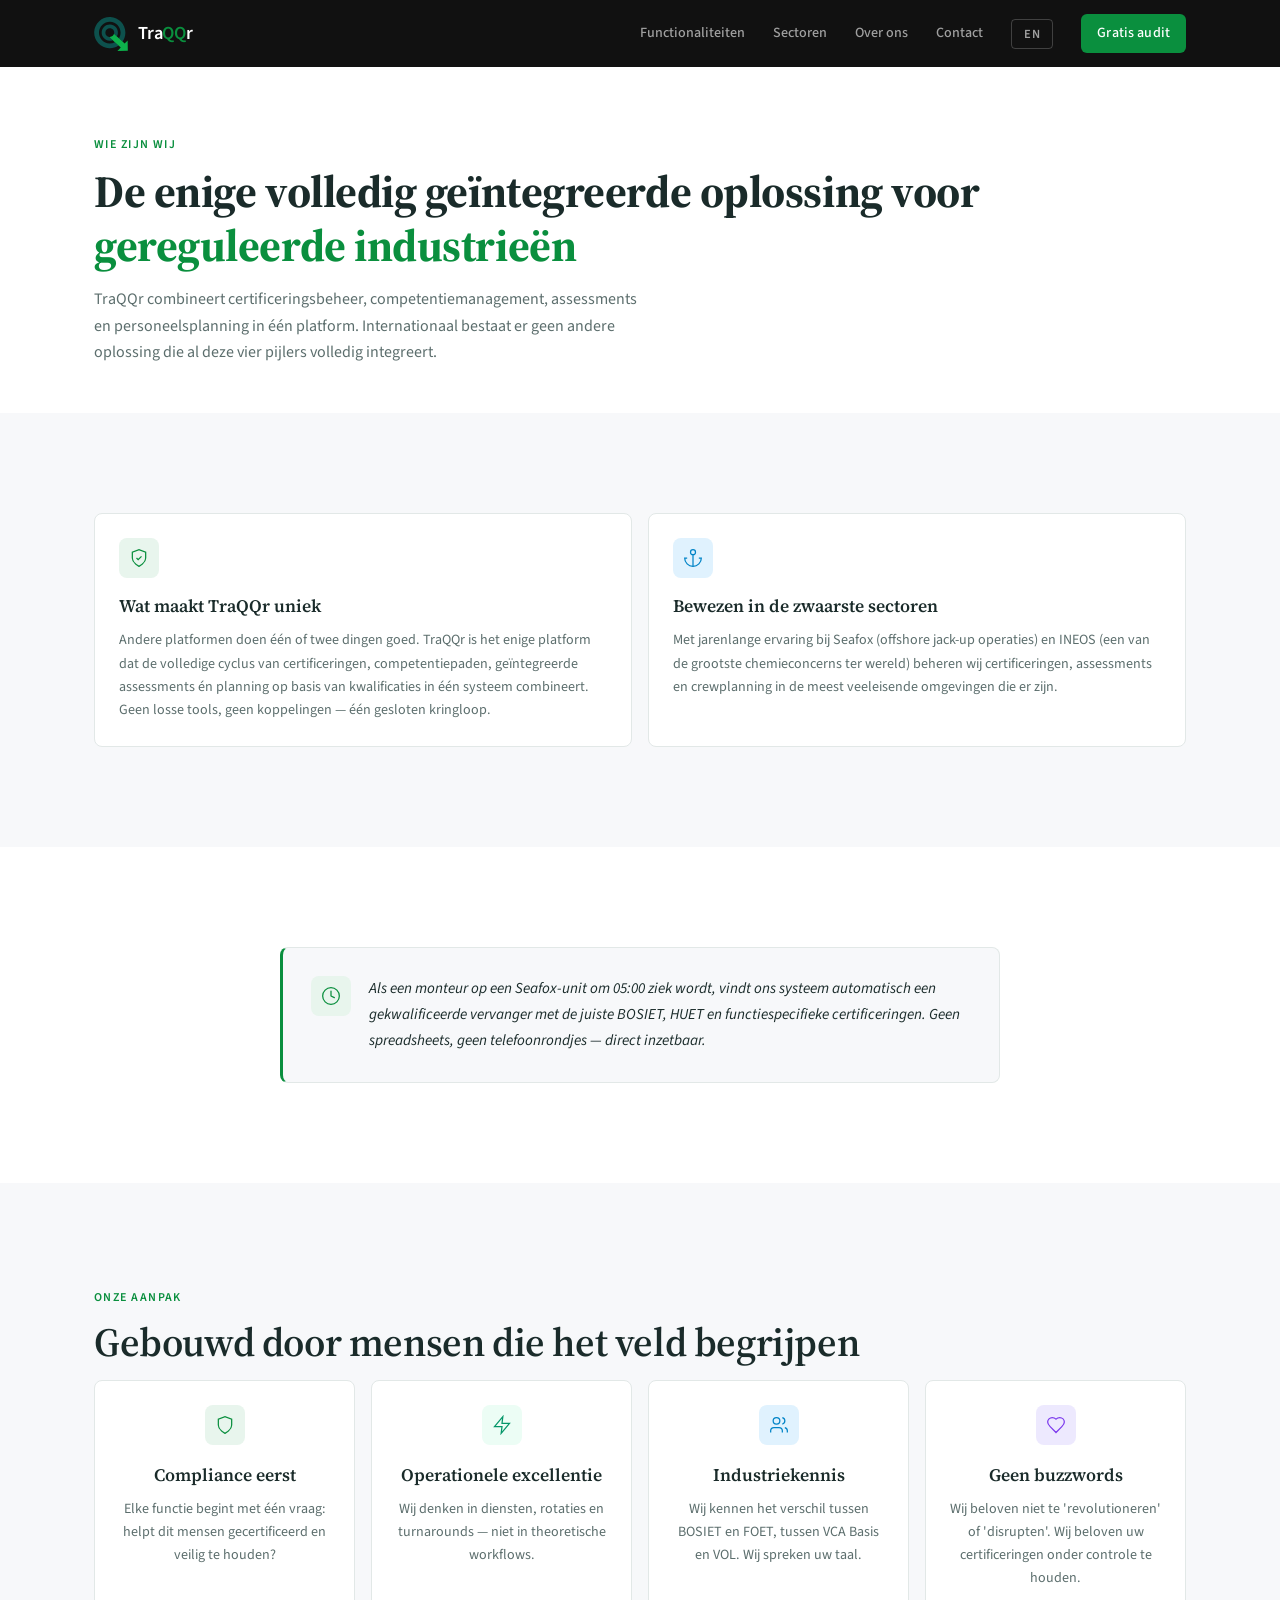
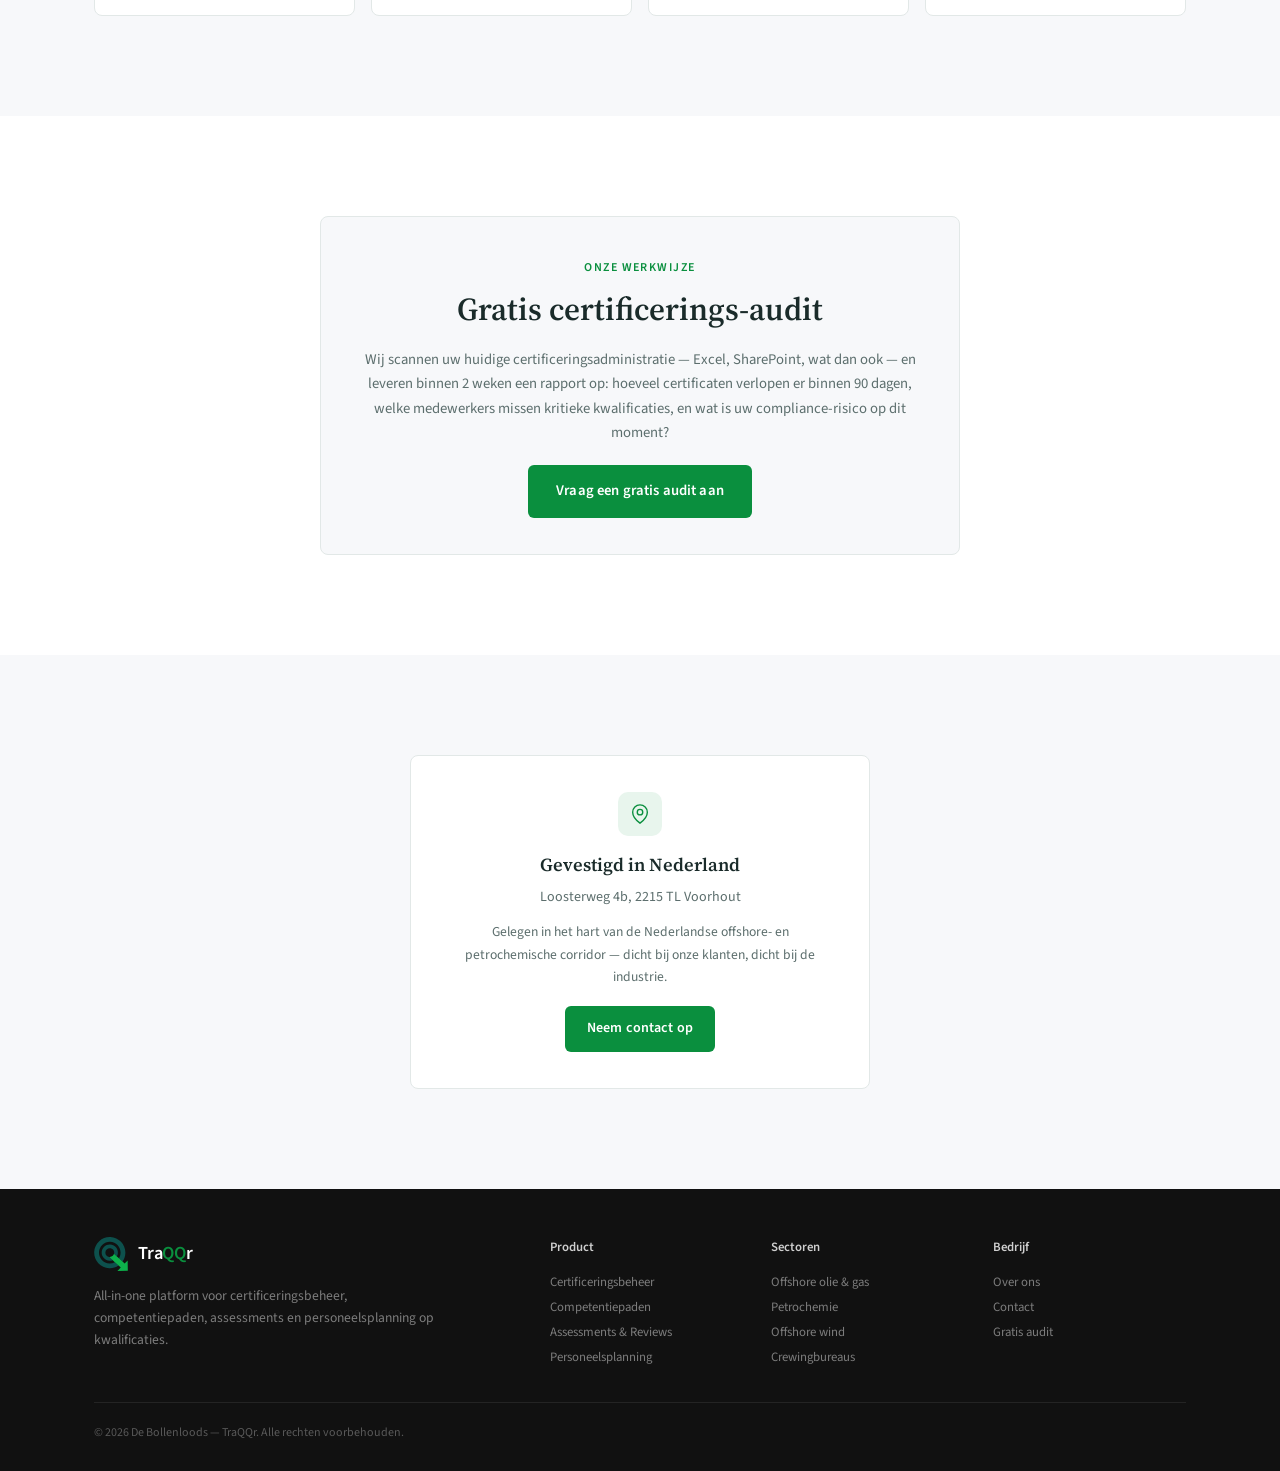
==== commit c2afadc7: "Equal height loop steps, update CTAs to Gratis audit - Loop steps now equal height with flex: 1 - Ch" ====
--- a/about.html
+++ b/about.html
@@ -26,7 +26,7 @@
                 <a href="about.html" data-nl="Over ons" data-en="About">Over ons</a>
                 <a href="contact.html" data-nl="Contact" data-en="Contact">Contact</a>
                 <button class="lang-toggle" id="langToggle" aria-label="Switch language">EN</button>
-                <a href="contact.html" class="btn btn--primary btn--sm" data-nl="Plan een demo" data-en="Book a Demo">Plan een demo</a>
+                <a href="contact.html" class="btn btn--primary btn--sm" data-nl="Gratis audit" data-en="Free audit">Gratis audit</a>
             </div>
             <button class="nav__menu" id="navMenu" aria-label="Menu">
                 <span></span>
@@ -44,7 +44,7 @@
             <a href="about.html" data-nl="Over ons" data-en="About">Over ons</a>
             <a href="contact.html" data-nl="Contact" data-en="Contact">Contact</a>
             <button class="lang-toggle" id="langToggleMobile" aria-label="Switch language">EN</button>
-            <a href="contact.html" class="btn btn--primary" data-nl="Plan een demo" data-en="Book a Demo">Plan een demo</a>
+            <a href="contact.html" class="btn btn--primary" data-nl="Gratis audit" data-en="Free audit">Gratis audit</a>
         </div>
     </div>
 
@@ -186,7 +186,7 @@
                         <h4 data-nl="Bedrijf" data-en="Company">Bedrijf</h4>
                         <a href="about.html" data-nl="Over ons" data-en="About">Over ons</a>
                         <a href="contact.html" data-nl="Contact" data-en="Contact">Contact</a>
-                        <a href="contact.html" data-nl="Plan een demo" data-en="Book a Demo">Plan een demo</a>
+                        <a href="contact.html" data-nl="Gratis audit" data-en="Free audit">Gratis audit</a>
                     </div>
                 </div>
             </div>
--- a/style.css
+++ b/style.css
@@ -16,7 +16,7 @@
     --color-bg-elevated: #f7f8fa;
     --color-bg-card: #ffffff;
     --color-bg-card-hover: #f9fafb;
-    --color-bg-dark: #0f1f1d;
+    --color-bg-dark: #111111;
     --color-accent: #0a8f3e;
     --color-accent-dark: #077a33;
     --color-accent-light: #e8f5ed;
@@ -99,14 +99,12 @@
     z-index: 1000;
     padding: 14px 0;
     transition: var(--transition);
-    background: rgba(255, 255, 255, 0.92);
-    backdrop-filter: blur(12px);
-    -webkit-backdrop-filter: blur(12px);
+    background: var(--color-bg-dark);
 }
 
 .nav--scrolled {
     padding: 10px 0;
-    box-shadow: 0 1px 0 var(--color-border);
+    box-shadow: 0 1px 0 rgba(255, 255, 255, 0.08);
 }
 
 .nav__inner {
@@ -125,7 +123,7 @@
     font-weight: 600;
     font-size: 1.15rem;
     z-index: 1001;
-    color: var(--color-text);
+    color: white;
 }
 
 .nav__logo-img {
@@ -146,13 +144,13 @@
 .nav__links a {
     font-size: 0.88rem;
     font-weight: 500;
-    color: var(--color-text-muted);
+    color: rgba(255, 255, 255, 0.6);
     transition: color var(--transition);
     position: relative;
 }
 
 .nav__links a:hover {
-    color: var(--color-text);
+    color: white;
 }
 
 .nav__links a::after {
@@ -179,8 +177,8 @@
 /* Language toggle */
 .lang-toggle {
     background: transparent;
-    border: 1px solid var(--color-border);
-    color: var(--color-text-muted);
+    border: 1px solid rgba(255, 255, 255, 0.2);
+    color: rgba(255, 255, 255, 0.6);
     padding: 5px 12px;
     border-radius: 4px;
     font-family: var(--font);
@@ -217,7 +215,7 @@
     display: block;
     width: 22px;
     height: 2px;
-    background: var(--color-text);
+    background: white;
     transition: var(--transition);
     border-radius: 1px;
 }
@@ -841,6 +839,11 @@
     border-radius: var(--radius);
     width: 100%;
     max-width: 260px;
+    flex: 1;
+    min-height: 180px;
+    display: flex;
+    flex-direction: column;
+    align-items: center;
 }
 
 .loop-step__icon {
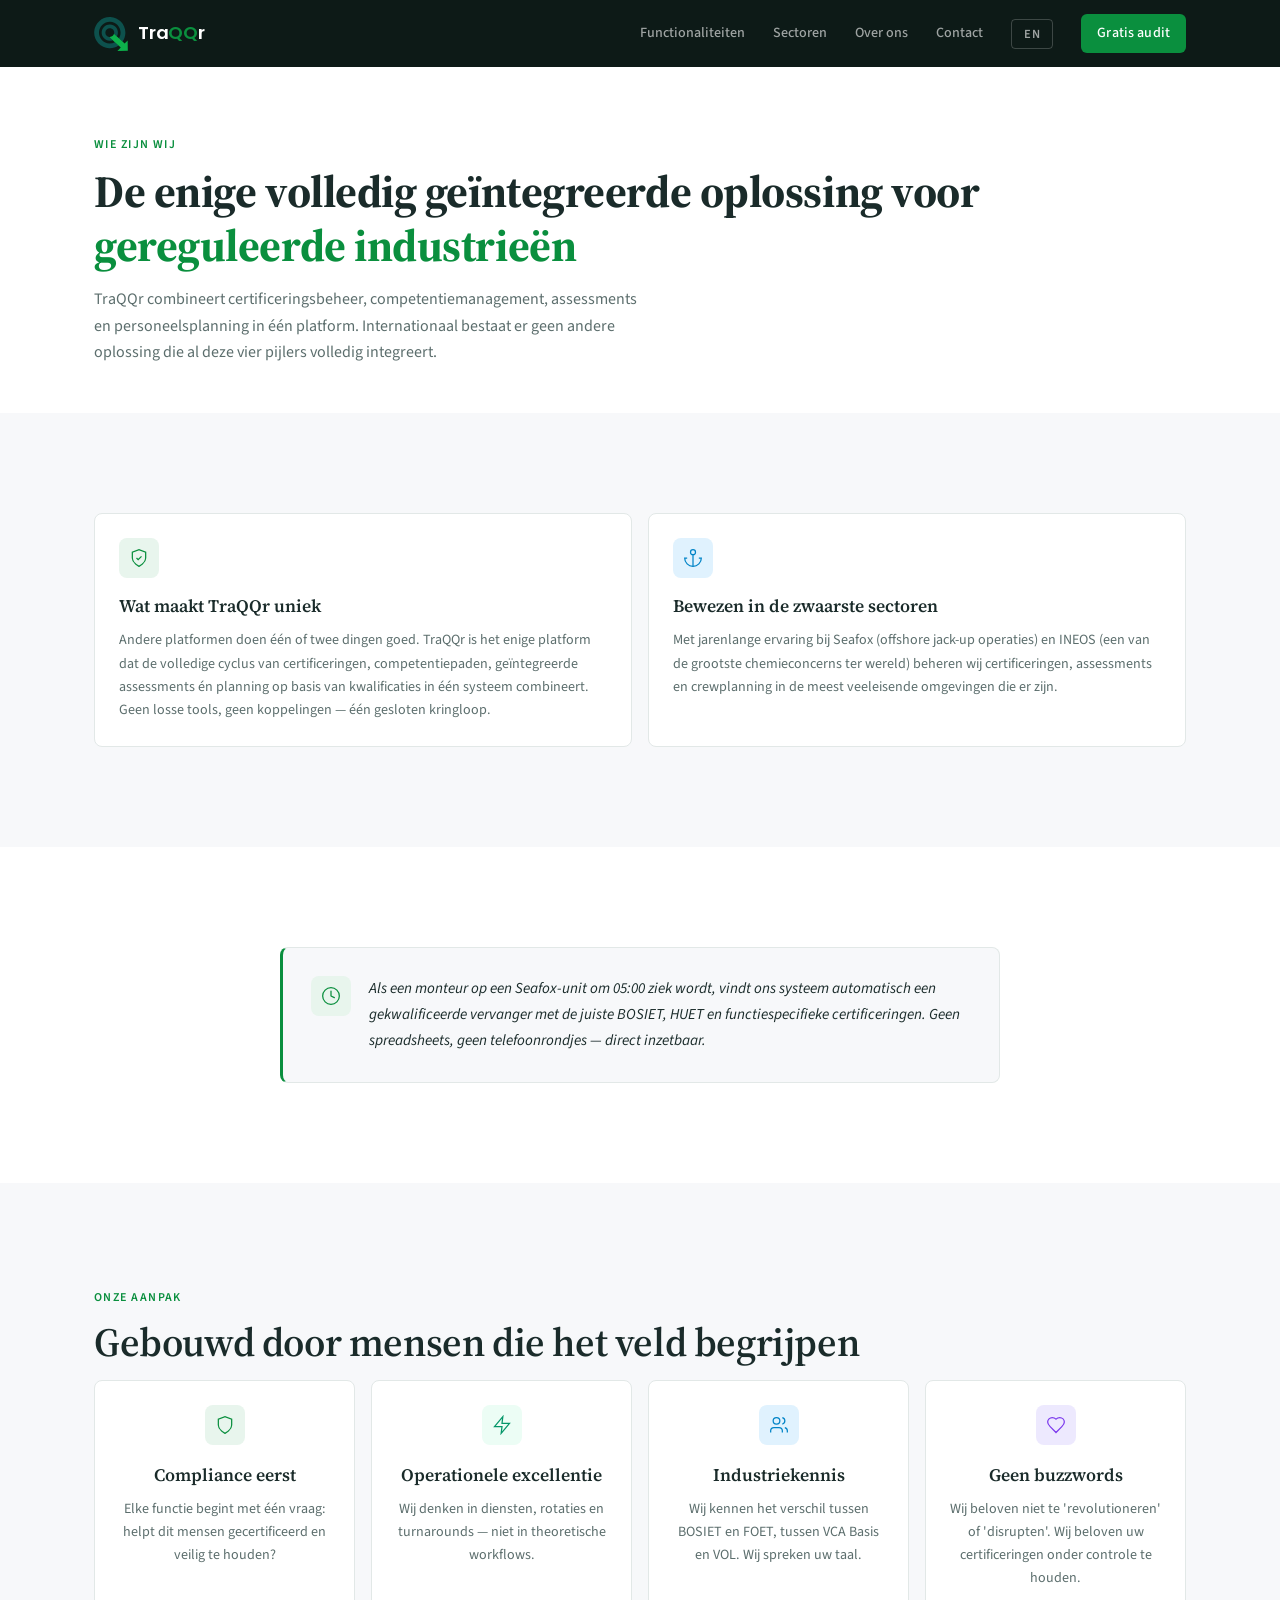
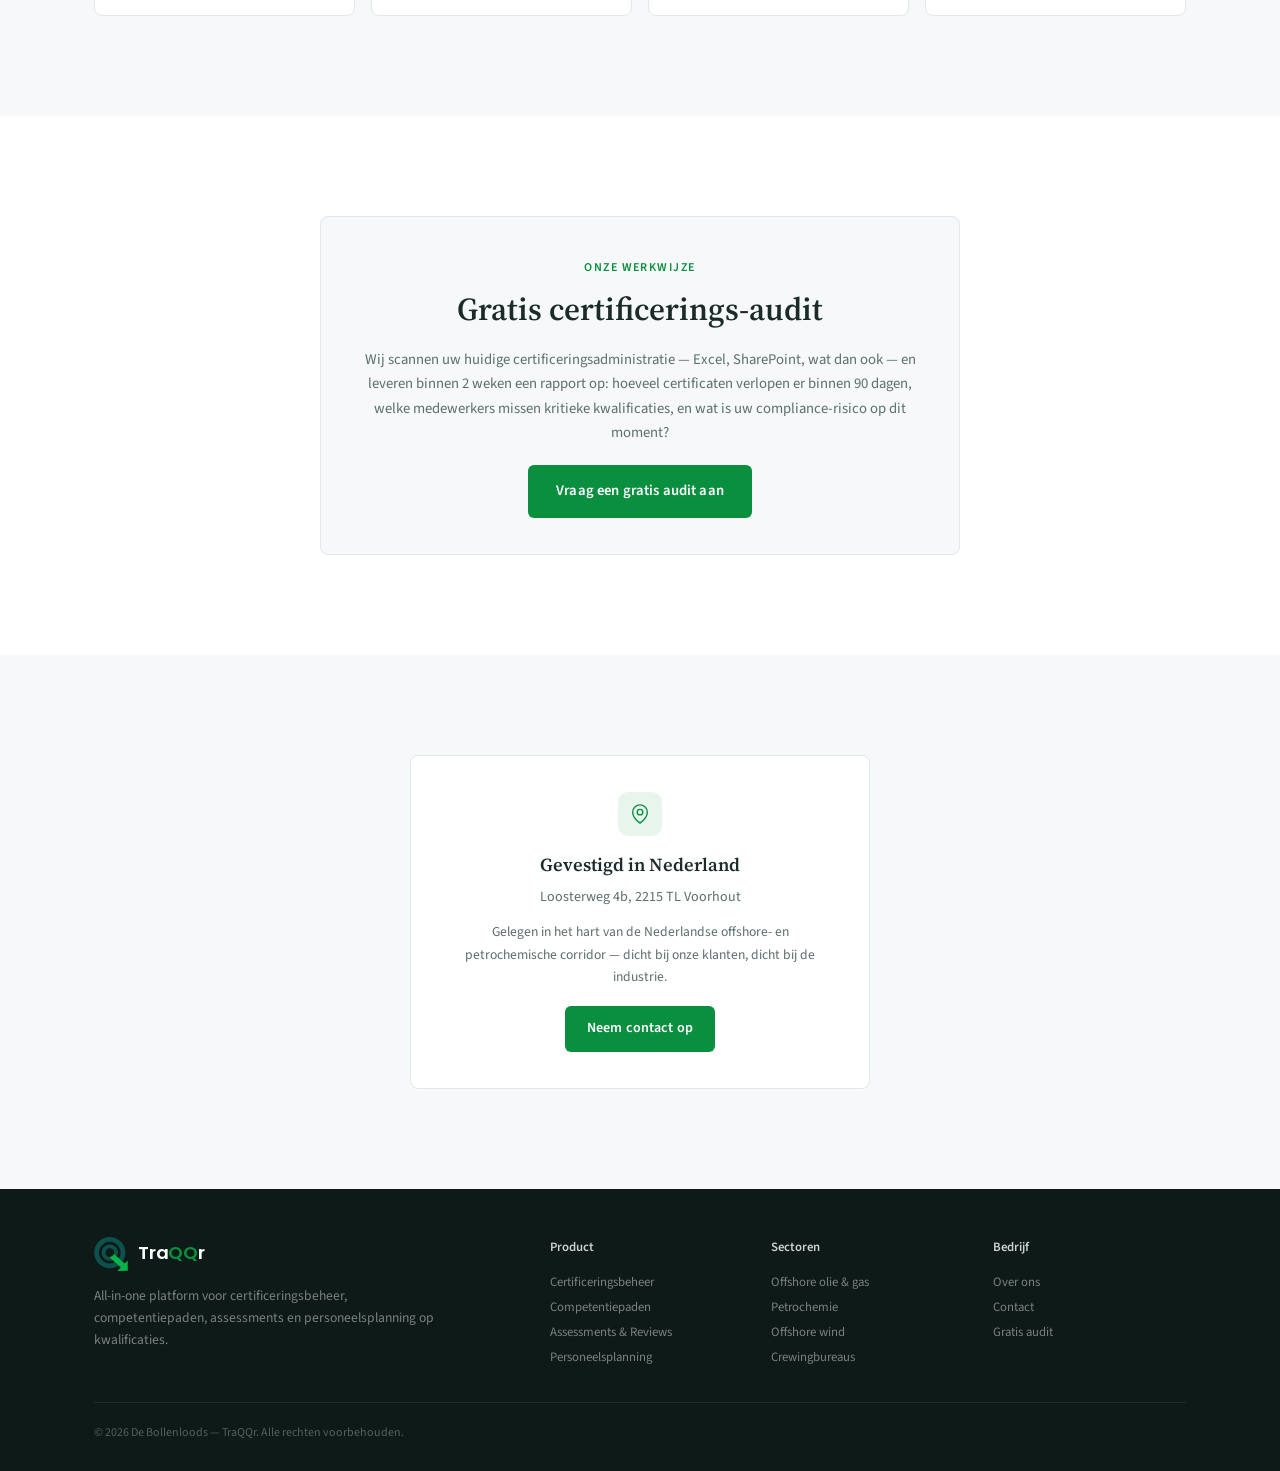
==== commit 368b64c4: "Small changes" ====
--- a/about.html
+++ b/about.html
@@ -8,7 +8,7 @@
     <link rel="icon" type="image/svg+xml" href="logo.svg">
     <link rel="preconnect" href="https://fonts.googleapis.com">
     <link rel="preconnect" href="https://fonts.gstatic.com" crossorigin>
-    <link href="https://fonts.googleapis.com/css2?family=Source+Sans+3:wght@300;400;500;600;700&family=Source+Serif+4:wght@400;600;700&display=swap" rel="stylesheet">
+    <link href="https://fonts.googleapis.com/css2?family=Poppins:wght@500;600&family=Source+Sans+3:wght@300;400;500;600;700&family=Source+Serif+4:wght@400;600;700&display=swap" rel="stylesheet">
     <link rel="stylesheet" href="style.css">
 </head>
 <body>
--- a/style.css
+++ b/style.css
@@ -16,7 +16,7 @@
     --color-bg-elevated: #f7f8fa;
     --color-bg-card: #ffffff;
     --color-bg-card-hover: #f9fafb;
-    --color-bg-dark: #111111;
+    --color-bg-dark: #0d1a17;
     --color-accent: #0a8f3e;
     --color-accent-dark: #077a33;
     --color-accent-light: #e8f5ed;
@@ -132,6 +132,7 @@
 }
 
 .nav__logo-text {
+    font-family: 'Poppins', sans-serif;
     letter-spacing: -0.01em;
 }
 
@@ -1063,6 +1064,90 @@
 }
 
 /* ======================================
+   Audit Section
+   ====================================== */
+.audit-section {
+    background: var(--color-bg-elevated);
+}
+
+.audit-block {
+    display: grid;
+    grid-template-columns: 1fr;
+    gap: 32px;
+    max-width: 900px;
+    margin: 0 auto;
+}
+
+.audit-block__content p {
+    font-size: 0.95rem;
+    color: var(--color-text-muted);
+    line-height: 1.65;
+    margin-bottom: 16px;
+}
+
+.audit-block__list {
+    margin-bottom: 24px;
+}
+
+.audit-block__list li {
+    font-size: 0.9rem;
+    color: var(--color-text);
+    padding: 5px 0 5px 18px;
+    position: relative;
+    line-height: 1.55;
+}
+
+.audit-block__list li::before {
+    content: '';
+    position: absolute;
+    left: 0;
+    top: 13px;
+    width: 6px;
+    height: 6px;
+    border-radius: 50%;
+    background: var(--color-accent);
+}
+
+.audit-block__steps {
+    display: flex;
+    flex-direction: column;
+    gap: 16px;
+}
+
+.audit-step {
+    display: flex;
+    gap: 14px;
+    align-items: flex-start;
+}
+
+.audit-step__number {
+    width: 32px;
+    height: 32px;
+    border-radius: 50%;
+    background: var(--color-accent);
+    color: white;
+    font-size: 0.82rem;
+    font-weight: 600;
+    display: flex;
+    align-items: center;
+    justify-content: center;
+    flex-shrink: 0;
+}
+
+.audit-step strong {
+    display: block;
+    font-size: 0.9rem;
+    color: var(--color-text);
+    margin-bottom: 2px;
+}
+
+.audit-step p {
+    font-size: 0.82rem;
+    color: var(--color-text-muted);
+    line-height: 1.5;
+}
+
+/* ======================================
    Testimonials / Trusted By
    ====================================== */
 .testimonials {
@@ -1798,11 +1883,12 @@
     .testimonials__grid { grid-template-columns: 1fr 1fr; }
     .stats-grid { grid-template-columns: repeat(4, 1fr); }
 
-    .loop-steps { flex-direction: row; justify-content: center; gap: 0; }
-    .loop-step { max-width: 200px; }
-    .loop-step__arrow { transform: none; padding: 0 4px; }
+    .loop-steps { flex-direction: row; justify-content: center; align-items: stretch; gap: 0; }
+    .loop-step { max-width: 200px; min-width: 170px; }
+    .loop-step__arrow { transform: none; padding: 0 4px; display: flex; align-items: center; }
 
     .industry-panel.active { grid-template-columns: 3fr 2fr; }
+    .audit-block { grid-template-columns: 1fr 1fr; align-items: start; }
 
     .footer__grid { grid-template-columns: 2fr 3fr; }
     .footer__links { grid-template-columns: 1fr 1fr 1fr; }
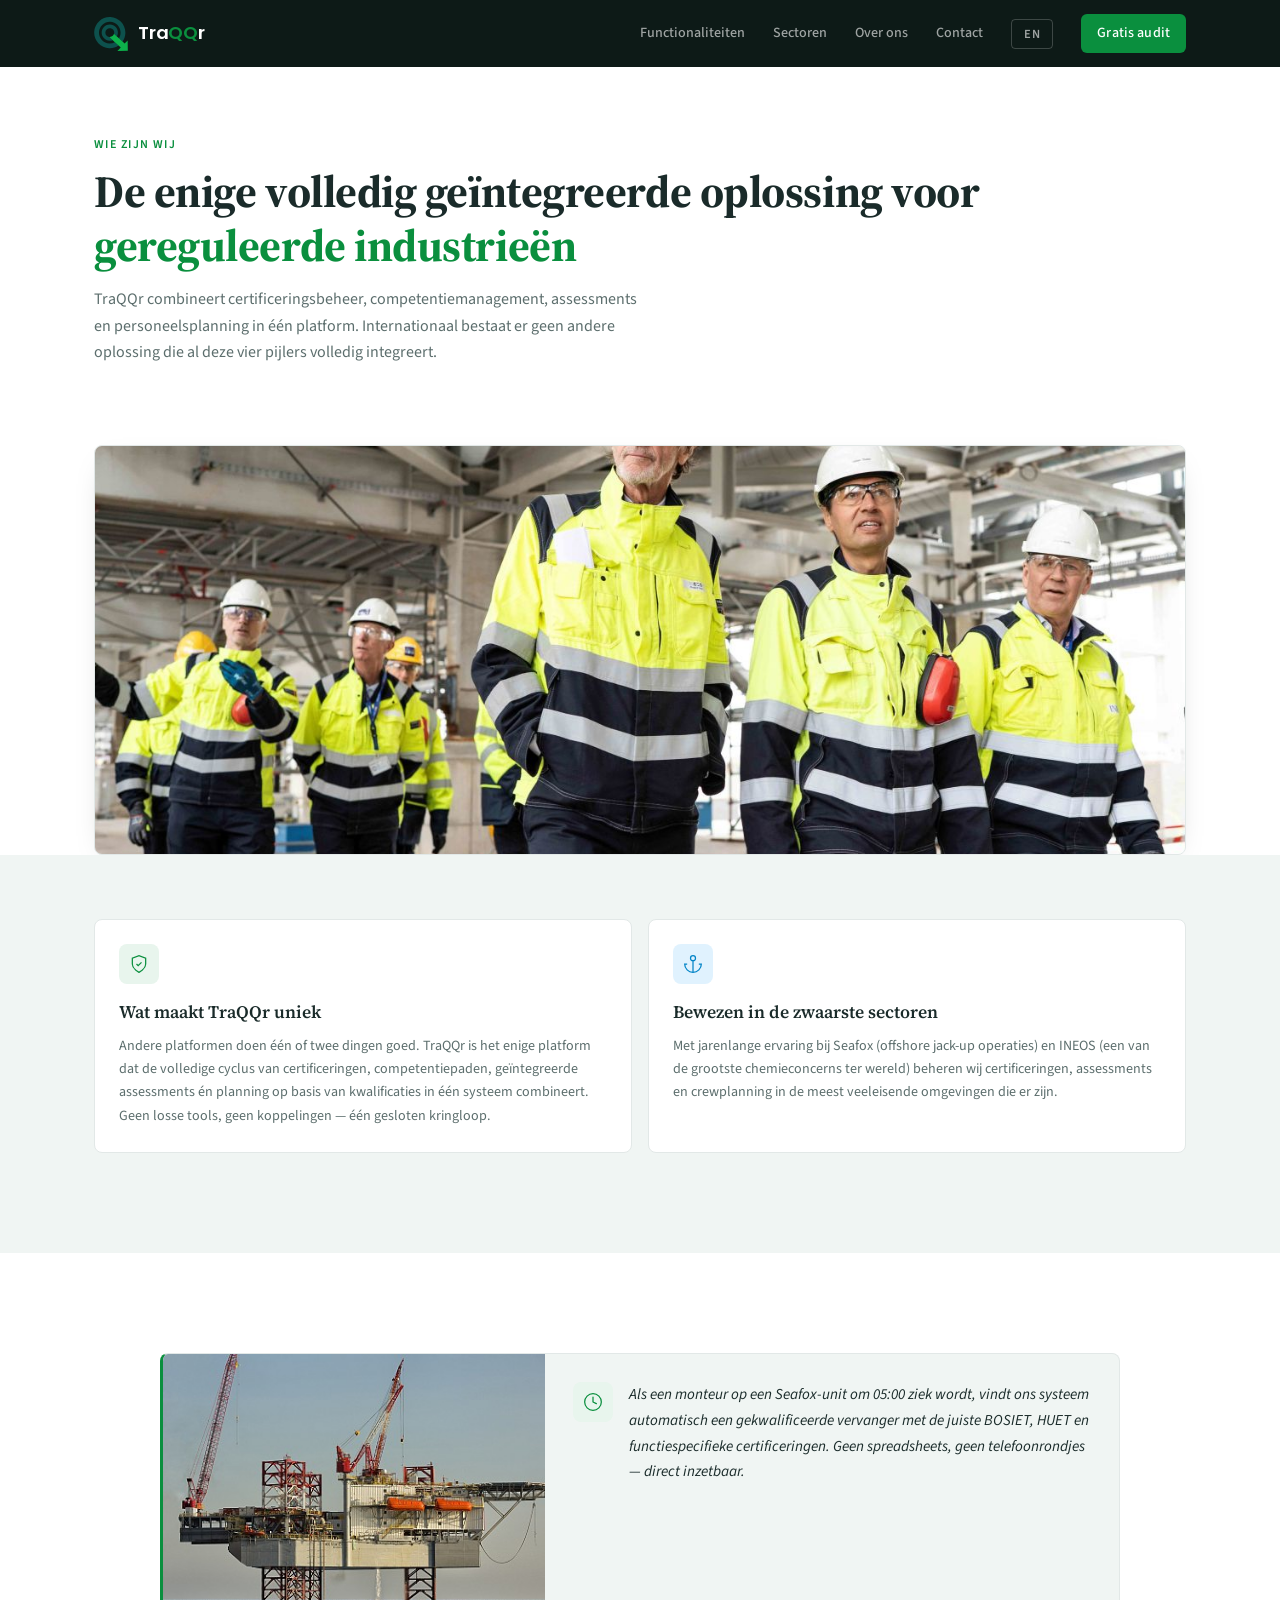
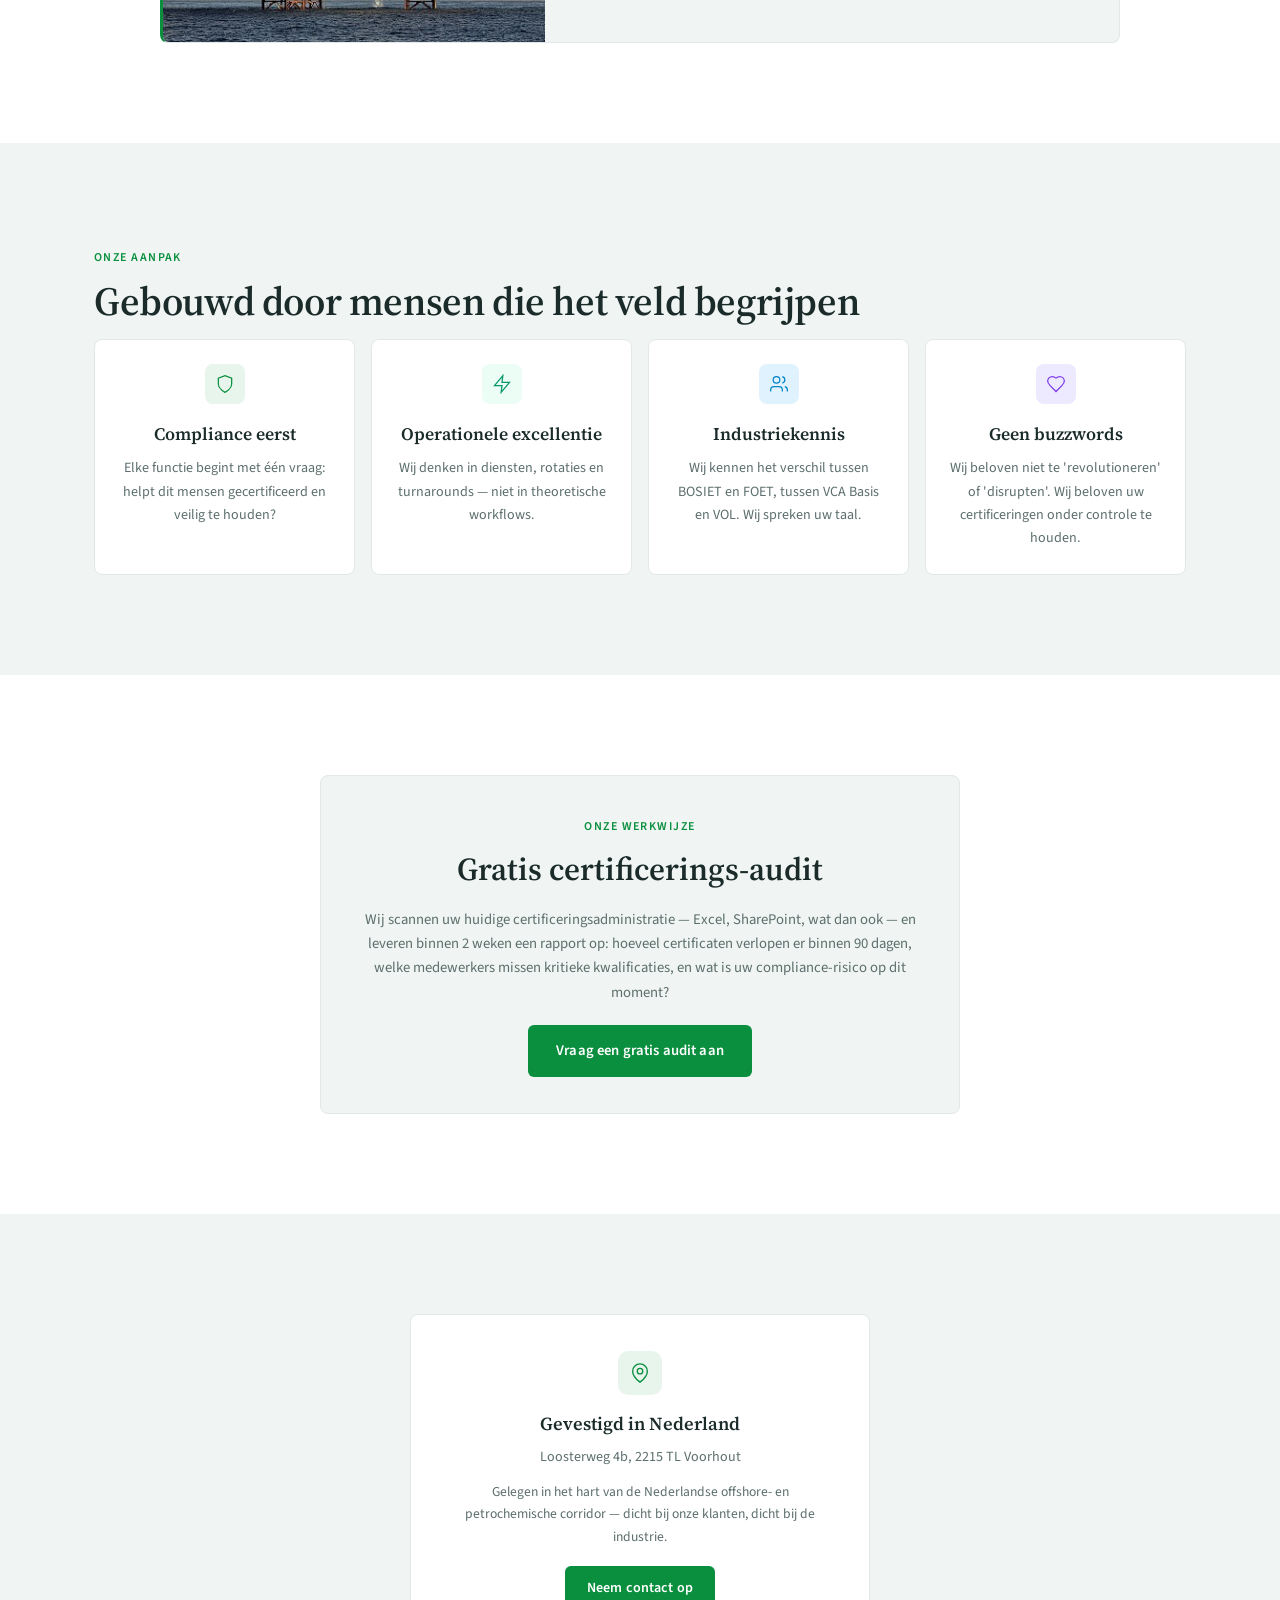
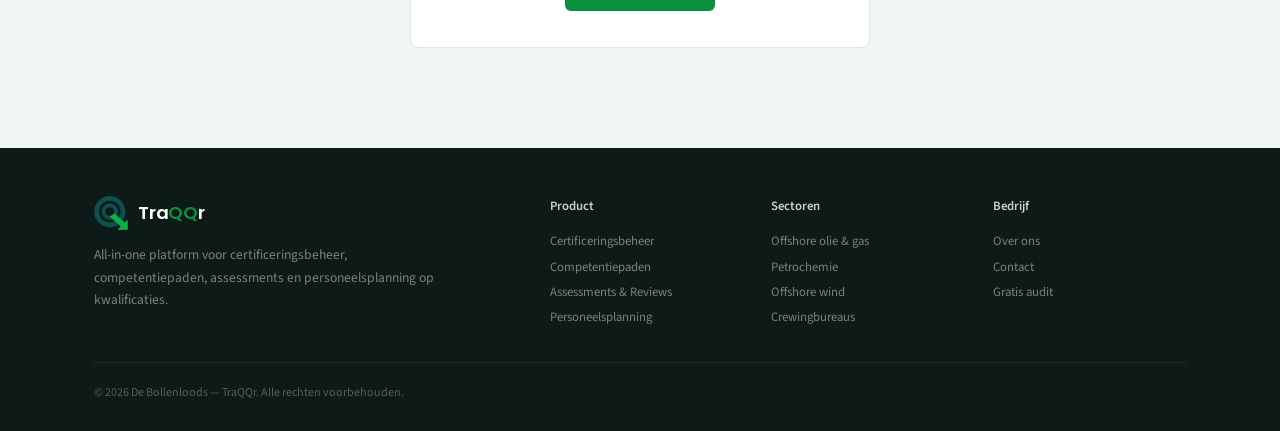
==== commit 78f982de: "#239820 changes asked by Rob" ====
--- a/about.html
+++ b/about.html
@@ -57,6 +57,14 @@
         </div>
     </header>
 
+    <section class="section section--banner">
+        <div class="container">
+            <figure class="media-banner reveal">
+                <img src="images/jar-with-the-project-one-team-low-res.jpg" alt="Industri&#235;le medewerkers in PBM op locatie" loading="lazy">
+            </figure>
+        </div>
+    </section>
+
     <!-- Wat maakt TraQQr uniek + Onze ervaring -->
     <section class="section" style="background: var(--color-bg-elevated);">
         <div class="container">
@@ -82,11 +90,16 @@
     <!-- Real-world scenario -->
     <section class="section">
         <div class="container">
-            <div class="about-scenario reveal">
-                <div class="about-scenario__icon">
-                    <svg viewBox="0 0 24 24" fill="none" stroke="currentColor" stroke-width="1.5" stroke-linecap="round" stroke-linejoin="round"><circle cx="12" cy="12" r="10"/><polyline points="12 6 12 12 16 14"/></svg>
-                </div>
-                <p class="about-scenario__text" data-nl="Als een monteur op een Seafox-unit om 05:00 ziek wordt, vindt ons systeem automatisch een gekwalificeerde vervanger met de juiste BOSIET, HUET en functiespecifieke certificeringen. Geen spreadsheets, geen telefoonrondjes — direct inzetbaar." data-en="When an engineer on a Seafox unit calls in sick at 5 AM, our system automatically finds a qualified replacement with the right BOSIET, HUET, and role-specific certifications. No spreadsheets, no phone calls — immediately deployable.">Als een monteur op een Seafox-unit om 05:00 ziek wordt, vindt ons systeem automatisch een gekwalificeerde vervanger met de juiste BOSIET, HUET en functiespecifieke certificeringen. Geen spreadsheets, geen telefoonrondjes — direct inzetbaar.</p>
+            <div class="about-scenario about-scenario--with-media reveal">
+                <figure class="about-scenario__media">
+                    <img src="images/image.jpeg" alt="Offshore jack-up platform op zee" loading="lazy">
+                </figure>
+                <div class="about-scenario__body">
+                    <div class="about-scenario__icon">
+                        <svg viewBox="0 0 24 24" fill="none" stroke="currentColor" stroke-width="1.5" stroke-linecap="round" stroke-linejoin="round"><circle cx="12" cy="12" r="10"/><polyline points="12 6 12 12 16 14"/></svg>
+                    </div>
+                    <p class="about-scenario__text" data-nl="Als een monteur op een Seafox-unit om 05:00 ziek wordt, vindt ons systeem automatisch een gekwalificeerde vervanger met de juiste BOSIET, HUET en functiespecifieke certificeringen. Geen spreadsheets, geen telefoonrondjes — direct inzetbaar." data-en="When an engineer on a Seafox unit calls in sick at 5 AM, our system automatically finds a qualified replacement with the right BOSIET, HUET, and role-specific certifications. No spreadsheets, no phone calls — immediately deployable.">Als een monteur op een Seafox-unit om 05:00 ziek wordt, vindt ons systeem automatisch een gekwalificeerde vervanger met de juiste BOSIET, HUET en functiespecifieke certificeringen. Geen spreadsheets, geen telefoonrondjes — direct inzetbaar.</p>
+                </div>
             </div>
         </div>
     </section>
--- a/style.css
+++ b/style.css
@@ -13,7 +13,7 @@
 
 :root {
     --color-bg: #ffffff;
-    --color-bg-elevated: #f7f8fa;
+    --color-bg-elevated: #f0f5f3;
     --color-bg-card: #ffffff;
     --color-bg-card-hover: #f9fafb;
     --color-bg-dark: #0d1a17;
@@ -1454,6 +1454,8 @@
     gap: 28px;
 }
 
+.industry-layout__intro { grid-column: 1; }
+
 .industry-hero-line {
     font-size: 1.02rem;
     font-weight: 500;
@@ -1890,6 +1892,10 @@
     .industry-panel.active { grid-template-columns: 3fr 2fr; }
     .audit-block { grid-template-columns: 1fr 1fr; align-items: start; }
 
+    .industry-layout__intro { grid-column: 1 / -1; max-width: calc(60% - 14px); }
+    .industry-layout__main { grid-column: 1; grid-row: 2; }
+    .industry-layout__side { grid-column: 2; grid-row: 2; }
+
     .footer__grid { grid-template-columns: 2fr 3fr; }
     .footer__links { grid-template-columns: 1fr 1fr 1fr; }
 
@@ -1913,6 +1919,88 @@
     .about-cards--values { grid-template-columns: repeat(4, 1fr); }
 }
 
+.section--banner { padding-top: 0; padding-bottom: 0; }
+.section--banner + .section { padding-top: 64px; }
+
+.media-banner {
+    margin: 32px 0 0;
+    border-radius: var(--radius);
+    overflow: hidden;
+    border: 1px solid var(--color-border);
+    aspect-ratio: 21 / 9;
+    background: var(--color-bg-elevated);
+    box-shadow: 0 10px 30px -18px rgba(13, 26, 23, 0.35);
+}
+
+.media-banner img {
+    width: 100%;
+    height: 100%;
+    object-fit: cover;
+    object-position: center 35%;
+    display: block;
+}
+
+.industry-card--media {
+    padding: 0;
+    overflow: hidden;
+    margin-bottom: 14px;
+}
+
+.industry-card--media img {
+    width: 100%;
+    aspect-ratio: 16 / 9;
+    object-fit: cover;
+    display: block;
+}
+
+.industry-card--media figcaption {
+    padding: 10px 16px;
+    font-size: 0.72rem;
+    color: var(--color-text-subtle);
+    text-transform: uppercase;
+    letter-spacing: 0.08em;
+    font-weight: 600;
+    border-top: 1px solid var(--color-border);
+    background: var(--color-bg-elevated);
+}
+
+.about-scenario--with-media {
+    padding: 0;
+    overflow: hidden;
+    display: grid;
+    grid-template-columns: 1fr;
+    gap: 0;
+    align-items: stretch;
+    max-width: 960px;
+}
+
+.about-scenario__media {
+    margin: 0;
+    height: 220px;
+    overflow: hidden;
+}
+
+.about-scenario__media img {
+    width: 100%;
+    height: 100%;
+    object-fit: cover;
+    display: block;
+}
+
+.about-scenario--with-media .about-scenario__body {
+    padding: 28px;
+    display: flex;
+    align-items: flex-start;
+    gap: 16px;
+}
+
+@media (min-width: 768px) {
+    .media-banner { aspect-ratio: 24 / 9; }
+
+    .about-scenario--with-media { grid-template-columns: 2fr 3fr; }
+    .about-scenario__media { height: 100%; min-height: 220px; }
+}
+
 /* ======================================
    Selection & Scrollbar
    ====================================== */
